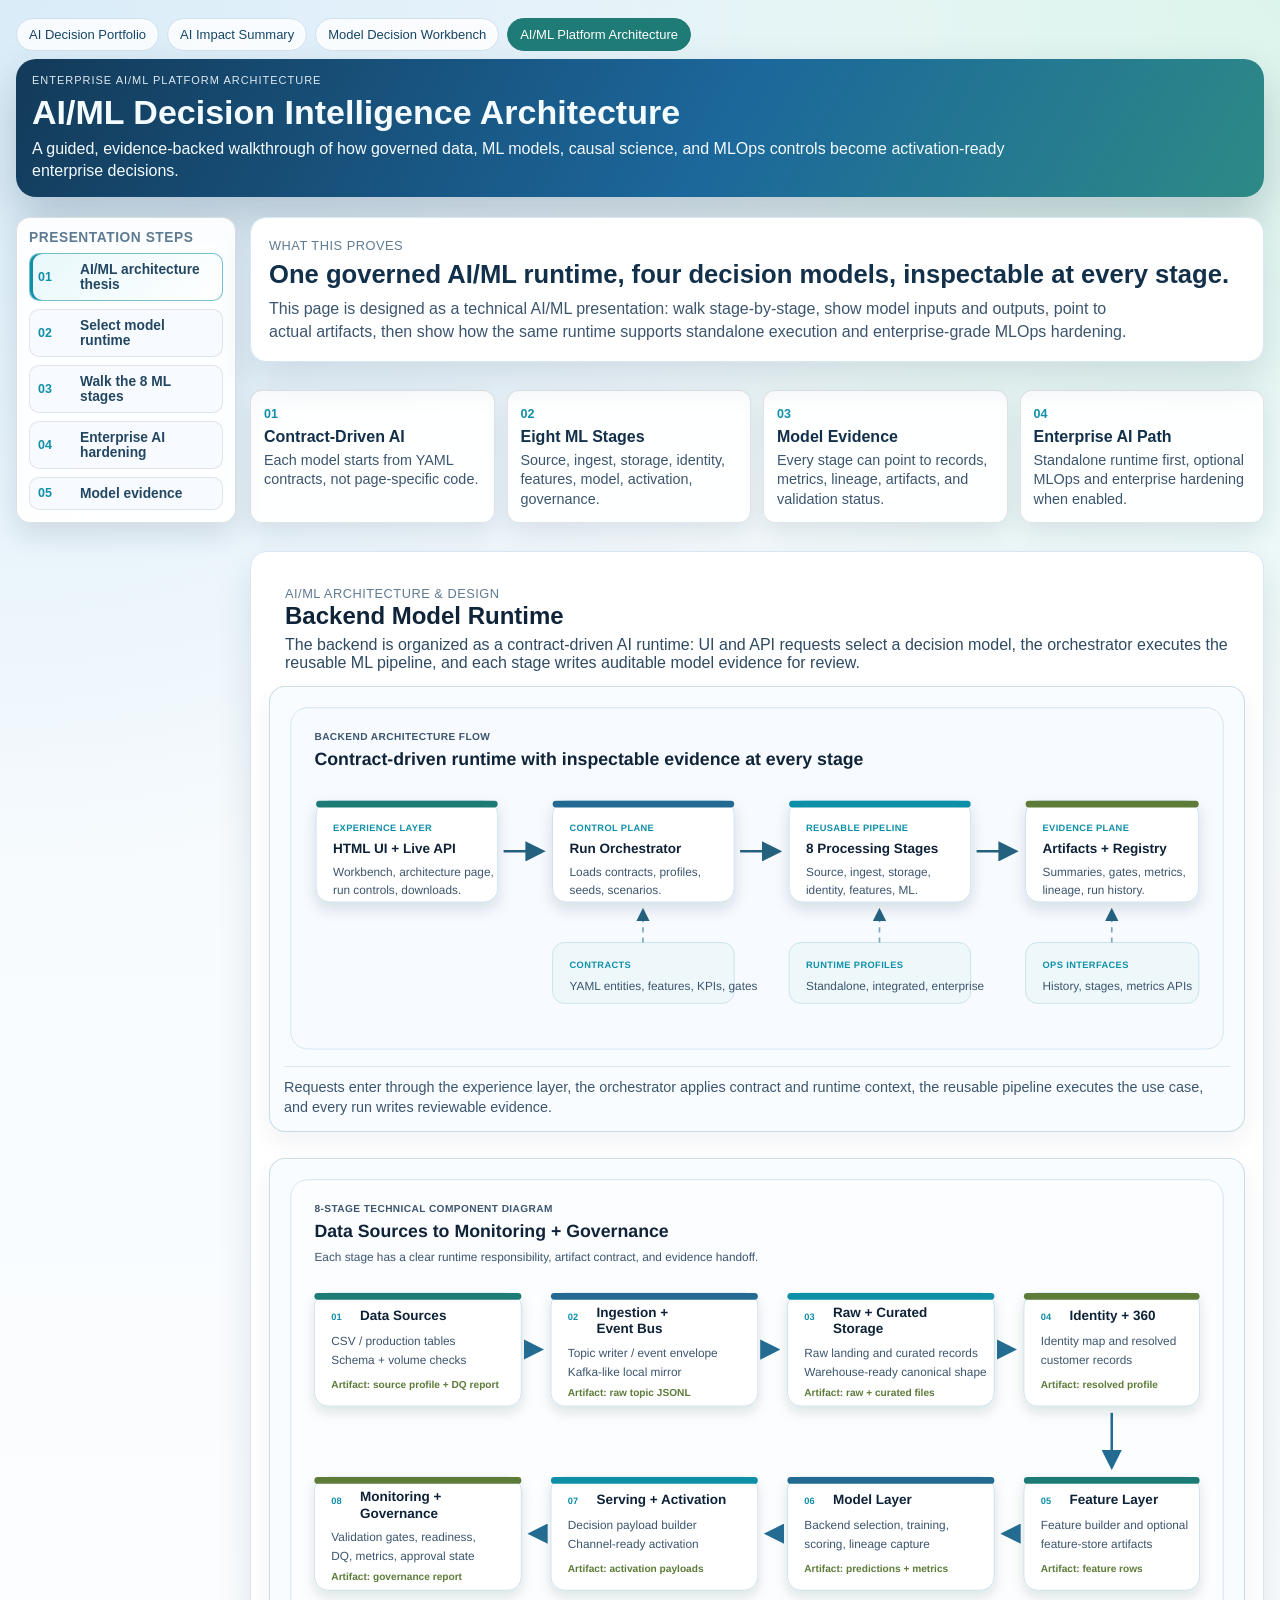
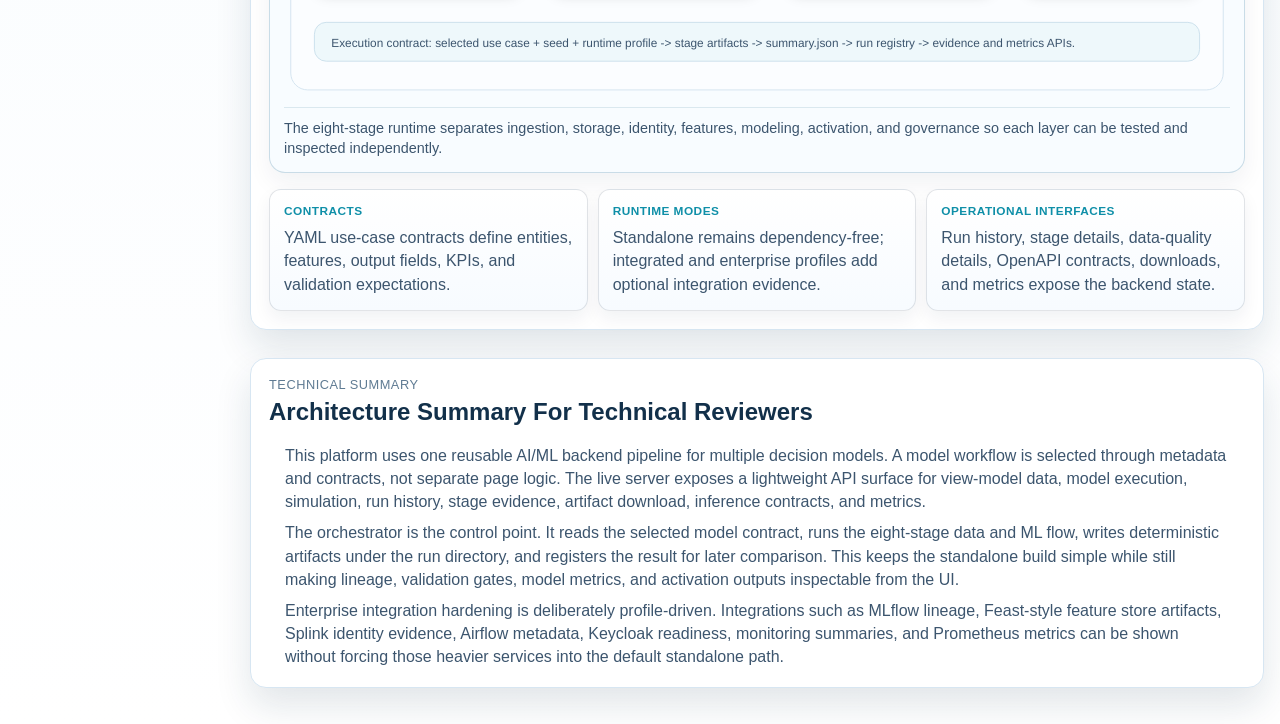
==== ui/experience/index.html @ dad5dd9d "Initial enterprise AI decision intelligence app" ====
<!DOCTYPE html>
<html lang="en">
  <head>
    <meta charset="UTF-8" />
    <meta name="viewport" content="width=device-width, initial-scale=1.0" />
    <title>AI/ML Platform Architecture</title>
    <link rel="stylesheet" href="styles.css" />
    <link rel="stylesheet" href="workbench-theme.css" />
  </head>
  <body>
    <div class="page-bg"></div>
    <main class="app-shell">
      <nav class="wb-theme-top-nav" aria-label="Experience navigation">
        <a href="business-home.html" title="Start with the AI model portfolio and recommended decision sequence.">AI Decision Portfolio</a>
        <a href="business-exec-summary.html" title="Review portfolio-level AI impact, model health, and readiness.">AI Impact Summary</a>
        <a href="workbench.html" title="Inspect model recommendations, impact forecasts, and evidence for each flow.">Model Decision Workbench</a>
        <a href="index.html" class="is-active" title="Open the AI/ML runtime architecture, lineage, and model evidence presentation.">AI/ML Platform Architecture</a>
      </nav>

      <header class="hero">
        <p class="eyebrow">Enterprise AI/ML Platform Architecture</p>
        <h1>AI/ML Decision Intelligence Architecture</h1>
        <p class="subtitle">
          A guided, evidence-backed walkthrough of how governed data, ML models, causal science, and MLOps controls
          become activation-ready enterprise decisions.
        </p>
      </header>

      <div class="presentation-shell">
        <aside class="presentation-steps" aria-label="Technical presentation steps">
          <span class="label">Presentation Steps</span>
          <a href="#overview" data-presentation-step="overview"><strong>01</strong><span>AI/ML architecture thesis</span></a>
          <a href="#configure" data-presentation-step="configure"><strong>02</strong><span>Select model runtime</span></a>
          <a href="#architecture-story" data-presentation-step="architecture"><strong>03</strong><span>Walk the 8 ML stages</span></a>
          <a href="#hardening" data-presentation-step="hardening"><strong>04</strong><span>Enterprise AI hardening</span></a>
          <a href="#evidence" data-presentation-step="evidence"><strong>05</strong><span>Model evidence</span></a>
        </aside>

        <div class="presentation-content">

      <section class="card presentation-lede presentation-panel" data-presentation-panel="overview">
        <div>
          <span class="label">What This Proves</span>
          <h2>One governed AI/ML runtime, four decision models, inspectable at every stage.</h2>
          <p>
            This page is designed as a technical AI/ML presentation: walk stage-by-stage, show model inputs and outputs,
            point to actual artifacts, then show how the same runtime supports standalone execution and enterprise-grade MLOps hardening.
          </p>
        </div>
      </section>

      <section id="overview" class="technical-proof-strip presentation-panel" data-presentation-panel="overview" aria-label="Technical proof points">
        <article>
          <span>01</span>
          <strong>Contract-Driven AI</strong>
          <p>Each model starts from YAML contracts, not page-specific code.</p>
        </article>
        <article>
          <span>02</span>
          <strong>Eight ML Stages</strong>
          <p>Source, ingest, storage, identity, features, model, activation, governance.</p>
        </article>
        <article>
          <span>03</span>
          <strong>Model Evidence</strong>
          <p>Every stage can point to records, metrics, lineage, artifacts, and validation status.</p>
        </article>
        <article>
          <span>04</span>
          <strong>Enterprise AI Path</strong>
          <p>Standalone runtime first, optional MLOps and enterprise hardening when enabled.</p>
        </article>
      </section>

      <section class="card backend-architecture presentation-panel" data-presentation-panel="overview" aria-label="Backend architecture and design">
        <div class="section-head compact">
          <div>
            <span class="label">AI/ML Architecture &amp; Design</span>
            <h2>Backend Model Runtime</h2>
            <p>
              The backend is organized as a contract-driven AI runtime: UI and API requests select a decision model,
              the orchestrator executes the reusable ML pipeline, and each stage writes auditable model evidence for review.
            </p>
          </div>
        </div>

        <figure class="backend-diagram">
          <svg
            class="backend-architecture-svg"
            viewBox="0 0 1120 420"
            role="img"
            aria-labelledby="backend-svg-title backend-svg-desc"
            xmlns="http://www.w3.org/2000/svg"
          >
            <title id="backend-svg-title">Backend architecture diagram</title>
            <desc id="backend-svg-desc">
              Diagram showing experience layer requests flowing into the live API, run orchestrator,
              reusable eight-stage pipeline, and evidence artifacts, with contracts, runtime profiles,
              and operational interfaces supporting the backend.
            </desc>
            <defs>
              <linearGradient id="backendMainGradient" x1="0" y1="0" x2="1" y2="1">
                <stop offset="0%" stop-color="#14486b" />
                <stop offset="100%" stop-color="#1f8a83" />
              </linearGradient>
              <marker id="backendArrow" viewBox="0 0 10 10" refX="8" refY="5" markerWidth="8" markerHeight="8" orient="auto-start-reverse">
                <path d="M 0 0 L 10 5 L 0 10 z" fill="#24617f" />
              </marker>
              <filter id="backendShadow" x="-8%" y="-18%" width="116%" height="140%">
                <feDropShadow dx="0" dy="8" stdDeviation="8" flood-color="#0e263d" flood-opacity="0.14" />
              </filter>
            </defs>

            <rect x="8" y="8" width="1104" height="404" rx="20" fill="#f7fbff" stroke="#cfe1ee" />
            <text x="36" y="46" class="svg-eyebrow">Backend Architecture Flow</text>
            <text x="36" y="76" class="svg-title">Contract-driven runtime with inspectable evidence at every stage</text>

            <g filter="url(#backendShadow)">
              <rect x="38" y="118" width="215" height="120" rx="16" fill="#ffffff" stroke="#c7ddea" />
              <rect x="38" y="118" width="215" height="8" rx="4" fill="#1f7b75" />
              <text x="58" y="154" class="svg-node-kicker">Experience Layer</text>
              <text x="58" y="180" class="svg-node-title">HTML UI + Live API</text>
              <text x="58" y="207" class="svg-node-copy">Workbench, architecture page,</text>
              <text x="58" y="229" class="svg-node-copy">run controls, downloads.</text>

              <rect x="318" y="118" width="215" height="120" rx="16" fill="#ffffff" stroke="#c7ddea" />
              <rect x="318" y="118" width="215" height="8" rx="4" fill="#236b91" />
              <text x="338" y="154" class="svg-node-kicker">Control Plane</text>
              <text x="338" y="180" class="svg-node-title">Run Orchestrator</text>
              <text x="338" y="207" class="svg-node-copy">Loads contracts, profiles,</text>
              <text x="338" y="229" class="svg-node-copy">seeds, scenarios.</text>

              <rect x="598" y="118" width="215" height="120" rx="16" fill="#ffffff" stroke="#c7ddea" />
              <rect x="598" y="118" width="215" height="8" rx="4" fill="#0f8fa8" />
              <text x="618" y="154" class="svg-node-kicker">Reusable Pipeline</text>
              <text x="618" y="180" class="svg-node-title">8 Processing Stages</text>
              <text x="618" y="207" class="svg-node-copy">Source, ingest, storage,</text>
              <text x="618" y="229" class="svg-node-copy">identity, features, ML.</text>

              <rect x="878" y="118" width="205" height="120" rx="16" fill="#ffffff" stroke="#c7ddea" />
              <rect x="878" y="118" width="205" height="8" rx="4" fill="#5d7b39" />
              <text x="898" y="154" class="svg-node-kicker">Evidence Plane</text>
              <text x="898" y="180" class="svg-node-title">Artifacts + Registry</text>
              <text x="898" y="207" class="svg-node-copy">Summaries, gates, metrics,</text>
              <text x="898" y="229" class="svg-node-copy">lineage, run history.</text>
            </g>

            <path d="M 260 178 L 305 178" stroke="#24617f" stroke-width="3" marker-end="url(#backendArrow)" />
            <path d="M 540 178 L 585 178" stroke="#24617f" stroke-width="3" marker-end="url(#backendArrow)" />
            <path d="M 820 178 L 865 178" stroke="#24617f" stroke-width="3" marker-end="url(#backendArrow)" />

            <g>
              <rect x="318" y="286" width="215" height="72" rx="14" fill="#eef8fb" stroke="#c7ddea" />
              <text x="338" y="316" class="svg-support-title">Contracts</text>
              <text x="338" y="342" class="svg-support-copy">YAML entities, features, KPIs, gates</text>

              <rect x="598" y="286" width="215" height="72" rx="14" fill="#eef8fb" stroke="#c7ddea" />
              <text x="618" y="316" class="svg-support-title">Runtime Profiles</text>
              <text x="618" y="342" class="svg-support-copy">Standalone, integrated, enterprise</text>

              <rect x="878" y="286" width="205" height="72" rx="14" fill="#eef8fb" stroke="#c7ddea" />
              <text x="898" y="316" class="svg-support-title">Ops Interfaces</text>
              <text x="898" y="342" class="svg-support-copy">History, stages, metrics APIs</text>
            </g>

            <path d="M 425 286 L 425 248" stroke="#7da7bd" stroke-width="2" stroke-dasharray="6 6" marker-end="url(#backendArrow)" />
            <path d="M 705 286 L 705 248" stroke="#7da7bd" stroke-width="2" stroke-dasharray="6 6" marker-end="url(#backendArrow)" />
            <path d="M 980 286 L 980 248" stroke="#7da7bd" stroke-width="2" stroke-dasharray="6 6" marker-end="url(#backendArrow)" />
          </svg>
          <figcaption>
            Requests enter through the experience layer, the orchestrator applies contract and runtime context,
            the reusable pipeline executes the use case, and every run writes reviewable evidence.
          </figcaption>
        </figure>

        <figure class="stage-component-diagram">
          <svg
            class="stage-architecture-svg"
            viewBox="0 0 1120 620"
            role="img"
            aria-labelledby="stage-svg-title stage-svg-desc"
            xmlns="http://www.w3.org/2000/svg"
          >
            <title id="stage-svg-title">Eight-stage technical component architecture</title>
            <desc id="stage-svg-desc">
              Technical component diagram for the eight backend stages from data sources through monitoring and governance,
              including the main component, artifact output, and runtime handoff for each stage.
            </desc>
            <defs>
              <marker id="stageArrow" viewBox="0 0 10 10" refX="8" refY="5" markerWidth="8" markerHeight="8" orient="auto-start-reverse">
                <path d="M 0 0 L 10 5 L 0 10 z" fill="#236b91" />
              </marker>
              <filter id="stageShadow" x="-8%" y="-14%" width="116%" height="132%">
                <feDropShadow dx="0" dy="7" stdDeviation="7" flood-color="#0e263d" flood-opacity="0.12" />
              </filter>
            </defs>

            <rect x="8" y="8" width="1104" height="604" rx="20" fill="#fbfdff" stroke="#cfe1ee" />
            <text x="36" y="46" class="svg-eyebrow">8-Stage Technical Component Diagram</text>
            <text x="36" y="76" class="svg-title">Data Sources to Monitoring + Governance</text>
            <text x="36" y="104" class="svg-stage-copy">Each stage has a clear runtime responsibility, artifact contract, and evidence handoff.</text>

            <g filter="url(#stageShadow)">
              <rect x="36" y="142" width="245" height="134" rx="16" fill="#ffffff" stroke="#c7ddea" />
              <rect x="36" y="142" width="245" height="8" rx="4" fill="#1f7b75" />
              <text x="56" y="174" class="svg-stage-number">01</text>
              <text x="90" y="174" class="svg-node-title">Data Sources</text>
              <text x="56" y="204" class="svg-node-copy">CSV / production tables</text>
              <text x="56" y="226" class="svg-node-copy">Schema + volume checks</text>
              <text x="56" y="254" class="svg-artifact-copy">Artifact: source profile + DQ report</text>

              <rect x="316" y="142" width="245" height="134" rx="16" fill="#ffffff" stroke="#c7ddea" />
              <rect x="316" y="142" width="245" height="8" rx="4" fill="#236b91" />
              <text x="336" y="174" class="svg-stage-number">02</text>
              <text x="370" y="170" class="svg-node-title">Ingestion +</text>
              <text x="370" y="190" class="svg-node-title">Event Bus</text>
              <text x="336" y="218" class="svg-node-copy">Topic writer / event envelope</text>
              <text x="336" y="240" class="svg-node-copy">Kafka-like local mirror</text>
              <text x="336" y="264" class="svg-artifact-copy">Artifact: raw topic JSONL</text>

              <rect x="596" y="142" width="245" height="134" rx="16" fill="#ffffff" stroke="#c7ddea" />
              <rect x="596" y="142" width="245" height="8" rx="4" fill="#0f8fa8" />
              <text x="616" y="174" class="svg-stage-number">03</text>
              <text x="650" y="170" class="svg-node-title">Raw + Curated</text>
              <text x="650" y="190" class="svg-node-title">Storage</text>
              <text x="616" y="218" class="svg-node-copy">Raw landing and curated records</text>
              <text x="616" y="240" class="svg-node-copy">Warehouse-ready canonical shape</text>
              <text x="616" y="264" class="svg-artifact-copy">Artifact: raw + curated files</text>

              <rect x="876" y="142" width="208" height="134" rx="16" fill="#ffffff" stroke="#c7ddea" />
              <rect x="876" y="142" width="208" height="8" rx="4" fill="#5d7b39" />
              <text x="896" y="174" class="svg-stage-number">04</text>
              <text x="930" y="174" class="svg-node-title">Identity + 360</text>
              <text x="896" y="204" class="svg-node-copy">Identity map and resolved</text>
              <text x="896" y="226" class="svg-node-copy">customer records</text>
              <text x="896" y="254" class="svg-artifact-copy">Artifact: resolved profile</text>

              <rect x="876" y="360" width="208" height="134" rx="16" fill="#ffffff" stroke="#c7ddea" />
              <rect x="876" y="360" width="208" height="8" rx="4" fill="#1f7b75" />
              <text x="896" y="392" class="svg-stage-number">05</text>
              <text x="930" y="392" class="svg-node-title">Feature Layer</text>
              <text x="896" y="422" class="svg-node-copy">Feature builder and optional</text>
              <text x="896" y="444" class="svg-node-copy">feature-store artifacts</text>
              <text x="896" y="472" class="svg-artifact-copy">Artifact: feature rows</text>

              <rect x="596" y="360" width="245" height="134" rx="16" fill="#ffffff" stroke="#c7ddea" />
              <rect x="596" y="360" width="245" height="8" rx="4" fill="#236b91" />
              <text x="616" y="392" class="svg-stage-number">06</text>
              <text x="650" y="392" class="svg-node-title">Model Layer</text>
              <text x="616" y="422" class="svg-node-copy">Backend selection, training,</text>
              <text x="616" y="444" class="svg-node-copy">scoring, lineage capture</text>
              <text x="616" y="472" class="svg-artifact-copy">Artifact: predictions + metrics</text>

              <rect x="316" y="360" width="245" height="134" rx="16" fill="#ffffff" stroke="#c7ddea" />
              <rect x="316" y="360" width="245" height="8" rx="4" fill="#0f8fa8" />
              <text x="336" y="392" class="svg-stage-number">07</text>
              <text x="370" y="392" class="svg-node-title">Serving + Activation</text>
              <text x="336" y="422" class="svg-node-copy">Decision payload builder</text>
              <text x="336" y="444" class="svg-node-copy">Channel-ready activation</text>
              <text x="336" y="472" class="svg-artifact-copy">Artifact: activation payloads</text>

              <rect x="36" y="360" width="245" height="134" rx="16" fill="#ffffff" stroke="#c7ddea" />
              <rect x="36" y="360" width="245" height="8" rx="4" fill="#5d7b39" />
              <text x="56" y="392" class="svg-stage-number">08</text>
              <text x="90" y="388" class="svg-node-title">Monitoring +</text>
              <text x="90" y="408" class="svg-node-title">Governance</text>
              <text x="56" y="436" class="svg-node-copy">Validation gates, readiness,</text>
              <text x="56" y="458" class="svg-node-copy">DQ, metrics, approval state</text>
              <text x="56" y="482" class="svg-artifact-copy">Artifact: governance report</text>
            </g>

            <path d="M 288 209 L 303 209" stroke="#236b91" stroke-width="3" marker-end="url(#stageArrow)" />
            <path d="M 568 209 L 583 209" stroke="#236b91" stroke-width="3" marker-end="url(#stageArrow)" />
            <path d="M 848 209 L 863 209" stroke="#236b91" stroke-width="3" marker-end="url(#stageArrow)" />
            <path d="M 980 284 L 980 347" stroke="#236b91" stroke-width="3" marker-end="url(#stageArrow)" />
            <path d="M 868 427 L 853 427" stroke="#236b91" stroke-width="3" marker-end="url(#stageArrow)" />
            <path d="M 588 427 L 573 427" stroke="#236b91" stroke-width="3" marker-end="url(#stageArrow)" />
            <path d="M 308 427 L 293 427" stroke="#236b91" stroke-width="3" marker-end="url(#stageArrow)" />

            <rect x="36" y="532" width="1048" height="46" rx="14" fill="#eef8fb" stroke="#c7ddea" />
            <text x="56" y="561" class="svg-support-copy">Execution contract: selected use case + seed + runtime profile -&gt; stage artifacts -&gt; summary.json -&gt; run registry -&gt; evidence and metrics APIs.</text>
          </svg>
          <figcaption>
            The eight-stage runtime separates ingestion, storage, identity, features, modeling, activation, and governance so each layer can be tested and inspected independently.
          </figcaption>
        </figure>

        <div class="backend-support-grid">
          <article>
            <span>Contracts</span>
            <p>YAML use-case contracts define entities, features, output fields, KPIs, and validation expectations.</p>
          </article>
          <article>
            <span>Runtime Modes</span>
            <p>Standalone remains dependency-free; integrated and enterprise profiles add optional integration evidence.</p>
          </article>
          <article>
            <span>Operational Interfaces</span>
            <p>Run history, stage details, data-quality details, OpenAPI contracts, downloads, and metrics expose the backend state.</p>
          </article>
        </div>
      </section>

      <section class="card architecture-summary presentation-panel" data-presentation-panel="overview" aria-label="Technical architecture summary">
        <span class="label">Technical Summary</span>
        <h2>Architecture Summary For Technical Reviewers</h2>
        <p>
          This platform uses one reusable AI/ML backend pipeline for multiple decision models. A model workflow is selected
          through metadata and contracts, not separate page logic. The live server exposes a lightweight API surface for
          view-model data, model execution, simulation, run history, stage evidence, artifact download, inference contracts,
          and metrics.
        </p>
        <p>
          The orchestrator is the control point. It reads the selected model contract, runs the eight-stage data and ML flow,
          writes deterministic artifacts under the run directory, and registers the result for later comparison. This keeps
          the standalone build simple while still making lineage, validation gates, model metrics, and activation outputs
          inspectable from the UI.
        </p>
        <p>
          Enterprise integration hardening is deliberately profile-driven. Integrations such as MLflow lineage, Feast-style feature
          store artifacts, Splink identity evidence, Airflow metadata, Keycloak readiness, monitoring summaries, and
          Prometheus metrics can be shown without forcing those heavier services into the default standalone path.
        </p>
      </section>

      <section id="configure" class="controls card presentation-panel" data-presentation-panel="configure">
        <div class="control-block">
          <label class="label" for="use-case-select">AI/ML Use Case</label>
          <select id="use-case-select" aria-label="Select AI/ML use case"></select>
        </div>

        <div class="control-block">
          <label class="label" for="enterprise-profile-select">Architecture Profile</label>
          <select id="enterprise-profile-select" aria-label="Application architecture profile">
            <option value="standalone" selected>Standalone AI Runtime</option>
            <option value="product_like">Enterprise Integration Profile</option>
          </select>
          <p class="small">Enterprise Integration Profile exposes optional lineage, feature-store, identity, orchestration, and access-control readiness while the default runtime stays standalone.</p>
        </div>

        <div class="control-block">
          <span class="label">Model Execution</span>
          <div class="run-inline">
            <label class="small-inline">
              <input id="run-selected-only" type="checkbox" checked />
              Selected AI/ML use case only
            </label>
            <label class="small-inline">
              Seed
              <input id="run-seed" type="number" value="101" min="1" />
            </label>
            <label class="small-inline">
              Data Runtime
              <select id="run-runtime-mode" aria-label="Run runtime mode">
                <option value="default" selected>default</option>
                <option value="synthetic_only">synthetic_only</option>
              </select>
            </label>
            <label class="small-inline">
              Scenario Preset
              <select id="run-scenario-id" aria-label="Scenario preset">
                <option value="">none</option>
              </select>
            </label>
          </div>
          <div class="run-inline">
            <label class="small-inline">
              <input id="failure-dq" type="checkbox" />
              Inject DQ fail
            </label>
            <label class="small-inline">
              <input id="failure-schema" type="checkbox" />
              Inject schema fail
            </label>
            <label class="small-inline">
              <input id="failure-backend" type="checkbox" />
              Inject backend unavailable
            </label>
          </div>
          <div class="run-buttons">
            <button id="run-oss-btn" class="action-btn" type="button">Run Integrated AI Runtime</button>
            <button id="run-local-btn" class="action-btn alt" type="button">Run Standalone AI Runtime</button>
            <button id="sim-next-btn" class="action-btn" type="button">Run Next Stage</button>
            <button id="sim-pause-btn" class="action-btn alt" type="button">Pause Simulation</button>
            <button id="sim-resume-btn" class="action-btn" type="button">Resume Simulation</button>
            <button id="sim-reset-btn" class="action-btn alt" type="button">Reset Simulation</button>
          </div>
          <p id="run-status" class="small">Model execution requires the live UI server (`make ui-live`).</p>
        </div>
      </section>

      <section id="architecture-story" class="card architecture-story-shell presentation-panel" data-presentation-panel="architecture">
        <div class="section-head">
          <h2>AI/ML Architecture Walkthrough</h2>
          <p id="arch-story-subtitle">Follow one model run end-to-end: architecture intent, runtime inputs/outputs, components, and evidence.</p>
        </div>
        <div class="architecture-story-layout">
          <aside class="architecture-story-rail-wrap">
            <div class="architecture-story-rail-head">
              <strong id="arch-story-title">Architecture story</strong>
              <span id="arch-story-progress" class="small">1 / 8</span>
            </div>
            <ol id="arch-story-rail" class="architecture-story-rail"></ol>
            <div class="architecture-story-nav">
              <button id="arch-story-prev" class="action-btn alt" type="button">Previous Stage</button>
              <button id="arch-story-next" class="action-btn" type="button">Next Stage</button>
            </div>
          </aside>
          <div class="architecture-story-main">
            <article class="architecture-stage-intro">
              <div class="architecture-stage-head">
                <h3 id="arch-stage-title">Stage</h3>
                <span id="arch-story-status"></span>
              </div>
              <p id="arch-stage-summary" class="small"></p>
              <p id="arch-stage-what" class="architecture-stage-what"></p>
              <div id="arch-stage-proof" class="architecture-stage-proof"></div>
            </article>
            <div class="architecture-stage-grid">
              <article class="architecture-stage-card">
                <h3>Data In</h3>
                <div id="arch-stage-inputs"></div>
              </article>
              <article class="architecture-stage-card">
                <h3>Data Out</h3>
                <div id="arch-stage-outputs"></div>
              </article>
              <article class="architecture-stage-card">
                <h3>Components</h3>
                <div id="arch-stage-components"></div>
              </article>
              <article class="architecture-stage-card">
                <h3>Evidence</h3>
                <div id="arch-stage-evidence"></div>
              </article>
            </div>
            <div id="arch-stage-source" class="small architecture-stage-source"></div>
          </div>
        </div>
      </section>

      <section id="hardening" class="card presentation-panel" data-presentation-panel="hardening">
        <div class="section-head">
          <h2>Enterprise Integration Path</h2>
          <p>Show how the same standalone AI/ML pipeline can present production-style evidence without forcing external services into the default standalone runtime.</p>
        </div>
        <div class="hardening-story">
          <div class="hardening-story-main">
            <span class="label">Architecture Message</span>
            <h3>The platform keeps one model contract, then layers on lineage, feature-store, identity, orchestration, and access-control integration points.</h3>
            <p>
              The same 8-stage AI/ML pipeline can stay local, mirror into integrated infrastructure, and expose lineage, DQ,
              monitoring, and metrics evidence when the Enterprise Integration Profile is selected.
            </p>
          </div>
          <div class="hardening-path">
            <div><strong>Standalone AI Runtime</strong><span>Local artifacts + synthetic/CSV sources</span></div>
            <div><strong>Integrated Runtime</strong><span>Kafka, Postgres, MinIO mirrors</span></div>
            <div><strong>Enterprise Profile</strong><span>Lineage, DQ, monitoring, metrics, optional services</span></div>
          </div>
        </div>
        <div id="enterprise-hardening" class="hardening-modules"></div>
        <div class="hardening-activation-note">
          <strong>To present the full path:</strong> go to Model Execution, choose Enterprise Integration Profile, then run Integrated AI Runtime.
        </div>
        <div class="hardening-footnote">
          <strong>Operating model:</strong> standalone remains dependency-free; the Enterprise Integration Profile emits adapter artifacts and connects to external tools only when they are enabled.
        </div>
      </section>

      <section id="evidence" class="card evidence-command presentation-panel" data-presentation-panel="evidence">
        <div class="section-head">
          <h2>Model Evidence Center</h2>
          <p>Inspect the signals a technical reviewer usually asks for: model evidence, architecture flow, run history, and portfolio health.</p>
          <div class="evidence-tabs" role="tablist" aria-label="Model evidence views">
            <button type="button" class="evidence-tab" data-evidence-view="artifacts">Model Evidence</button>
            <button type="button" class="evidence-tab" data-evidence-view="flow">AI/ML Architecture Flow</button>
            <button type="button" class="evidence-tab" data-evidence-view="history">Model Run History</button>
            <button type="button" class="evidence-tab" data-evidence-view="portfolio">AI Portfolio Health</button>
          </div>
        </div>
        <div id="runtime-banner" class="runtime-banner"></div>
      </section>

      <section class="card evidence-panel presentation-panel" data-presentation-panel="evidence" data-evidence-panel="history">
        <div class="section-head evidence-section-head">
          <div>
          <h2>Model Run History Comparison</h2>
            <p>Compare recent model runs side-by-side by KPI, overall status, and pipeline health.</p>
          </div>
          <div class="history-filters">
            <label class="small-inline" for="run-history-limit">
              Limit
              <select id="run-history-limit" aria-label="Run history limit">
                <option value="3" selected>3</option>
                <option value="6">6</option>
                <option value="9">9</option>
                <option value="12">12</option>
              </select>
            </label>
            <label class="small-inline" for="run-history-status">
              Status
              <select id="run-history-status" aria-label="Run history status filter">
                <option value="all" selected>All</option>
                <option value="pass">Pass</option>
                <option value="fail">Fail</option>
              </select>
            </label>
            <label class="small-inline" for="run-history-infra">
              Runtime Profile
              <select id="run-history-infra" aria-label="Run history infrastructure filter">
                <option value="all" selected>All</option>
                <option value="local">Standalone AI Runtime</option>
                <option value="oss">Integrated AI Runtime</option>
              </select>
            </label>
            <label class="small-inline" for="run-history-baseline">
              Baseline
              <select id="run-history-baseline" aria-label="Run history baseline selector">
                <option value="latest" selected>Latest Run</option>
                <option value="previous">Previous Run</option>
              </select>
            </label>
          </div>
        </div>
        <div id="run-history" class="run-history-wrap"></div>
      </section>

      <section class="card evidence-panel presentation-panel" data-presentation-panel="evidence" data-evidence-panel="portfolio">
        <div class="section-head">
          <h2>AI Portfolio Health</h2>
          <p>One-screen health snapshot across latest model runs, selected AI/ML use case status, and the live/snapshot data feed.</p>
        </div>
        <div id="portfolio-tiles" class="tiles evidence-tiles"></div>
      </section>

      <section class="card evidence-panel presentation-panel" data-presentation-panel="evidence" data-evidence-panel="flow">
        <div class="section-head">
          <h2>AI/ML Architecture Flow</h2>
          <p>Upstream-to-downstream model platform layers in the canonical execution order.</p>
        </div>
        <div id="architecture-flow" class="architecture-grid"></div>
      </section>

      <section class="detail-layout evidence-panel presentation-panel" data-presentation-panel="evidence" data-evidence-panel="artifacts">
        <article class="card detail-panel">
          <div class="section-head">
            <h2>AI/ML Use Case Story</h2>
            <p id="story-caption"></p>
          </div>
          <div id="story-content"></div>
        </article>

        <article class="card detail-panel">
          <div class="section-head">
            <h2>Model Run Evidence</h2>
            <p id="run-caption"></p>
          </div>
          <div id="run-content"></div>
        </article>
      </section>

      <section class="card footer-note presentation-panel" data-presentation-panel="evidence">
        <p>
          This UI is snapshot-driven (`ui/data/view_model.json`) so presentations can explain AI/ML architecture and outcomes
          without triggering backend model jobs live.
        </p>
      </section>
        </div>
      </div>
    </main>

    <script src="app.js"></script>
  </body>
</html>
---- ui/experience/styles.css ----
:root {
  --font-heading: "Avenir Next", "Trebuchet MS", "Segoe UI", sans-serif;
  --font-body: "Source Sans Pro", "Gill Sans", "Helvetica Neue", sans-serif;

  --bg-deep: #0f1c2f;
  --bg-mid: #163553;
  --bg-soft: #eef3f8;
  --card: rgba(255, 255, 255, 0.9);
  --ink-strong: #102338;
  --ink-muted: #3c556e;
  --accent: #0f8fa8;
  --accent-2: #ef8f42;
  --pass: #1b8b5f;
  --fail: #c13f3f;
  --warn: #b87418;
  --unknown: #66788a;
  --border: rgba(14, 41, 67, 0.16);
  --shadow: 0 14px 36px rgba(14, 38, 61, 0.16);
}

* {
  box-sizing: border-box;
}

body {
  margin: 0;
  font-family: var(--font-body);
  color: var(--ink-strong);
  background: linear-gradient(150deg, var(--bg-deep), var(--bg-mid));
  min-height: 100vh;
}

.page-bg {
  position: fixed;
  inset: 0;
  pointer-events: none;
  background:
    radial-gradient(780px 420px at 9% 8%, rgba(239, 143, 66, 0.22), transparent 72%),
    radial-gradient(820px 430px at 92% 22%, rgba(16, 167, 182, 0.18), transparent 74%),
    radial-gradient(660px 500px at 50% 100%, rgba(255, 255, 255, 0.06), transparent 72%);
}

.app-shell {
  max-width: 1240px;
  margin: 0 auto;
  padding: 28px 20px 40px;
  position: relative;
  z-index: 1;
}

.hero {
  color: #f2f8fc;
  margin-bottom: 20px;
}

.eyebrow {
  margin: 0 0 8px;
  letter-spacing: 0.09em;
  text-transform: uppercase;
  font-size: 0.72rem;
  color: rgba(242, 248, 252, 0.82);
}

h1,
h2,
h3 {
  font-family: var(--font-heading);
  margin: 0;
}

h1 {
  font-size: clamp(1.6rem, 2.5vw, 2.4rem);
  line-height: 1.15;
}

.subtitle {
  margin: 10px 0 0;
  max-width: 760px;
  line-height: 1.4;
  color: rgba(242, 248, 252, 0.88);
}

.card {
  background: var(--card);
  border: 1px solid var(--border);
  border-radius: 16px;
  box-shadow: var(--shadow);
  backdrop-filter: blur(3px);
  animation: rise 520ms ease both;
}

.presentation-lede {
  padding: 18px;
  margin-bottom: 14px;
  display: grid;
  grid-template-columns: minmax(0, 1fr);
  gap: 16px;
  align-items: center;
}

.presentation-lede h2 {
  margin-top: 6px;
  font-size: clamp(1.35rem, 2vw, 1.85rem);
  color: #12304a;
}

.presentation-lede p {
  max-width: 860px;
  margin: 8px 0 0;
  color: var(--ink-muted);
  line-height: 1.45;
}

.presentation-shell {
  display: grid;
  grid-template-columns: 220px minmax(0, 1fr);
  gap: 14px;
  align-items: start;
}

.presentation-steps {
  position: sticky;
  top: 16px;
  border: 1px solid rgba(16, 35, 56, 0.14);
  border-radius: 14px;
  background: rgba(255, 255, 255, 0.92);
  box-shadow: 0 12px 28px rgba(14, 38, 61, 0.12);
  padding: 12px;
  display: grid;
  gap: 8px;
}

.presentation-steps a {
  display: grid;
  grid-template-columns: 34px 1fr;
  gap: 8px;
  align-items: center;
  color: #234762;
  text-decoration: none;
  border: 1px solid rgba(16, 35, 56, 0.1);
  border-radius: 10px;
  background: #f7fbff;
  padding: 8px;
}

.presentation-steps a:hover {
  border-color: rgba(15, 143, 168, 0.38);
  background: #eefaff;
}

.presentation-steps a.is-active {
  border-color: rgba(15, 143, 168, 0.55);
  background: linear-gradient(135deg, #e8f8fb, #ffffff);
  box-shadow: inset 3px 0 0 var(--accent);
}

.presentation-steps strong {
  color: var(--accent);
  font-size: 0.78rem;
}

.presentation-steps span {
  font-weight: 700;
  font-size: 0.86rem;
}

.presentation-content {
  min-width: 0;
  display: grid;
  gap: 14px;
}

.presentation-panel {
  display: none;
}

.presentation-panel.is-active {
  display: grid;
}

.card.presentation-panel.is-active,
.detail-layout.presentation-panel.is-active {
  display: grid;
}

.technical-proof-strip.presentation-panel.is-active,
.tiles.presentation-panel.is-active {
  display: grid;
}

.technical-proof-strip {
  display: grid;
  grid-template-columns: repeat(4, minmax(0, 1fr));
  gap: 12px;
  margin-bottom: 14px;
}

.technical-proof-strip article {
  border: 1px solid rgba(16, 35, 56, 0.12);
  border-radius: 12px;
  background: rgba(255, 255, 255, 0.92);
  padding: 13px;
  box-shadow: 0 10px 24px rgba(14, 38, 61, 0.1);
}

.technical-proof-strip span {
  display: inline-flex;
  color: var(--accent);
  font-weight: 800;
  font-size: 0.78rem;
  margin-bottom: 7px;
}

.technical-proof-strip strong {
  display: block;
  color: #12304a;
}

.technical-proof-strip p {
  margin: 5px 0 0;
  color: var(--ink-muted);
  line-height: 1.35;
  font-size: 0.9rem;
}

.backend-architecture {
  padding: 18px;
  margin-bottom: 14px;
  gap: 14px;
  border-color: rgba(35, 107, 145, 0.2);
  background: linear-gradient(180deg, rgba(255, 255, 255, 0.96), rgba(248, 252, 255, 0.94));
}

.section-head.compact {
  margin-bottom: 0;
}

.backend-diagram {
  margin: 0;
  border: 1px solid rgba(35, 107, 145, 0.22);
  border-radius: 16px;
  background: #f8fcff;
  padding: 14px;
  box-shadow: inset 0 1px 0 rgba(255, 255, 255, 0.85), 0 10px 24px rgba(14, 38, 61, 0.06);
}

.stage-component-diagram {
  margin: 12px 0 0;
  border: 1px solid rgba(35, 107, 145, 0.22);
  border-radius: 16px;
  background: #f8fcff;
  padding: 14px;
  box-shadow: inset 0 1px 0 rgba(255, 255, 255, 0.85), 0 10px 24px rgba(14, 38, 61, 0.06);
}

.backend-architecture-svg,
.stage-architecture-svg {
  display: block;
  width: 100%;
  height: auto;
  border-radius: 12px;
  font-family: "Source Sans Pro", "Gill Sans", "Helvetica Neue", sans-serif;
  text-rendering: geometricPrecision;
}

.backend-support-grid span {
  display: block;
  color: var(--accent);
  font-weight: 800;
  font-size: 0.74rem;
  text-transform: uppercase;
  letter-spacing: 0.04em;
  margin-bottom: 7px;
}

.backend-architecture-svg .svg-eyebrow,
.stage-architecture-svg .svg-eyebrow,
.backend-architecture-svg .svg-node-kicker,
.stage-architecture-svg .svg-node-kicker,
.backend-architecture-svg .svg-support-title,
.stage-architecture-svg .svg-support-title {
  fill: #0f8fa8;
  font-weight: 700;
  text-transform: uppercase;
  letter-spacing: 0.04em;
}

.backend-support-grid span {
  display: block;
}

.backend-architecture-svg .svg-eyebrow,
.stage-architecture-svg .svg-eyebrow {
  fill: var(--ink-muted);
  font-size: 12px;
  font-weight: 700;
}

.backend-architecture-svg .svg-title,
.stage-architecture-svg .svg-title {
  fill: var(--ink-strong);
  font-family: "Avenir Next", "Trebuchet MS", "Segoe UI", sans-serif;
  font-size: 21px;
  font-weight: 700;
}

.backend-architecture-svg .svg-node-kicker,
.backend-architecture-svg .svg-support-title,
.stage-architecture-svg .svg-node-kicker,
.stage-architecture-svg .svg-support-title,
.stage-architecture-svg .svg-stage-number {
  fill: var(--accent);
  font-size: 11px;
  font-weight: 700;
}

.backend-architecture-svg .svg-node-title,
.stage-architecture-svg .svg-node-title {
  fill: var(--ink-strong);
  font-family: "Avenir Next", "Trebuchet MS", "Segoe UI", sans-serif;
  font-size: 16px;
  font-weight: 700;
}

.backend-architecture-svg .svg-node-copy,
.backend-architecture-svg .svg-support-copy,
.stage-architecture-svg .svg-node-copy,
.stage-architecture-svg .svg-support-copy,
.stage-architecture-svg .svg-stage-copy,
.stage-architecture-svg .svg-artifact-copy {
  fill: var(--ink-muted);
  font-size: 14px;
  font-weight: 400;
}

.stage-architecture-svg .svg-stage-number {
  font-weight: 700;
}

.stage-architecture-svg .svg-artifact-copy {
  fill: #5d7b39;
  font-size: 12px;
  font-weight: 600;
}

.backend-diagram figcaption,
.stage-component-diagram figcaption {
  margin-top: 10px;
  color: var(--ink-muted);
  font-size: 0.9rem;
  line-height: 1.4;
  border-top: 1px solid rgba(35, 107, 145, 0.14);
  padding-top: 10px;
}

.backend-support-grid {
  display: grid;
  grid-template-columns: repeat(3, minmax(0, 1fr));
  gap: 10px;
  margin-top: 2px;
}

.backend-support-grid article {
  border: 1px solid rgba(16, 35, 56, 0.12);
  border-radius: 12px;
  background: linear-gradient(180deg, #ffffff, #f7fbff);
  padding: 14px;
  box-shadow: 0 8px 18px rgba(14, 38, 61, 0.06);
}

.backend-support-grid p,
.architecture-summary p {
  margin: 8px 0 0;
  color: var(--ink-muted);
  line-height: 1.45;
}

.architecture-summary {
  padding: 18px;
  margin-bottom: 14px;
}

.architecture-summary h2 {
  margin: 6px 0 10px;
  color: #12304a;
}

.controls {
  display: grid;
  grid-template-columns: 1fr 1.1fr 1.8fr;
  gap: 16px;
  padding: 14px 16px;
  margin-bottom: 14px;
  align-items: start;
}

.control-block {
  display: flex;
  flex-direction: column;
  gap: 8px;
}

.label {
  font-size: 0.8rem;
  letter-spacing: 0.04em;
  text-transform: uppercase;
  color: var(--ink-muted);
}

.mode-toggle {
  display: inline-flex;
  background: #dce8f2;
  padding: 5px;
  border-radius: 11px;
  border: 1px solid rgba(22, 53, 83, 0.2);
}

.mode-btn {
  border: 0;
  background: transparent;
  color: #2f4b64;
  font-weight: 600;
  padding: 8px 14px;
  border-radius: 8px;
  cursor: pointer;
  transition: all 180ms ease;
}

.mode-btn.is-active {
  background: linear-gradient(130deg, #0f8fa8, #2778a1);
  color: #fff;
  transform: translateY(-1px);
}

.run-inline {
  display: flex;
  flex-wrap: wrap;
  gap: 10px;
  align-items: center;
}

.small-inline {
  color: #3d5a73;
  font-size: 0.84rem;
  display: inline-flex;
  align-items: center;
  gap: 6px;
}

#run-seed {
  width: 80px;
  border: 1px solid rgba(15, 47, 73, 0.24);
  border-radius: 8px;
  background: #f6fbff;
  padding: 6px 8px;
  color: var(--ink-strong);
}

.run-buttons {
  margin-top: 2px;
  display: flex;
  gap: 8px;
  flex-wrap: wrap;
}

#configure.controls {
  min-height: 0;
  grid-template-columns: repeat(2, minmax(0, 1fr));
  gap: 12px;
}

#configure .control-block {
  gap: 6px;
  min-height: 0;
}

#configure .control-block:nth-child(3) {
  grid-column: 1 / -1;
  border-left: 0;
  border-top: 1px solid rgba(16, 35, 56, 0.1);
  padding-left: 0;
  padding-top: 10px;
}

#configure .small {
  max-width: 260px;
  margin: 0;
}

#configure .run-inline {
  gap: 7px 10px;
}

#configure .run-buttons {
  gap: 6px;
}

#configure .action-btn {
  padding: 6px 9px;
}

.action-btn {
  border: 1px solid rgba(13, 52, 83, 0.24);
  border-radius: 9px;
  background: #edf6fc;
  color: #164261;
  font-weight: 700;
  padding: 7px 12px;
  cursor: pointer;
}

.action-btn:hover {
  background: #e0f0fb;
}

.action-btn.alt {
  background: #fef2e7;
  color: #6c4a1f;
  border-color: rgba(111, 71, 16, 0.24);
}

.action-btn:disabled {
  opacity: 0.55;
  cursor: not-allowed;
}

#use-case-select,
#enterprise-profile-select,
#run-runtime-mode,
#run-scenario-id,
#run-history-limit,
#run-history-status,
#run-history-infra,
#run-history-baseline {
  appearance: none;
  border: 1px solid rgba(15, 47, 73, 0.24);
  border-radius: 10px;
  background:
    url("data:image/svg+xml,%3Csvg xmlns='http://www.w3.org/2000/svg' width='18' height='18' viewBox='0 0 24 24' fill='none' stroke='%23164261' stroke-width='2.4' stroke-linecap='round' stroke-linejoin='round'%3E%3Cpath d='m6 9 6 6 6-6'/%3E%3C/svg%3E") calc(100% - 12px) 50% / 18px 18px no-repeat,
    #f6fbff;
  padding: 10px 34px 10px 12px;
  color: var(--ink-strong);
  font-family: var(--font-body);
  cursor: pointer;
  box-shadow: inset 0 1px 0 rgba(255, 255, 255, 0.9);
}

#use-case-select:hover,
#enterprise-profile-select:hover,
#run-runtime-mode:hover,
#run-scenario-id:hover,
#run-history-limit:hover,
#run-history-status:hover,
#run-history-infra:hover,
#run-history-baseline:hover {
  border-color: rgba(15, 143, 168, 0.42);
  background-color: #ffffff;
}

#use-case-select:focus,
#enterprise-profile-select:focus,
#run-runtime-mode:focus,
#run-scenario-id:focus,
#run-history-limit:focus,
#run-history-status:focus,
#run-history-infra:focus,
#run-history-baseline:focus {
  outline: 2px solid rgba(15, 143, 168, 0.26);
  outline-offset: 2px;
}

#use-case-select {
  min-height: 38px;
  font-weight: 700;
  border-color: rgba(18, 82, 125, 0.32);
  background-color: #ffffff;
}

.tiles {
  display: grid;
  grid-template-columns: repeat(auto-fit, minmax(160px, 1fr));
  gap: 10px;
  margin-bottom: 14px;
}

.runtime-banner {
  margin-bottom: 12px;
  padding: 10px 16px;
  color: #264560;
}

.runtime-banner strong {
  color: #12324d;
}

.evidence-command {
  padding-bottom: 12px;
}

.evidence-tabs {
  display: flex;
  flex-wrap: wrap;
  gap: 8px;
  margin-top: 12px;
}

.evidence-tab {
  border: 1px solid rgba(16, 35, 56, 0.14);
  border-radius: 10px;
  background: #f6fbff;
  color: #1d4562;
  font-weight: 800;
  padding: 8px 11px;
  cursor: pointer;
}

.evidence-tab:hover {
  border-color: rgba(15, 143, 168, 0.38);
  background: #ffffff;
}

.evidence-tab.is-active {
  border-color: rgba(15, 143, 168, 0.62);
  background: linear-gradient(135deg, #e8f8fb, #ffffff);
  color: #0d6375;
  box-shadow: inset 0 -3px 0 var(--accent);
}

.run-evidence-tabs {
  display: flex;
  flex-wrap: wrap;
  gap: 7px;
  margin: 0 0 10px;
  padding-bottom: 8px;
  border-bottom: 1px solid rgba(16, 35, 56, 0.1);
}

.run-evidence-tab {
  border: 1px solid rgba(16, 35, 56, 0.14);
  border-radius: 9px;
  background: #f6fbff;
  color: #214b68;
  font-weight: 800;
  font-size: 0.82rem;
  padding: 7px 10px;
  cursor: pointer;
}

.run-evidence-tab:hover {
  border-color: rgba(15, 143, 168, 0.38);
  background: #ffffff;
}

.run-evidence-tab.is-active {
  border-color: rgba(15, 143, 168, 0.58);
  background: #eaf8fb;
  color: #0d6375;
}

.run-evidence-subpanel:not(.is-active) {
  display: none;
}

.run-evidence-pane {
  min-height: 220px;
}

.run-evidence-summary-grid {
  display: grid;
  grid-template-columns: repeat(3, minmax(0, 1fr));
  gap: 8px;
}

.run-evidence-summary-grid article {
  border: 1px solid rgba(16, 35, 56, 0.12);
  border-radius: 10px;
  background: #f9fcff;
  padding: 9px;
}

.run-evidence-summary-grid span {
  display: block;
  color: var(--ink-muted);
  font-size: 0.76rem;
  text-transform: uppercase;
}

.run-evidence-summary-grid strong {
  display: block;
  margin-top: 5px;
  color: #12304a;
}

.run-evidence-kv {
  margin-top: 10px;
}

.evidence-panel:not(.is-evidence-active) {
  display: none !important;
}

.detail-layout.evidence-panel.is-evidence-active {
  grid-template-columns: minmax(0, 1fr);
}

.detail-layout.evidence-panel.is-evidence-active .detail-panel:first-child {
  display: none;
}

.evidence-section-head {
  display: flex;
  justify-content: space-between;
  gap: 16px;
  align-items: flex-start;
}

.evidence-section-head .history-filters {
  margin-top: 0;
  justify-content: flex-end;
}

.evidence-tiles {
  padding: 0 16px 16px;
}

.history-filters {
  margin-top: 10px;
  display: flex;
  gap: 8px;
  flex-wrap: wrap;
  align-items: center;
}

.history-filters select {
  padding-top: 6px;
  padding-bottom: 6px;
  border-radius: 8px;
}

.history-filters input[type="text"] {
  border: 1px solid rgba(15, 47, 73, 0.24);
  border-radius: 8px;
  background: #f6fbff;
  padding: 6px 8px;
  color: var(--ink-strong);
  font-family: var(--font-body);
  min-width: 140px;
}

.run-history-wrap {
  padding: 0 16px 16px;
}

.run-history-scroll {
  display: grid;
  grid-auto-flow: column;
  grid-auto-columns: minmax(260px, 1fr);
  gap: 10px;
  overflow-x: auto;
  padding-bottom: 2px;
}

.history-card {
  border: 1px solid rgba(16, 35, 56, 0.13);
  border-radius: 12px;
  background: #f9fcff;
  padding: 10px;
}

.history-head {
  display: flex;
  justify-content: space-between;
  gap: 8px;
  align-items: center;
  margin-bottom: 8px;
}

.history-run {
  font-weight: 700;
  color: #183c59;
  font-size: 0.92rem;
}

.history-meta {
  margin-top: 6px;
  display: grid;
  gap: 4px;
  color: #3b566f;
  font-size: 0.83rem;
}

.history-compare {
  margin-top: 8px;
  border-top: 1px dashed rgba(16, 35, 56, 0.15);
  padding-top: 7px;
  display: grid;
  gap: 5px;
}

.history-compare-row {
  display: flex;
  justify-content: space-between;
  gap: 8px;
  align-items: center;
  font-size: 0.78rem;
  color: #35516a;
}

.history-drilldown {
  margin-top: 6px;
  border: 1px solid rgba(16, 35, 56, 0.14);
  border-radius: 9px;
  background: #f5f9fd;
  padding: 6px 8px 8px;
}

.history-drilldown > summary {
  cursor: pointer;
  list-style: none;
  font-size: 0.78rem;
  font-weight: 700;
  color: #2b4b66;
}

.history-drilldown > summary::-webkit-details-marker {
  display: none;
}

.delta-pill {
  display: inline-flex;
  align-items: center;
  border-radius: 999px;
  padding: 2px 7px;
  font-size: 0.72rem;
  font-weight: 700;
  letter-spacing: 0.01em;
  border: 1px solid transparent;
}

.delta-pill.up {
  color: var(--pass);
  background: rgba(27, 139, 95, 0.12);
  border-color: rgba(27, 139, 95, 0.32);
}

.delta-pill.down {
  color: var(--fail);
  background: rgba(193, 63, 63, 0.12);
  border-color: rgba(193, 63, 63, 0.3);
}

.delta-pill.neutral {
  color: var(--unknown);
  background: rgba(102, 120, 138, 0.14);
  border-color: rgba(102, 120, 138, 0.3);
}

.history-stage-list {
  margin-top: 8px;
  display: grid;
  gap: 5px;
}

.history-stage-row {
  display: flex;
  justify-content: space-between;
  gap: 8px;
  font-size: 0.79rem;
  color: #35516a;
}

.tile {
  padding: 12px;
  border-radius: 12px;
  border: 1px solid rgba(14, 41, 67, 0.14);
  background: linear-gradient(165deg, #f8fcff, #e9f1f8);
}

.tile-label {
  color: #4c637a;
  font-size: 0.74rem;
  text-transform: uppercase;
  letter-spacing: 0.04em;
}

.tile-value {
  margin-top: 6px;
  font-family: var(--font-heading);
  font-size: 1.25rem;
  color: #163553;
}

.section-head {
  margin-bottom: 14px;
}

.section-head p {
  margin: 6px 0 0;
  color: var(--ink-muted);
}

.card > .section-head,
.card > #story-content,
.card > #run-content,
.card > .architecture-grid,
.card > p {
  padding-left: 16px;
  padding-right: 16px;
}

.card > .section-head {
  padding-top: 14px;
}

.architecture-grid {
  display: grid;
  grid-template-columns: repeat(4, minmax(0, 1fr));
  gap: 10px;
  padding-bottom: 16px;
}

.architecture-story-shell {
  margin-bottom: 14px;
  overflow: hidden;
}

.architecture-story-layout {
  padding: 0 16px 18px;
  display: grid;
  grid-template-columns: 280px minmax(0, 1fr);
  gap: 14px;
}

.architecture-story-rail-wrap {
  border: 1px solid rgba(16, 35, 56, 0.12);
  border-radius: 12px;
  background: #f7fbff;
  padding: 10px;
  display: flex;
  flex-direction: column;
  gap: 8px;
}

.architecture-story-rail-head {
  display: flex;
  justify-content: space-between;
  gap: 8px;
  align-items: center;
  color: #1f4567;
}

.architecture-story-rail {
  margin: 0;
  padding: 0;
  list-style: none;
  display: grid;
  gap: 6px;
}

.architecture-story-step {
  width: 100%;
  border: 1px solid rgba(16, 35, 56, 0.12);
  border-radius: 10px;
  background: #fff;
  color: #193a56;
  padding: 7px 8px;
  text-align: left;
  display: grid;
  grid-template-columns: auto 1fr;
  gap: 8px;
  align-items: center;
  cursor: pointer;
}

.architecture-story-step:hover {
  border-color: rgba(15, 143, 168, 0.45);
}

.architecture-story-step.is-active {
  border-color: rgba(15, 143, 168, 0.5);
  background: linear-gradient(155deg, #ebf8fc, #f4fbff);
}

.architecture-story-step-order {
  display: inline-flex;
  align-items: center;
  justify-content: center;
  width: 24px;
  height: 24px;
  border-radius: 999px;
  background: #e3f0f8;
  color: #1f4567;
  font-size: 0.75rem;
  font-weight: 700;
}

.architecture-story-step-text {
  display: grid;
  gap: 1px;
}

.architecture-story-step-label {
  font-size: 0.8rem;
  font-weight: 700;
  line-height: 1.2;
}

.architecture-story-step-meta {
  font-size: 0.7rem;
  letter-spacing: 0.03em;
  color: #4c647b;
}

.architecture-story-nav {
  margin-top: auto;
  display: flex;
  gap: 8px;
  flex-wrap: wrap;
}

.architecture-story-main {
  display: grid;
  gap: 12px;
}

.architecture-stage-intro {
  border: 1px solid rgba(16, 35, 56, 0.12);
  border-radius: 12px;
  background: linear-gradient(135deg, #ffffff, #f4fbff);
  padding: 15px;
}

.architecture-stage-head {
  display: flex;
  justify-content: space-between;
  gap: 10px;
  align-items: center;
}

.architecture-stage-what {
  margin: 10px 0 0;
  color: #12304a;
  line-height: 1.45;
  font-size: 1.06rem;
  font-weight: 700;
}

.architecture-stage-proof {
  display: grid;
  grid-template-columns: repeat(2, minmax(0, 1fr));
  gap: 10px;
  margin-top: 12px;
}

.proof-card {
  border: 1px solid rgba(15, 143, 168, 0.2);
  border-radius: 10px;
  background: #f7fcfe;
  padding: 11px;
}

.proof-card p {
  margin: 5px 0 0;
  color: #234762;
  line-height: 1.38;
}

.architecture-stage-grid {
  display: grid;
  grid-template-columns: repeat(2, minmax(0, 1fr));
  gap: 10px;
}

.architecture-stage-card {
  border: 1px solid rgba(16, 35, 56, 0.12);
  border-radius: 12px;
  background: #f9fcff;
  padding: 10px;
}

.compact-list {
  display: grid;
  gap: 7px;
}

.compact-list > div {
  border: 1px solid rgba(16, 35, 56, 0.1);
  border-radius: 9px;
  background: #ffffff;
  padding: 8px;
  display: grid;
  gap: 3px;
}

.compact-list strong {
  color: #12304a;
  text-transform: capitalize;
}

.compact-list span {
  color: var(--ink-muted);
  font-size: 0.84rem;
  overflow-wrap: anywhere;
}

.metric-chip-row {
  display: flex;
  flex-wrap: wrap;
  gap: 6px;
  margin-top: 8px;
}

.metric-chip-row span {
  border: 1px solid rgba(15, 143, 168, 0.18);
  border-radius: 999px;
  background: #f2fbfd;
  color: #234762;
  padding: 5px 8px;
  font-size: 0.78rem;
  font-weight: 700;
}

.model-output-brief {
  display: grid;
  grid-template-columns: repeat(2, minmax(0, 1fr));
  gap: 8px;
  margin-bottom: 8px;
}

.model-output-brief > div {
  border: 1px solid rgba(15, 143, 168, 0.18);
  border-radius: 10px;
  background: #f7fcfe;
  padding: 9px;
}

.model-output-brief strong {
  display: block;
  margin-top: 4px;
  color: #12304a;
  font-size: 0.92rem;
}

.model-output-brief p {
  margin: 4px 0 0;
  color: var(--ink-muted);
  line-height: 1.25;
  font-size: 0.78rem;
}

.model-artifact-list {
  grid-template-columns: repeat(2, minmax(0, 1fr));
}

.evidence-chip-list {
  display: grid;
  gap: 6px;
  margin-top: 8px;
}

.evidence-chip-list > div {
  border: 1px solid rgba(16, 35, 56, 0.1);
  border-radius: 9px;
  background: #ffffff;
  padding: 7px 8px;
  display: flex;
  justify-content: space-between;
  gap: 8px;
  align-items: center;
}

.evidence-chip-list strong {
  color: #12304a;
  font-size: 0.82rem;
}

.hardening-story {
  padding: 0 16px 8px;
  display: grid;
  grid-template-columns: minmax(0, 1fr);
  gap: 10px;
  align-items: stretch;
}

.hardening-story-main {
  border: 1px solid rgba(16, 35, 56, 0.12);
  border-radius: 12px;
  background: linear-gradient(135deg, #ffffff, #f4fbff);
  padding: 8px 10px;
}

.hardening-story-main h3 {
  margin: 4px 0 0;
  color: #12304a;
  font-size: 0.96rem;
}

.hardening-story-main p {
  display: none;
  margin: 0;
  color: var(--ink-muted);
  line-height: 1.3;
  font-size: 0.84rem;
}

.hardening-path {
  display: none;
  grid-template-columns: repeat(3, minmax(0, 1fr));
  gap: 8px;
}

.hardening-path div {
  border: 1px solid rgba(15, 143, 168, 0.2);
  border-radius: 12px;
  background: #f4fbff;
  padding: 7px 9px;
  display: grid;
  gap: 2px;
}

.hardening-path strong {
  color: #12304a;
}

.hardening-path span {
  color: var(--ink-muted);
  font-size: 0.78rem;
}

.hardening-modules,
.oss-inventory-summary {
  padding: 0 16px 10px;
}

.hardening-kpis {
  display: grid;
  grid-template-columns: repeat(4, minmax(0, 1fr));
  gap: 10px;
  margin-bottom: 8px;
}

.hardening-kpis article {
  border: 1px solid rgba(16, 35, 56, 0.12);
  border-radius: 12px;
  background: #ffffff;
  padding: 7px 9px;
}

.hardening-kpis span {
  display: block;
  color: var(--ink-muted);
  font-size: 0.78rem;
  text-transform: uppercase;
}

.hardening-kpis strong {
  display: block;
  margin-top: 5px;
  color: #12304a;
  font-size: 1.02rem;
}

.module-showcase {
  display: grid;
  grid-template-columns: minmax(0, 1fr);
  gap: 8px;
}

.module-showcase h3,
.oss-summary-head strong {
  margin: 0 0 6px;
  color: #1f4567;
  font-size: 1rem;
}

.module-card-grid {
  display: grid;
  gap: 6px;
}

.module-section.implemented .module-card-grid {
  grid-template-columns: repeat(3, minmax(0, 1fr));
}

.module-section.planned .module-card-grid {
  grid-template-columns: repeat(5, minmax(0, 1fr));
}

.module-card {
  border: 1px solid rgba(16, 35, 56, 0.12);
  border-radius: 12px;
  background: #f9fcff;
  padding: 6px 8px;
}

.module-card > div {
  display: flex;
  justify-content: space-between;
  gap: 6px;
  align-items: center;
}

.module-card strong {
  min-width: 0;
  font-size: 0.9rem;
  line-height: 1.15;
}

.module-card p {
  margin: 2px 0 0;
  color: var(--ink-muted);
  line-height: 1.12;
  font-size: 0.76rem;
}

.module-card .status {
  text-transform: none;
  letter-spacing: 0;
}

.oss-summary-head {
  display: block;
  margin-bottom: 10px;
}

.oss-summary-head p {
  margin: 4px 0 0;
  color: var(--ink-muted);
}

.oss-feature-grid {
  display: grid;
  grid-template-columns: repeat(6, minmax(0, 1fr));
  gap: 7px;
}

.oss-feature-grid article {
  border: 1px solid rgba(16, 35, 56, 0.12);
  border-radius: 12px;
  background: #ffffff;
  padding: 8px;
  display: grid;
  gap: 2px;
}

.oss-feature-grid strong {
  color: #12304a;
}

.oss-feature-grid span,
.oss-feature-grid small {
  color: var(--ink-muted);
}

.hardening-activation-note,
.hardening-footnote {
  margin: 0 16px 10px;
  border: 1px solid rgba(15, 143, 168, 0.2);
  border-radius: 12px;
  background: #f1fbfd;
  padding: 7px 9px;
  color: #234762;
  font-size: 0.8rem;
}

.hardening-activation-note {
  background: #f7fcfe;
  border-style: dashed;
  margin-bottom: 7px;
}

.architecture-stage-card h3 {
  margin-bottom: 8px;
  color: #1f4567;
  font-size: 0.92rem;
}

.architecture-stage-source {
  margin-top: 2px;
}

.layer-card {
  border: 1px solid rgba(16, 35, 56, 0.12);
  border-radius: 12px;
  background: #fdfefe;
  padding: 11px;
  animation: rise 520ms ease both;
  animation-delay: calc(var(--delay, 0) * 55ms);
}

.layer-head {
  display: flex;
  justify-content: space-between;
  gap: 10px;
  margin-bottom: 8px;
}

.layer-order {
  background: #e6f1f8;
  color: #1f4567;
  border-radius: 7px;
  padding: 2px 7px;
  font-size: 0.75rem;
  font-weight: 700;
}

.layer-title {
  font-weight: 700;
  line-height: 1.2;
}

.layer-copy {
  color: #35516a;
  margin: 8px 0;
  line-height: 1.35;
}

.pill-row {
  display: flex;
  flex-wrap: wrap;
  gap: 6px;
  margin-top: 8px;
}

.pill {
  background: #edf4fa;
  border: 1px solid rgba(22, 53, 83, 0.16);
  border-radius: 999px;
  padding: 3px 8px;
  font-size: 0.74rem;
  color: #2f4b64;
}

.status {
  display: inline-flex;
  align-items: center;
  border-radius: 999px;
  padding: 2px 8px;
  font-size: 0.72rem;
  font-weight: 700;
  text-transform: uppercase;
  letter-spacing: 0.04em;
  border: 1px solid transparent;
}

.status.pass {
  background: rgba(27, 139, 95, 0.12);
  color: var(--pass);
  border-color: rgba(27, 139, 95, 0.35);
}

.status.fail {
  background: rgba(193, 63, 63, 0.12);
  color: var(--fail);
  border-color: rgba(193, 63, 63, 0.3);
}

.status.warn {
  background: rgba(184, 116, 24, 0.14);
  color: var(--warn);
  border-color: rgba(184, 116, 24, 0.32);
}

.status.unknown {
  background: rgba(102, 120, 138, 0.16);
  color: var(--unknown);
  border-color: rgba(102, 120, 138, 0.32);
}

.detail-layout {
  margin-top: 14px;
  display: grid;
  grid-template-columns: 1fr 1fr;
  gap: 14px;
}

.detail-panel {
  min-height: 260px;
}

#story-content,
#run-content {
  padding-bottom: 16px;
}

.kv {
  display: grid;
  grid-template-columns: 150px 1fr;
  gap: 6px 10px;
  margin: 0;
  line-height: 1.35;
}

.kv dt {
  color: var(--ink-muted);
  font-weight: 600;
}

.kv dd {
  margin: 0;
}

.row-list {
  margin: 10px 0 0;
  padding: 0;
  list-style: none;
  display: grid;
  gap: 8px;
}

.row-item {
  border: 1px solid rgba(16, 35, 56, 0.12);
  border-radius: 10px;
  padding: 8px 10px;
  background: #f9fcff;
}

.guided-step {
  border: 1px solid rgba(16, 35, 56, 0.14);
  border-radius: 10px;
  background: #f9fcff;
  margin-top: 8px;
}

.guided-step > summary {
  cursor: pointer;
  list-style: none;
  padding: 8px 10px;
  display: flex;
  justify-content: space-between;
  gap: 10px;
  align-items: center;
  font-weight: 700;
}

.guided-step > summary::-webkit-details-marker {
  display: none;
}

.guided-step-body {
  border-top: 1px solid rgba(16, 35, 56, 0.12);
  padding: 8px 10px 10px;
}

.small {
  font-size: 0.84rem;
  color: var(--ink-muted);
}

.table-wrap {
  overflow-x: auto;
  border: 1px solid rgba(16, 35, 56, 0.12);
  border-radius: 10px;
}

.table {
  width: 100%;
  border-collapse: collapse;
  font-size: 0.86rem;
}

.table th,
.table td {
  text-align: left;
  padding: 7px 8px;
  border-bottom: 1px solid rgba(16, 35, 56, 0.1);
}

.table th {
  background: #ecf3f9;
  color: #2f4b64;
  font-weight: 700;
}

.note-empty {
  border: 1px dashed rgba(16, 35, 56, 0.24);
  border-radius: 10px;
  padding: 10px;
  color: var(--ink-muted);
  background: #f6fafd;
}

.footer-note {
  margin-top: 14px;
  color: #405b72;
  padding: 8px 0;
}

.footer-note p {
  margin: 0;
  line-height: 1.4;
  padding-top: 8px;
  padding-bottom: 8px;
}

@keyframes rise {
  from {
    opacity: 0;
    transform: translateY(8px);
  }
  to {
    opacity: 1;
    transform: translateY(0);
  }
}

@media (max-width: 1080px) {
  .presentation-shell {
    grid-template-columns: 1fr;
  }

  .presentation-steps {
    position: static;
    grid-template-columns: repeat(5, minmax(0, 1fr));
  }

  .presentation-steps .label {
    grid-column: 1 / -1;
  }

  .presentation-steps a {
    grid-template-columns: 1fr;
  }

  .controls {
    grid-template-columns: repeat(2, minmax(0, 1fr));
  }

  #configure.controls {
    grid-template-columns: repeat(2, minmax(0, 1fr));
  }

  #configure .control-block:nth-child(3) {
    grid-column: 1 / -1;
    border-left: 0;
    border-top: 1px solid rgba(16, 35, 56, 0.1);
    padding-left: 0;
    padding-top: 10px;
  }

  .presentation-lede,
  .hardening-story,
  .module-showcase,
  .technical-proof-strip,
  .backend-support-grid,
  .hardening-kpis,
  .oss-feature-grid {
    grid-template-columns: repeat(2, minmax(0, 1fr));
  }

  .architecture-grid {
    grid-template-columns: repeat(2, minmax(0, 1fr));
  }

  .tiles {
    grid-template-columns: repeat(3, minmax(0, 1fr));
  }

  .architecture-story-layout {
    grid-template-columns: 1fr;
  }

  .evidence-section-head {
    display: grid;
  }

  .evidence-section-head .history-filters {
    justify-content: flex-start;
  }
}

@media (max-width: 780px) {
  .controls,
  #configure.controls,
  .detail-layout,
  .tiles,
  .architecture-grid,
  .technical-proof-strip,
  .architecture-stage-proof,
  .backend-support-grid,
  .hardening-kpis,
  .oss-feature-grid {
    grid-template-columns: 1fr;
  }

  .app-shell {
    padding: 20px 14px 28px;
  }

  .presentation-steps {
    grid-template-columns: 1fr;
  }

  .evidence-tabs {
    display: grid;
    grid-template-columns: repeat(2, minmax(0, 1fr));
  }

  .run-evidence-summary-grid {
    grid-template-columns: 1fr;
  }

  #configure .control-block:nth-child(3) {
    grid-column: auto;
  }

  .model-output-brief,
  .model-artifact-list {
    grid-template-columns: 1fr;
  }

  .kv {
    grid-template-columns: 1fr;
  }

  .architecture-stage-grid {
    grid-template-columns: 1fr;
  }
}

.presentation-panel:not(.is-active) {
  display: none !important;
}
---- ui/experience/workbench-theme.css ----
:root {
  --wb-bg-1: #f2f8fc;
  --wb-bg-2: #ffffff;
  --wb-ink-900: #0f2438;
  --wb-ink-700: #2e4a62;
  --wb-ink-500: #5f7b93;
  --wb-border: #d7e6f2;
  --wb-surface: #ffffff;
  --wb-brand: #1c6fa6;
  --wb-brand-2: #1f7b75;
  --wb-brand-soft: #e8f4fb;
  --wb-good: #22764a;
  --wb-warn: #9b6718;
  --wb-bad: #9f3d38;
  --wb-radius-lg: 16px;
  --wb-radius-md: 12px;
  --wb-radius-sm: 10px;
  --wb-shadow: 0 18px 36px rgba(20, 49, 73, 0.12);
  --wb-font: "Avenir Next", "Trebuchet MS", "Gill Sans", sans-serif;
}

body {
  font-family: var(--wb-font);
  color: var(--wb-ink-900);
  background:
    radial-gradient(circle at 0% 0%, #d9ecf8 0%, transparent 34%),
    radial-gradient(circle at 100% 0%, #dcf5ec 0%, transparent 30%),
    linear-gradient(180deg, #eef6fb 0%, #f7fbfe 34%, #ffffff 100%);
}

.page-bg {
  display: none;
}

.shell,
.app-shell {
  max-width: 1420px;
  margin: 0 auto;
  padding: 18px 16px 22px;
}

.top-nav,
.wb-theme-top-nav {
  display: flex;
  flex-wrap: wrap;
  gap: 8px;
  margin-bottom: 8px;
}

.top-nav a,
.wb-theme-top-nav a {
  text-decoration: none;
  font-size: 13px;
  color: #174566;
  border: 1px solid #cfe0ed;
  border-radius: 999px;
  background: rgba(255, 255, 255, 0.82);
  padding: 8px 12px;
}

.top-nav a.is-active,
.wb-theme-top-nav a.is-active {
  background: var(--wb-brand-2);
  border-color: var(--wb-brand-2);
  color: #ffffff;
}

.story-nav a {
  display: inline-flex;
  align-items: center;
  gap: 6px;
}

.story-nav a span {
  display: inline-flex;
  align-items: center;
  justify-content: center;
  min-width: 24px;
  height: 22px;
  border-radius: 999px;
  background: #e7f1f9;
  color: #1a628f;
  font-weight: 800;
  font-size: 11px;
}

.story-nav a.is-active span {
  background: rgba(255, 255, 255, 0.2);
  color: #ffffff;
}

.hero {
  border-radius: 20px;
  background: linear-gradient(120deg, #133a59 0%, #1c679b 56%, #2d8a86 100%);
  color: #f3fbff;
  padding: 14px 16px;
  box-shadow: 0 22px 45px rgba(17, 48, 75, 0.23);
}

.hero::after {
  display: none;
}

.eyebrow {
  margin: 0;
  font-size: 11px;
  text-transform: uppercase;
  letter-spacing: 0.09em;
  opacity: 0.9;
}

.hero h1 {
  margin: 6px 0;
  font-size: clamp(25px, 3vw, 34px);
  line-height: 1.1;
}

.hero p,
.subtitle {
  margin: 0;
  max-width: 980px;
  line-height: 1.4;
  color: inherit;
}

.hero-live-status {
  margin-top: 10px;
}

.card,
.flow-card,
.exec-portfolio-card,
.exec-card,
.support-panel,
.presentation-path {
  border: 1px solid var(--wb-border);
  border-radius: var(--wb-radius-lg);
  background: var(--wb-surface);
  box-shadow: var(--wb-shadow);
}

.section-head p,
.small,
.small-inline,
.flow-card p,
.support-panel p,
.presentation-path ol,
.exec-decision,
.exec-context,
.exec-health,
.exec-meta {
  color: var(--wb-ink-700);
}

.label,
.metric-label,
.flow-card-mode,
.history-run {
  color: var(--wb-ink-500);
}

.flow-strip {
  margin-top: 12px;
}

.flow-pill {
  border: 1px solid rgba(255, 255, 255, 0.33);
  background: rgba(255, 255, 255, 0.15);
  color: #e7f5ff;
}

.mode-toggle {
  background: #e7f1f9;
  border: 1px solid #d2e4f1;
}

.mode-btn {
  color: #1f4e72;
}

.mode-btn.is-active {
  background: var(--wb-brand-2);
  color: #ffffff;
}

#use-case-select,
#run-seed,
#run-runtime-mode,
#run-scenario-id,
#run-history-limit,
#run-history-status,
#run-history-infra,
#run-history-baseline,
.history-filters select,
.history-filters input[type="text"] {
  border: 1px solid #cfdfec;
  border-radius: 10px;
  background: #ffffff;
  color: #1f4e72;
}

.action-btn {
  border: 1px solid #d2e4f1;
  border-radius: 10px;
  background: #e7f1f9;
  color: #1f4e72;
}

.action-btn.alt {
  background: #e8f4fb;
  border-color: #d2e4f1;
  color: #1f4e72;
}

.run-history-wrap,
#story-content,
#run-content {
  padding-bottom: 12px;
}

.history-card,
.layer-card,
.row-item,
.guided-step,
.tile {
  border: 1px solid #dbe8f2;
  background: #ffffff;
}

.table-wrap {
  border: 1px solid #dce9f3;
  border-radius: var(--wb-radius-sm);
}

.table th {
  background: #eef5fb;
  color: var(--wb-ink-700);
}

.status.pass {
  background: #def4e7;
  color: var(--wb-good);
  border-color: rgba(34, 118, 74, 0.22);
}

.status.fail {
  background: #fde6e4;
  color: var(--wb-bad);
  border-color: rgba(159, 61, 56, 0.25);
}

.status.warn {
  background: #fff3df;
  color: var(--wb-warn);
  border-color: rgba(155, 103, 24, 0.26);
}

.status.unknown {
  background: #e9eef3;
  color: #4b6073;
  border-color: rgba(75, 96, 115, 0.24);
}

.btn,
.flow-card a,
.support-link,
.presentation-path a,
.exec-link {
  border-radius: 10px;
  padding: 8px 12px;
  border: 1px solid transparent;
}

.btn-primary,
.flow-card a,
.support-link,
.presentation-path a,
.exec-link {
  background: var(--wb-brand-2);
  border-color: var(--wb-brand-2);
  color: #ffffff;
}

.btn-secondary {
  background: #e7f1f9;
  border-color: #d2e4f1;
  color: #1f4e72;
}

.footer-note {
  margin-top: 12px;
  border: 1px solid var(--wb-border);
  border-radius: var(--wb-radius-md);
  background: #f8fcff;
  box-shadow: var(--wb-shadow);
  padding: 0 16px;
}

@media (max-width: 980px) {
  .shell,
  .app-shell {
    padding: 14px 12px 18px;
  }

  .flow-strip,
  .flow-card-grid,
  .exec-portfolio-grid,
  .exec-grid,
  .controls,
  .tiles,
  .architecture-grid,
  .detail-layout {
    grid-template-columns: 1fr;
  }
}
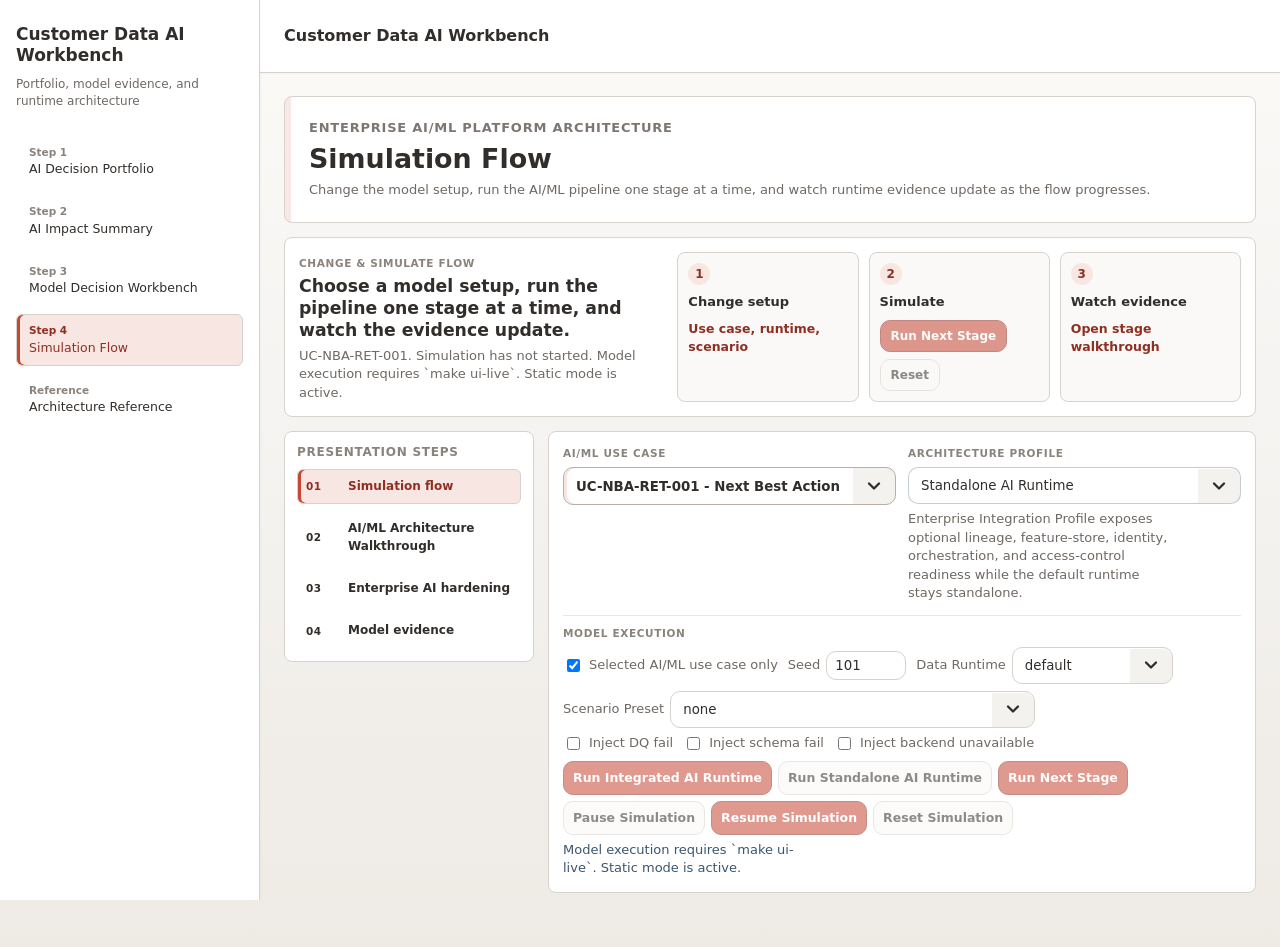
==== commit 3ef46949: "Refine Redwood UI and simulation flow" ====
--- a/ui/experience/index.html
+++ b/ui/experience/index.html
@@ -3,7 +3,7 @@
   <head>
     <meta charset="UTF-8" />
     <meta name="viewport" content="width=device-width, initial-scale=1.0" />
-    <title>AI/ML Platform Architecture</title>
+    <title>Simulation Flow & Architecture Reference</title>
     <link rel="stylesheet" href="styles.css" />
     <link rel="stylesheet" href="workbench-theme.css" />
   </head>
@@ -14,26 +14,54 @@
         <a href="business-home.html" title="Start with the AI model portfolio and recommended decision sequence.">AI Decision Portfolio</a>
         <a href="business-exec-summary.html" title="Review portfolio-level AI impact, model health, and readiness.">AI Impact Summary</a>
         <a href="workbench.html" title="Inspect model recommendations, impact forecasts, and evidence for each flow.">Model Decision Workbench</a>
-        <a href="index.html" class="is-active" title="Open the AI/ML runtime architecture, lineage, and model evidence presentation.">AI/ML Platform Architecture</a>
+        <a href="#simulate" class="is-active" data-presentation-step="simulate" data-nav-group="simulate" title="Change model setup, run stage-by-stage simulation, and inspect live evidence.">Simulation Flow</a>
+        <a href="#overview" data-presentation-step="overview" data-nav-group="reference" title="AI/ML Platform Architecture reference: runtime architecture, lineage, and evidence.">Architecture Reference</a>
       </nav>
 
       <header class="hero">
         <p class="eyebrow">Enterprise AI/ML Platform Architecture</p>
-        <h1>AI/ML Decision Intelligence Architecture</h1>
-        <p class="subtitle">
-          A guided, evidence-backed walkthrough of how governed data, ML models, causal science, and MLOps controls
-          become activation-ready enterprise decisions.
+        <h1 id="architecture-page-title">Simulation Flow</h1>
+        <span class="sr-only">AI/ML Decision Intelligence Architecture</span>
+        <p id="architecture-page-subtitle" class="subtitle">
+          Change the model setup, run the AI/ML pipeline one stage at a time, and watch runtime evidence update as the flow progresses.
         </p>
       </header>
 
+      <section id="simulate" class="simulation-quickstart presentation-panel is-active" data-presentation-panel="simulate" aria-label="Change and simulate flow">
+        <div class="simulation-quickstart-copy">
+          <span class="label">Change &amp; Simulate Flow</span>
+          <h2>Choose a model setup, run the pipeline one stage at a time, and watch the evidence update.</h2>
+          <p id="sim-quick-status">Use the setup step to change use case, seed, runtime, scenario, or failure injection.</p>
+        </div>
+        <ol class="simulation-quick-steps">
+          <li>
+            <strong>1</strong>
+            <span>Change setup</span>
+            <a href="#configure" data-presentation-step="simulate">Use case, runtime, scenario</a>
+          </li>
+          <li>
+            <strong>2</strong>
+            <span>Simulate</span>
+            <div class="simulation-quick-actions">
+              <button id="quick-sim-next" class="action-btn" type="button">Run Next Stage</button>
+              <button id="quick-sim-reset" class="action-btn alt" type="button">Reset</button>
+            </div>
+          </li>
+          <li>
+            <strong>3</strong>
+            <span>Watch evidence</span>
+            <a href="#architecture-story" data-presentation-step="architecture-story">Open stage walkthrough</a>
+          </li>
+        </ol>
+      </section>
+
       <div class="presentation-shell">
-        <aside class="presentation-steps" aria-label="Technical presentation steps">
+        <aside class="presentation-steps" aria-label="Simulation and reference sections">
           <span class="label">Presentation Steps</span>
-          <a href="#overview" data-presentation-step="overview"><strong>01</strong><span>AI/ML architecture thesis</span></a>
-          <a href="#configure" data-presentation-step="configure"><strong>02</strong><span>Select model runtime</span></a>
-          <a href="#architecture-story" data-presentation-step="architecture"><strong>03</strong><span>Walk the 8 ML stages</span></a>
-          <a href="#hardening" data-presentation-step="hardening"><strong>04</strong><span>Enterprise AI hardening</span></a>
-          <a href="#evidence" data-presentation-step="evidence"><strong>05</strong><span>Model evidence</span></a>
+          <a href="#simulate" data-presentation-step="simulate"><strong>01</strong><span>Simulation flow</span></a>
+          <a href="#architecture-story" data-presentation-step="architecture-story"><strong>02</strong><span>AI/ML Architecture Walkthrough</span></a>
+          <a href="#hardening" data-presentation-step="hardening"><strong>03</strong><span>Enterprise AI hardening</span></a>
+          <a href="#evidence" data-presentation-step="evidence"><strong>04</strong><span>Model evidence</span></a>
         </aside>
 
         <div class="presentation-content">
@@ -323,7 +351,7 @@
         </p>
       </section>
 
-      <section id="configure" class="controls card presentation-panel" data-presentation-panel="configure">
+      <section id="configure" class="controls card presentation-panel is-active" data-presentation-panel="simulate">
         <div class="control-block">
           <label class="label" for="use-case-select">AI/ML Use Case</label>
           <select id="use-case-select" aria-label="Select AI/ML use case"></select>
@@ -389,7 +417,7 @@
         </div>
       </section>
 
-      <section id="architecture-story" class="card architecture-story-shell presentation-panel" data-presentation-panel="architecture">
+      <section id="architecture-story" class="card architecture-story-shell presentation-panel" data-presentation-panel="architecture-story">
         <div class="section-head">
           <h2>AI/ML Architecture Walkthrough</h2>
           <p id="arch-story-subtitle">Follow one model run end-to-end: architecture intent, runtime inputs/outputs, components, and evidence.</p>
--- a/ui/experience/workbench-theme.css
+++ b/ui/experience/workbench-theme.css
@@ -313,3 +313,2286 @@
     grid-template-columns: 1fr;
   }
 }
+
+/* Redwood presentation layer inspired by the renewal copilot: warm enterprise neutrals,
+   redwood red actions, and denser evidence surfaces. */
+:root {
+  --redwood-bg: #f7f5f1;
+  --redwood-bg-raised: #fbfaf7;
+  --redwood-surface: #fffefa;
+  --redwood-surface-subtle: #f1eee8;
+  --redwood-border: #ddd7cd;
+  --redwood-border-strong: #cfc5b8;
+  --redwood-ink: #211f1d;
+  --redwood-muted: #625c55;
+  --redwood-muted-2: #82786d;
+  --redwood-red: #c74634;
+  --redwood-red-dark: #9f3327;
+  --redwood-red-soft: #f8e9e5;
+  --redwood-blue: #315f72;
+  --redwood-blue-soft: #e7eff2;
+  --redwood-green: #2f6f4e;
+  --redwood-green-soft: #e8f2eb;
+  --redwood-amber: #8b6220;
+  --redwood-amber-soft: #fbf0dc;
+  --redwood-danger: #9e2f25;
+  --redwood-danger-soft: #fae8e5;
+
+  --ink-900: var(--redwood-ink);
+  --ink-700: var(--redwood-muted);
+  --ink-500: var(--redwood-muted-2);
+  --mist-120: #e8e2d8;
+  --mist-80: #f3f0ea;
+  --mist-40: var(--redwood-bg-raised);
+  --surface: var(--redwood-surface);
+  --border-soft: var(--redwood-border);
+  --sky-600: var(--redwood-blue);
+  --sea-600: var(--redwood-green);
+  --amber-600: var(--redwood-amber);
+  --rose-600: var(--redwood-red);
+
+  --bg-deep: #2a2520;
+  --bg-mid: #4d332b;
+  --bg-soft: var(--redwood-bg);
+  --card: var(--redwood-surface);
+  --ink-strong: var(--redwood-ink);
+  --ink-muted: var(--redwood-muted);
+  --accent: var(--redwood-red);
+  --accent-2: #b8753d;
+  --pass: var(--redwood-green);
+  --fail: var(--redwood-danger);
+  --warn: var(--redwood-amber);
+  --unknown: var(--redwood-muted-2);
+  --border: var(--redwood-border);
+  --shadow: 0 1px 2px rgba(33, 31, 29, 0.05);
+
+  --wb-bg-1: var(--redwood-bg);
+  --wb-bg-2: var(--redwood-surface);
+  --wb-ink-900: var(--redwood-ink);
+  --wb-ink-700: var(--redwood-muted);
+  --wb-ink-500: var(--redwood-muted-2);
+  --wb-border: var(--redwood-border);
+  --wb-surface: var(--redwood-surface);
+  --wb-brand: var(--redwood-red);
+  --wb-brand-2: var(--redwood-red);
+  --wb-brand-soft: var(--redwood-red-soft);
+  --wb-good: var(--redwood-green);
+  --wb-warn: var(--redwood-amber);
+  --wb-bad: var(--redwood-danger);
+  --wb-shadow: 0 1px 2px rgba(33, 31, 29, 0.05);
+}
+
+body {
+  background: linear-gradient(180deg, #fbfaf7 0%, var(--redwood-bg) 42%, #f2eee7 100%);
+  color: var(--redwood-ink);
+}
+
+.shell,
+.app-shell {
+  max-width: 1360px;
+}
+
+.top-nav,
+.wb-theme-top-nav {
+  margin-bottom: 12px;
+}
+
+.top-nav a,
+.wb-theme-top-nav a {
+  border-color: var(--redwood-border);
+  background: rgba(255, 254, 250, 0.92);
+  color: var(--redwood-muted);
+  box-shadow: 0 1px 1px rgba(33, 31, 29, 0.025);
+}
+
+.top-nav a:hover,
+.wb-theme-top-nav a:hover {
+  border-color: var(--redwood-border-strong);
+  background: var(--redwood-surface-subtle);
+  color: var(--redwood-ink);
+}
+
+.top-nav a.is-active,
+.wb-theme-top-nav a.is-active {
+  background: var(--redwood-red);
+  border-color: var(--redwood-red-dark);
+  color: #fffefa;
+}
+
+.hero {
+  border: 1px solid var(--redwood-border);
+  background:
+    linear-gradient(90deg, rgba(199, 70, 52, 0.12) 0 8px, transparent 8px),
+    linear-gradient(180deg, #fffefa 0%, #f6f2ec 100%);
+  color: var(--redwood-ink);
+  box-shadow: 0 10px 26px rgba(33, 31, 29, 0.08);
+  padding: 18px 20px;
+}
+
+.hero h1 {
+  color: var(--redwood-ink);
+  font-size: clamp(26px, 3.2vw, 38px);
+  letter-spacing: 0;
+}
+
+.hero p,
+.subtitle {
+  color: var(--redwood-muted);
+}
+
+.eyebrow,
+.label,
+.metric-label,
+.flow-card-mode,
+.history-run,
+.svg-eyebrow {
+  color: var(--redwood-red-dark);
+}
+
+.flow-strip {
+  grid-template-columns: repeat(3, minmax(180px, 1fr));
+}
+
+.flow-pill {
+  border-color: var(--redwood-border);
+  background: var(--redwood-bg-raised);
+  color: var(--redwood-ink);
+}
+
+.card,
+.flow-card,
+.exec-portfolio-card,
+.exec-card,
+.support-panel,
+.presentation-path,
+.technical-proof-strip article,
+.presentation-steps,
+.backend-support-card,
+.architecture-stage-card,
+.architecture-stage-intro,
+.guided-step,
+.tile,
+.layer-card,
+.row-item,
+.history-card,
+.decision-panel,
+.stage,
+.stage-metric,
+.signal-list li,
+.impact-row {
+  border-color: var(--redwood-border);
+  background: var(--redwood-surface);
+  box-shadow: 0 1px 2px rgba(33, 31, 29, 0.045);
+}
+
+.support-panel,
+.presentation-path,
+.presentation-lede,
+.decision-panel,
+.stage-metric,
+.signal-list li,
+.impact-row {
+  background: var(--redwood-bg-raised);
+}
+
+.presentation-steps {
+  top: 14px;
+  gap: 7px;
+  background: rgba(255, 254, 250, 0.96);
+}
+
+.presentation-steps a {
+  border-color: var(--redwood-border);
+  background: var(--redwood-bg-raised);
+  color: var(--redwood-muted);
+}
+
+.presentation-steps a:hover,
+.presentation-steps a.is-active {
+  border-color: #d9a79d;
+  background: var(--redwood-red-soft);
+  color: var(--redwood-red-dark);
+}
+
+.presentation-steps a.is-active {
+  box-shadow: inset 3px 0 0 var(--redwood-red);
+}
+
+.presentation-steps strong,
+.technical-proof-strip span,
+.flow-card h2,
+.stage h2,
+.story-title,
+.presentation-path h3,
+.exec-portfolio-card h2,
+.exec-card h2,
+.section-head h2,
+.presentation-lede h2,
+.metric-value,
+.svg-title,
+.svg-node-title,
+.svg-support-title,
+.svg-stage-number {
+  color: var(--redwood-ink);
+}
+
+.section-head p,
+.small,
+.small-inline,
+.flow-card p,
+.flow-card ul,
+.support-panel p,
+.presentation-path ol,
+.exec-decision,
+.exec-context,
+.exec-health,
+.exec-meta,
+.metric-sub,
+.decision-panel p,
+.signal-list li,
+.svg-node-copy,
+.svg-support-copy,
+.svg-stage-copy,
+figcaption {
+  color: var(--redwood-muted);
+}
+
+.btn-primary,
+.flow-card a,
+.support-link,
+.presentation-path a,
+.exec-link,
+.action-btn:not(.alt),
+.journey-next {
+  background: linear-gradient(180deg, #cf5a49 0%, var(--redwood-red) 100%);
+  border-color: var(--redwood-red-dark);
+  color: #fffefa;
+  box-shadow: 0 8px 18px rgba(159, 51, 39, 0.14);
+}
+
+.btn-primary:hover,
+.flow-card a:hover,
+.support-link:hover,
+.presentation-path a:hover,
+.exec-link:hover,
+.action-btn:not(.alt):hover,
+.journey-next:hover {
+  background: linear-gradient(180deg, var(--redwood-red) 0%, var(--redwood-red-dark) 100%);
+}
+
+.btn-secondary,
+.action-btn.alt,
+.journey-back,
+.mode-btn,
+.support-link:nth-child(2) {
+  border-color: var(--redwood-border);
+  background: var(--redwood-surface-subtle);
+  color: var(--redwood-ink);
+}
+
+.mode-toggle {
+  border-color: var(--redwood-border);
+  background: var(--redwood-surface-subtle);
+}
+
+.mode-btn.is-active {
+  background: var(--redwood-red-soft);
+  color: var(--redwood-red-dark);
+}
+
+.flow-card-mode,
+.status.pass,
+.tag-good {
+  border-color: #bcd8c6;
+  background: var(--redwood-green-soft);
+  color: var(--redwood-green);
+}
+
+.flow-card-mode.is-pending,
+.status.warn,
+.tag-watch {
+  border-color: #e2c58d;
+  background: var(--redwood-amber-soft);
+  color: var(--redwood-amber);
+}
+
+.status.fail,
+.tag-risk {
+  border-color: #e0aaa2;
+  background: var(--redwood-danger-soft);
+  color: var(--redwood-danger);
+}
+
+.status.unknown {
+  border-color: var(--redwood-border);
+  background: var(--redwood-surface-subtle);
+  color: var(--redwood-muted);
+}
+
+.rank-1,
+.fill-revenue,
+.fill-retention,
+.fill-margin,
+.fill-risk {
+  background: linear-gradient(90deg, var(--redwood-red) 0%, #d18b5b 100%);
+}
+
+.rank-2 {
+  background: var(--redwood-blue);
+}
+
+.rank-3 {
+  background: var(--redwood-amber);
+}
+
+.recommendation-table th,
+.table th,
+.data-table th {
+  background: #ede8df;
+  color: var(--redwood-muted);
+  border-color: var(--redwood-border);
+}
+
+.recommendation-table td,
+.table td,
+.data-table td {
+  border-color: #ebe6dc;
+  color: var(--redwood-ink);
+}
+
+#use-case-select,
+#run-seed,
+#run-runtime-mode,
+#run-scenario-id,
+#run-history-limit,
+#run-history-status,
+#run-history-infra,
+#run-history-baseline,
+.history-filters select,
+.history-filters input[type="text"] {
+  border-color: var(--redwood-border);
+  background: var(--redwood-surface);
+  color: var(--redwood-ink);
+}
+
+a:focus-visible,
+button:focus-visible,
+input:focus-visible,
+select:focus-visible,
+textarea:focus-visible {
+  outline: 2px solid var(--redwood-red);
+  outline-offset: 2px;
+}
+
+@media (max-width: 720px) {
+  .flow-strip {
+    grid-template-columns: 1fr;
+  }
+
+  .flow-pill {
+    min-width: 0;
+    white-space: normal;
+  }
+}
+
+/* Renewal-copilot shell treatment: fixed left rail plus top context bar. */
+@media (min-width: 981px) {
+  body {
+    min-height: 100vh;
+  }
+
+  .shell,
+  .app-shell {
+    max-width: none;
+    margin: 0 0 0 260px;
+    padding: 88px 24px 34px;
+  }
+
+  .shell::before,
+  .app-shell::before {
+    content: "Customer Data AI Workbench";
+    position: fixed;
+    z-index: 9;
+    top: 0;
+    right: 0;
+    left: 260px;
+    height: 64px;
+    display: flex;
+    align-items: center;
+    border-bottom: 1px solid var(--redwood-border);
+    background: rgba(255, 254, 250, 0.96);
+    color: var(--redwood-ink);
+    font-size: 15px;
+    font-weight: 800;
+    padding: 0 24px;
+    box-shadow: 0 1px 0 rgba(33, 31, 29, 0.03);
+  }
+
+  .top-nav,
+  .wb-theme-top-nav {
+    position: fixed;
+    z-index: 10;
+    inset: 0 auto 0 0;
+    width: 260px;
+    display: flex;
+    flex-direction: column;
+    flex-wrap: nowrap;
+    align-items: stretch;
+    gap: 10px;
+    margin: 0;
+    padding: 24px 16px;
+    border-right: 1px solid var(--redwood-border);
+    background: rgba(255, 254, 250, 0.98);
+    box-shadow: 1px 0 0 rgba(33, 31, 29, 0.02);
+  }
+
+  .top-nav::before,
+  .wb-theme-top-nav::before {
+    content: "Customer Data AI Workbench";
+    order: 0;
+    display: block;
+    margin-bottom: 2px;
+    color: var(--redwood-ink);
+    font-size: 18px;
+    font-weight: 800;
+    line-height: 1.18;
+  }
+
+  .top-nav::after,
+  .wb-theme-top-nav::after {
+    content: "Portfolio, model evidence, and runtime architecture";
+    order: 1;
+    display: block;
+    margin: 0 0 14px;
+    color: var(--redwood-muted);
+    font-size: 12px;
+    line-height: 1.4;
+  }
+
+  .top-nav a,
+  .wb-theme-top-nav a {
+    order: 2;
+    display: grid;
+    gap: 4px;
+    min-height: 52px;
+    align-content: center;
+    border-radius: 10px;
+    padding: 10px 12px;
+    white-space: normal;
+  }
+
+  .top-nav a::before,
+  .wb-theme-top-nav a::before {
+    display: inline-flex;
+    width: fit-content;
+    border: 1px solid var(--redwood-border);
+    border-radius: 999px;
+    background: var(--redwood-bg-raised);
+    color: var(--redwood-muted);
+    font-size: 11px;
+    font-weight: 800;
+    line-height: 1;
+    padding: 4px 7px;
+  }
+
+  .top-nav a:nth-of-type(1)::before,
+  .wb-theme-top-nav a:nth-of-type(1)::before {
+    content: "Step 1";
+  }
+
+  .top-nav a:nth-of-type(2)::before,
+  .wb-theme-top-nav a:nth-of-type(2)::before {
+    content: "Step 2";
+  }
+
+  .top-nav a:nth-of-type(3)::before,
+  .wb-theme-top-nav a:nth-of-type(3)::before {
+    content: "Step 3";
+  }
+
+  .top-nav a:nth-of-type(4)::before,
+  .wb-theme-top-nav a:nth-of-type(4)::before {
+    content: "Step 4";
+  }
+
+  .top-nav a:nth-of-type(5)::before,
+  .wb-theme-top-nav a:nth-of-type(5)::before {
+    content: "Reference";
+  }
+
+  .top-nav a.is-active::before,
+  .wb-theme-top-nav a.is-active::before {
+    border-color: rgba(255, 254, 250, 0.32);
+    background: rgba(255, 254, 250, 0.16);
+    color: #fffefa;
+  }
+
+  .hero {
+    margin-bottom: 14px;
+  }
+
+  .presentation-shell {
+    grid-template-columns: 250px minmax(0, 1fr);
+  }
+}
+
+@media (max-width: 980px) {
+  .top-nav,
+  .wb-theme-top-nav {
+    padding-top: 2px;
+  }
+}
+
+/* Strict Redwood correction pass: flatter Oracle-style enterprise UI. */
+:root {
+  --redwood-font: "Oracle Sans", "Helvetica Neue", Arial, sans-serif;
+  --redwood-bg: #f5f4f2;
+  --redwood-bg-raised: #faf9f7;
+  --redwood-surface: #ffffff;
+  --redwood-surface-subtle: #f3f2ef;
+  --redwood-border: #d7d2cb;
+  --redwood-border-strong: #bfb8ae;
+  --redwood-ink: #312d2a;
+  --redwood-muted: #6f6863;
+  --redwood-muted-2: #8a837c;
+  --redwood-red: #c74634;
+  --redwood-red-dark: #8f2f23;
+  --redwood-red-soft: #f7e6e2;
+  --redwood-blue: #315f72;
+  --redwood-blue-soft: #e8f0f2;
+  --redwood-green: #2f6f4e;
+  --redwood-green-soft: #e8f1eb;
+  --redwood-amber: #8b6220;
+  --redwood-amber-soft: #f8eedc;
+  --redwood-danger: #9e2f25;
+  --redwood-danger-soft: #f9e5e1;
+}
+
+html,
+body {
+  font-family: var(--redwood-font);
+  font-size: 14px;
+  line-height: 1.45;
+  background: var(--redwood-bg);
+  color: var(--redwood-ink);
+}
+
+body,
+button,
+input,
+select,
+textarea {
+  font-family: var(--redwood-font);
+}
+
+h1,
+h2,
+h3,
+.hero h1,
+.flow-card h2,
+.stage h2,
+.presentation-lede h2,
+.exec-portfolio-card h2,
+.exec-card h2,
+.section-head h2,
+.story-title,
+.presentation-path h3 {
+  font-family: var(--redwood-font);
+  letter-spacing: 0;
+  color: var(--redwood-ink);
+}
+
+.hero h1 {
+  max-width: 980px;
+  font-size: clamp(27px, 2.35vw, 36px);
+  font-weight: 650;
+  line-height: 1.14;
+}
+
+.flow-card h2,
+.stage h2,
+.presentation-lede h2,
+.exec-portfolio-card h2,
+.exec-card h2,
+.section-head h2 {
+  font-size: 18px;
+  font-weight: 650;
+  line-height: 1.25;
+}
+
+.hero,
+.card,
+.flow-card,
+.exec-portfolio-card,
+.exec-card,
+.support-panel,
+.presentation-path,
+.technical-proof-strip article,
+.presentation-steps,
+.backend-support-card,
+.architecture-stage-card,
+.architecture-stage-intro,
+.guided-step,
+.tile,
+.layer-card,
+.row-item,
+.history-card,
+.decision-panel,
+.stage,
+.stage-metric,
+.signal-list li,
+.impact-row,
+.table-wrap,
+.backend-diagram,
+.stage-component-diagram {
+  border-color: var(--redwood-border);
+  border-radius: 8px;
+  background: var(--redwood-surface);
+  box-shadow: none;
+}
+
+.hero {
+  padding: 18px 20px;
+  background:
+    linear-gradient(90deg, rgba(199, 70, 52, 0.11) 0 5px, transparent 5px),
+    var(--redwood-surface);
+}
+
+.hero p,
+.subtitle,
+.section-head p,
+.small,
+.small-inline,
+.flow-card p,
+.flow-card ul,
+.support-panel p,
+.presentation-path ol,
+.metric-sub,
+figcaption {
+  color: var(--redwood-muted);
+}
+
+.eyebrow,
+.label,
+.metric-label,
+.flow-card-mode,
+.history-run {
+  color: var(--redwood-muted-2);
+  font-size: 11px;
+  font-weight: 600;
+  letter-spacing: 0.08em;
+}
+
+.flow-pill,
+.story-nav a span,
+.presentation-steps a,
+.nav-step-label,
+.status,
+.flow-card-mode,
+.signal-tag,
+.wb-status-pill {
+  border-radius: 999px;
+}
+
+.btn,
+.btn-primary,
+.btn-secondary,
+.action-btn,
+.flow-card a,
+.support-link,
+.presentation-path a,
+.exec-link,
+.journey-nav a,
+.top-nav a,
+.wb-theme-top-nav a {
+  border-radius: 6px;
+  box-shadow: none;
+  font-weight: 600;
+}
+
+.top-nav a,
+.wb-theme-top-nav a {
+  border-color: var(--redwood-border);
+  background: var(--redwood-surface);
+  color: var(--redwood-ink);
+}
+
+.top-nav a.is-active,
+.wb-theme-top-nav a.is-active {
+  border-color: var(--redwood-border);
+  background: var(--redwood-red-soft);
+  color: var(--redwood-red-dark);
+  box-shadow: inset 3px 0 0 var(--redwood-red);
+}
+
+.top-nav a.is-active span,
+.wb-theme-top-nav a.is-active span {
+  color: var(--redwood-red-dark);
+}
+
+.btn-primary,
+.flow-card a,
+.support-link:first-child,
+.presentation-path a,
+.exec-link,
+.action-btn:not(.alt),
+.journey-next {
+  border-color: var(--redwood-red-dark);
+  background: var(--redwood-red);
+  color: #ffffff;
+}
+
+.btn-primary:hover,
+.flow-card a:hover,
+.support-link:first-child:hover,
+.presentation-path a:hover,
+.exec-link:hover,
+.action-btn:not(.alt):hover,
+.journey-next:hover {
+  border-color: #74261c;
+  background: var(--redwood-red-dark);
+}
+
+.btn-secondary,
+.support-link:nth-child(2),
+.action-btn.alt,
+.journey-back {
+  border: 1px solid var(--redwood-border);
+  background: var(--redwood-bg-raised);
+  color: var(--redwood-ink);
+}
+
+.btn-secondary:hover,
+.support-link:nth-child(2):hover,
+.action-btn.alt:hover,
+.journey-back:hover {
+  border-color: var(--redwood-border-strong);
+  background: var(--redwood-surface-subtle);
+}
+
+.flow-card-grid,
+.pipeline,
+.exec-grid {
+  gap: 12px;
+}
+
+.flow-card {
+  padding: 16px;
+}
+
+.support-panel {
+  background: var(--redwood-surface);
+}
+
+.presentation-steps {
+  background: var(--redwood-surface);
+}
+
+.presentation-steps a {
+  border-radius: 6px;
+  background: var(--redwood-surface);
+}
+
+.presentation-steps a.is-active {
+  border-color: var(--redwood-border);
+  background: var(--redwood-red-soft);
+  color: var(--redwood-red-dark);
+  box-shadow: inset 3px 0 0 var(--redwood-red);
+}
+
+.recommendation-table th,
+.table th,
+.data-table th {
+  background: #f0eeeb;
+  color: var(--redwood-muted);
+}
+
+.recommendation-table td,
+.table td,
+.data-table td {
+  color: var(--redwood-ink);
+}
+
+.backend-architecture-svg text,
+.stage-architecture-svg text {
+  font-family: var(--redwood-font);
+}
+
+@media (min-width: 981px) {
+  .shell,
+  .app-shell {
+    margin-left: 256px;
+    padding: 84px 24px 32px;
+  }
+
+  .shell::before,
+  .app-shell::before {
+    left: 256px;
+    height: 62px;
+    background: var(--redwood-surface);
+    color: var(--redwood-ink);
+    font-size: 15px;
+    font-weight: 650;
+  }
+
+  .top-nav,
+  .wb-theme-top-nav {
+    width: 256px;
+    gap: 8px;
+    padding: 22px 16px;
+    background: var(--redwood-surface);
+  }
+
+  .top-nav::before,
+  .wb-theme-top-nav::before {
+    font-size: 18px;
+    font-weight: 650;
+    line-height: 1.24;
+  }
+
+  .top-nav::after,
+  .wb-theme-top-nav::after {
+    color: var(--redwood-muted);
+    font-size: 12px;
+  }
+
+  .top-nav a,
+  .wb-theme-top-nav a {
+    min-height: 50px;
+    border-radius: 6px;
+    border-color: transparent;
+    background: transparent;
+    color: var(--redwood-ink);
+    font-size: 13px;
+    padding: 9px 10px;
+  }
+
+  .top-nav a:hover,
+  .wb-theme-top-nav a:hover {
+    border-color: var(--redwood-border);
+    background: var(--redwood-surface-subtle);
+  }
+
+  .top-nav a.is-active,
+  .wb-theme-top-nav a.is-active {
+    border-color: var(--redwood-border);
+    background: var(--redwood-red-soft);
+    color: var(--redwood-red-dark);
+    box-shadow: inset 3px 0 0 var(--redwood-red);
+  }
+
+  .top-nav a::before,
+  .wb-theme-top-nav a::before {
+    border: 0;
+    background: transparent;
+    color: var(--redwood-muted-2);
+    font-size: 11px;
+    font-weight: 650;
+    padding: 0;
+  }
+
+  .top-nav a.is-active::before,
+  .wb-theme-top-nav a.is-active::before {
+    background: transparent;
+    color: var(--redwood-red-dark);
+  }
+}
+
+/* Product-grade polish: lighter system typography, tighter density, and
+   constrained work surfaces so the app reads like enterprise software. */
+:root {
+  --redwood-font: "Segoe UI", -apple-system, BlinkMacSystemFont, "Roboto", "Helvetica Neue", Arial, sans-serif;
+}
+
+* {
+  font-family: var(--redwood-font) !important;
+  letter-spacing: 0;
+}
+
+html,
+body {
+  font-size: 13px;
+  font-weight: 400;
+  background: #f6f5f3;
+}
+
+strong,
+b {
+  font-weight: 600;
+}
+
+h1,
+h2,
+h3,
+.hero h1,
+.flow-card h2,
+.stage h2,
+.presentation-lede h2,
+.exec-portfolio-card h2,
+.exec-card h2,
+.section-head h2,
+.story-title,
+.presentation-path h3,
+.metric-value {
+  font-weight: 600;
+  color: #2f2b28;
+}
+
+.hero h1 {
+  font-size: clamp(24px, 2vw, 31px);
+  line-height: 1.18;
+}
+
+.flow-card h2,
+.stage h2,
+.presentation-lede h2,
+.exec-portfolio-card h2,
+.exec-card h2,
+.section-head h2,
+.story-title,
+.presentation-path h3 {
+  font-size: 16px;
+  line-height: 1.28;
+}
+
+.hero p,
+.subtitle,
+.flow-card p,
+.flow-card li,
+.support-panel p,
+.presentation-path li,
+.metric-sub,
+.small,
+.small-inline,
+figcaption {
+  font-size: 13px;
+  line-height: 1.42;
+}
+
+.eyebrow,
+.label,
+.metric-label,
+.flow-card-mode,
+.history-run,
+.presentation-steps strong {
+  font-size: 10.5px;
+  font-weight: 600;
+  text-transform: uppercase;
+  letter-spacing: 0.04em;
+}
+
+.hero,
+.card,
+.flow-card,
+.exec-portfolio-card,
+.exec-card,
+.support-panel,
+.presentation-path,
+.technical-proof-strip article,
+.presentation-steps,
+.backend-support-card,
+.architecture-stage-card,
+.architecture-stage-intro,
+.guided-step,
+.tile,
+.layer-card,
+.row-item,
+.history-card,
+.decision-panel,
+.stage,
+.stage-metric,
+.signal-list li,
+.impact-row {
+  border-radius: 6px;
+}
+
+.hero {
+  padding: 18px 20px 17px;
+}
+
+.flow-card,
+.exec-card,
+.exec-portfolio-card,
+.presentation-path,
+.support-panel,
+.card {
+  padding: 14px;
+}
+
+.flow-card-grid,
+.pipeline,
+.exec-grid,
+.presentation-content {
+  gap: 10px;
+}
+
+.support-panel {
+  grid-template-columns: minmax(0, 1fr) auto;
+  align-items: center;
+}
+
+.btn,
+.btn-primary,
+.btn-secondary,
+.action-btn,
+.flow-card a,
+.support-link,
+.presentation-path a,
+.exec-link,
+.journey-nav a {
+  min-height: 34px;
+  padding: 8px 12px;
+  font-size: 12.5px;
+  font-weight: 600;
+}
+
+.flow-card-mode,
+.status,
+.signal-tag {
+  padding: 3px 8px;
+}
+
+.flow-strip {
+  gap: 10px;
+}
+
+.flow-pill {
+  padding: 8px 10px;
+  min-height: 34px;
+  border-radius: 999px;
+  background: #fbfaf8;
+}
+
+.technical-proof-strip {
+  gap: 10px;
+}
+
+.technical-proof-strip article {
+  padding: 12px;
+}
+
+.recommendation-table,
+.table,
+.data-table {
+  font-size: 12.5px;
+}
+
+@media (min-width: 981px) {
+  .shell,
+  .app-shell {
+    max-width: 1320px;
+    margin-left: 256px;
+    margin-right: auto;
+    padding: 78px 24px 30px;
+  }
+
+  .shell::before,
+  .app-shell::before {
+    height: 56px;
+    font-size: 14px;
+    font-weight: 600;
+  }
+
+  .top-nav,
+  .wb-theme-top-nav {
+    padding: 20px 14px;
+  }
+
+  .top-nav::before,
+  .wb-theme-top-nav::before {
+    font-size: 17px;
+    font-weight: 600;
+  }
+
+  .top-nav::after,
+  .wb-theme-top-nav::after {
+    font-size: 12px;
+    margin-bottom: 18px;
+  }
+
+  .top-nav a,
+  .wb-theme-top-nav a {
+    min-height: 44px;
+    padding: 8px 10px;
+    font-size: 12.5px;
+    font-weight: 500;
+  }
+
+  .top-nav a::before,
+  .wb-theme-top-nav a::before {
+    font-size: 10.5px;
+    font-weight: 600;
+  }
+}
+
+@media (max-width: 980px) {
+  .shell,
+  .app-shell {
+    padding: 14px 12px 24px;
+  }
+
+  .top-nav a,
+  .wb-theme-top-nav a {
+    min-height: 34px;
+    padding: 7px 10px;
+    font-size: 12.5px;
+    font-weight: 600;
+  }
+}
+
+@media (max-width: 720px) {
+  .support-panel {
+    grid-template-columns: 1fr !important;
+  }
+
+  .support-actions {
+    justify-content: flex-start;
+  }
+}
+
+/* Final QA alignment layer: full-width desktop canvas and consistent controls. */
+.btn,
+.btn-primary,
+.btn-secondary,
+.action-btn,
+.flow-card a,
+.support-link,
+.presentation-path a,
+.exec-link,
+.journey-nav a,
+.top-nav a,
+.wb-theme-top-nav a {
+  align-items: center;
+  justify-content: center;
+  text-align: center;
+  line-height: 1.2;
+}
+
+.btn,
+.btn-primary,
+.btn-secondary,
+.action-btn,
+.flow-card a,
+.support-link,
+.presentation-path a,
+.exec-link,
+.journey-nav a {
+  display: inline-flex;
+  width: fit-content;
+  max-width: 100%;
+  white-space: nowrap;
+}
+
+.support-actions,
+.actions,
+.run-buttons,
+.exec-toolbar,
+.journey-nav {
+  align-items: center;
+}
+
+.support-actions {
+  gap: 8px;
+}
+
+.top-nav a,
+.wb-theme-top-nav a {
+  text-align: left;
+}
+
+@media (min-width: 981px) {
+  .shell,
+  .app-shell {
+    width: auto;
+    max-width: none;
+    margin-left: 256px;
+    margin-right: 0;
+    padding-right: 24px;
+  }
+
+  .top-nav a,
+  .wb-theme-top-nav a {
+    justify-content: start;
+  }
+
+  .top-nav a::before,
+  .wb-theme-top-nav a::before {
+    text-align: left;
+  }
+
+  .hero,
+  .support-panel,
+  .flow-card-grid,
+  .presentation-path,
+  .presentation-shell,
+  .exec-portfolio,
+  .exec-grid,
+  .technical-proof-strip {
+    width: 100%;
+  }
+}
+
+@media (max-width: 980px) {
+  .top-nav a,
+  .wb-theme-top-nav a {
+    display: inline-flex;
+    justify-content: center;
+    text-align: center;
+    white-space: nowrap;
+  }
+}
+
+@media (max-width: 520px) {
+  .top-nav a,
+  .wb-theme-top-nav a {
+    white-space: normal;
+  }
+
+  .support-link,
+  .flow-card a,
+  .presentation-path a,
+  .exec-link,
+  .btn,
+  .btn-primary,
+  .btn-secondary,
+  .action-btn {
+    white-space: normal;
+  }
+}
+
+/* Renewal quote copilot alignment: mirror the referenced app/globals.css
+   palette, typography, and shell behavior for the shared experience pages. */
+:root {
+  --copilot-bg: #f8fafc;
+  --copilot-surface: #ffffff;
+  --copilot-surface-muted: #f1f5f9;
+  --copilot-border: #e2e8f0;
+  --copilot-text: #0f172a;
+  --copilot-text-muted: #475569;
+  --copilot-accent: #0f172a;
+  --copilot-success-bg: #ecfdf5;
+  --copilot-success-text: #166534;
+  --copilot-warn-bg: #fffbeb;
+  --copilot-warn-text: #92400e;
+  --copilot-danger-bg: #fef2f2;
+  --copilot-danger-text: #991b1b;
+  --copilot-info-bg: #eff6ff;
+  --copilot-info-text: #1d4ed8;
+  --copilot-font: Inter, ui-sans-serif, system-ui, -apple-system, BlinkMacSystemFont, "Segoe UI", sans-serif;
+
+  --redwood-font: var(--copilot-font);
+  --redwood-bg: var(--copilot-bg);
+  --redwood-bg-raised: var(--copilot-surface-muted);
+  --redwood-surface: var(--copilot-surface);
+  --redwood-surface-subtle: var(--copilot-surface-muted);
+  --redwood-border: var(--copilot-border);
+  --redwood-border-strong: #cbd5e1;
+  --redwood-ink: var(--copilot-text);
+  --redwood-muted: var(--copilot-text-muted);
+  --redwood-muted-2: #64748b;
+  --redwood-red: var(--copilot-accent);
+  --redwood-red-dark: var(--copilot-accent);
+  --redwood-red-soft: var(--copilot-surface-muted);
+  --redwood-blue: #1d4ed8;
+  --redwood-blue-soft: var(--copilot-info-bg);
+  --redwood-green: var(--copilot-success-text);
+  --redwood-green-soft: var(--copilot-success-bg);
+  --redwood-amber: var(--copilot-warn-text);
+  --redwood-amber-soft: var(--copilot-warn-bg);
+  --redwood-danger: var(--copilot-danger-text);
+  --redwood-danger-soft: var(--copilot-danger-bg);
+
+  --ink-900: var(--copilot-text);
+  --ink-700: var(--copilot-text-muted);
+  --ink-500: #64748b;
+  --mist-120: var(--copilot-border);
+  --mist-80: var(--copilot-surface-muted);
+  --mist-40: #f8fafc;
+  --surface: var(--copilot-surface);
+  --border-soft: var(--copilot-border);
+  --sky-600: #1d4ed8;
+  --sea-600: var(--copilot-accent);
+  --amber-600: var(--copilot-warn-text);
+  --rose-600: var(--copilot-danger-text);
+  --bg-deep: var(--copilot-bg);
+  --bg-mid: var(--copilot-bg);
+  --bg-soft: var(--copilot-bg);
+  --card: var(--copilot-surface);
+  --ink-strong: var(--copilot-text);
+  --ink-muted: var(--copilot-text-muted);
+  --accent: var(--copilot-accent);
+  --accent-2: #1d4ed8;
+  --pass: var(--copilot-success-text);
+  --fail: var(--copilot-danger-text);
+  --warn: var(--copilot-warn-text);
+  --unknown: #64748b;
+  --border: var(--copilot-border);
+  --shadow: none;
+  --shadow-soft: none;
+  --shadow-hero: none;
+}
+
+html,
+body {
+  background: var(--copilot-bg);
+  color: var(--copilot-text);
+  font-family: var(--copilot-font);
+  font-size: 14px;
+}
+
+body,
+button,
+input,
+select,
+textarea {
+  font-family: var(--copilot-font);
+}
+
+.shell,
+.app-shell {
+  background: var(--copilot-bg);
+}
+
+.top-nav,
+.wb-theme-top-nav {
+  background: var(--copilot-surface);
+  border-color: var(--copilot-border);
+}
+
+.top-nav::before,
+.wb-theme-top-nav::before {
+  color: var(--copilot-text);
+}
+
+.top-nav::after,
+.wb-theme-top-nav::after,
+.hero p,
+.subtitle,
+.section-head p,
+.small,
+.small-inline,
+.flow-card p,
+.flow-card li,
+.support-panel p,
+.presentation-path li,
+.metric-sub,
+.exec-decision,
+.exec-context,
+.exec-health,
+.exec-meta,
+figcaption {
+  color: var(--copilot-text-muted);
+}
+
+.top-nav a,
+.wb-theme-top-nav a,
+.presentation-steps a {
+  background: var(--copilot-surface);
+  border-color: var(--copilot-border);
+  color: var(--copilot-text-muted);
+  border-radius: 12px;
+}
+
+.top-nav a:hover,
+.wb-theme-top-nav a:hover,
+.presentation-steps a:hover {
+  background: var(--copilot-surface-muted);
+  color: var(--copilot-text);
+}
+
+.top-nav a.is-active,
+.wb-theme-top-nav a.is-active,
+.presentation-steps a.is-active {
+  background: var(--copilot-accent);
+  border-color: var(--copilot-accent);
+  color: #ffffff;
+  box-shadow: none;
+}
+
+.top-nav a.is-active::before,
+.wb-theme-top-nav a.is-active::before,
+.top-nav a.is-active span,
+.wb-theme-top-nav a.is-active span,
+.presentation-steps a.is-active strong {
+  color: #ffffff;
+}
+
+.top-nav a.is-active span,
+.wb-theme-top-nav a.is-active span {
+  background: rgba(255, 255, 255, 0.16);
+  border-color: rgba(255, 255, 255, 0.24);
+}
+
+.hero {
+  background: var(--copilot-surface);
+  border: 1px solid var(--copilot-border);
+  border-radius: 16px;
+  box-shadow: none;
+  color: var(--copilot-text);
+  padding: 22px 24px;
+}
+
+.hero h1 {
+  color: var(--copilot-text);
+  font-size: clamp(28px, 3vw, 42px);
+  font-weight: 750;
+  line-height: 1.15;
+}
+
+.eyebrow,
+.label,
+.metric-label,
+.flow-card-mode,
+.history-run,
+.svg-eyebrow {
+  color: #64748b;
+  letter-spacing: 0.06em;
+}
+
+.flow-pill,
+.story-nav a span,
+.nav-step-label,
+.status,
+.flow-card-mode,
+.signal-tag,
+.wb-status-pill {
+  background: var(--copilot-surface-muted);
+  border: 1px solid var(--copilot-border);
+  color: var(--copilot-text-muted);
+}
+
+.card,
+.flow-card,
+.exec-portfolio-card,
+.exec-card,
+.support-panel,
+.presentation-path,
+.technical-proof-strip article,
+.presentation-steps,
+.backend-support-card,
+.architecture-stage-card,
+.architecture-stage-intro,
+.guided-step,
+.tile,
+.layer-card,
+.row-item,
+.history-card,
+.decision-panel,
+.stage,
+.stage-metric,
+.signal-list li,
+.impact-row,
+.table-wrap,
+.backend-diagram,
+.stage-component-diagram,
+.exec-kpi-list {
+  background: var(--copilot-surface);
+  border-color: var(--copilot-border);
+  border-radius: 16px;
+  box-shadow: none;
+}
+
+.stage-metric,
+.signal-list li,
+.impact-row,
+.support-panel,
+.presentation-path,
+.exec-kpi-list {
+  background: var(--copilot-surface-muted);
+}
+
+.flow-card h2,
+.stage h2,
+.presentation-lede h2,
+.exec-portfolio-card h2,
+.exec-card h2,
+.exec-card h3,
+.section-head h2,
+.story-title,
+.presentation-path h3,
+.metric-value,
+.svg-title,
+.svg-node-title,
+.svg-support-title,
+.svg-stage-number {
+  color: var(--copilot-text);
+}
+
+.btn-primary,
+.flow-card a,
+.support-link:first-child,
+.presentation-path a,
+.exec-link,
+.action-btn:not(.alt),
+.journey-next {
+  background: var(--copilot-accent);
+  border-color: var(--copilot-accent);
+  border-radius: 10px;
+  color: #ffffff;
+  box-shadow: none;
+}
+
+.btn-primary:hover,
+.flow-card a:hover,
+.support-link:first-child:hover,
+.presentation-path a:hover,
+.exec-link:hover,
+.action-btn:not(.alt):hover,
+.journey-next:hover {
+  background: #1e293b;
+  border-color: #1e293b;
+}
+
+.btn-secondary,
+.support-link:nth-child(2),
+.action-btn.alt,
+.journey-back,
+.mode-btn {
+  background: var(--copilot-surface-muted);
+  border-color: var(--copilot-border);
+  border-radius: 10px;
+  color: var(--copilot-text);
+}
+
+.status.pass,
+.tag-good,
+.flow-card-mode {
+  background: var(--copilot-success-bg);
+  border-color: #bbf7d0;
+  color: var(--copilot-success-text);
+}
+
+.status.warn,
+.tag-watch,
+.flow-card-mode.is-pending {
+  background: var(--copilot-warn-bg);
+  border-color: #fde68a;
+  color: var(--copilot-warn-text);
+}
+
+.status.fail,
+.tag-risk,
+.exec-card-error {
+  background: var(--copilot-danger-bg);
+  border-color: #fecaca;
+  color: var(--copilot-danger-text);
+}
+
+.rank-1,
+.fill-revenue,
+.fill-retention,
+.fill-margin,
+.fill-risk {
+  background: var(--copilot-accent);
+}
+
+.rank-2 {
+  background: #1d4ed8;
+}
+
+.rank-3 {
+  background: var(--copilot-warn-text);
+}
+
+.recommendation-table th,
+.table th,
+.data-table th {
+  background: var(--copilot-surface-muted);
+  color: var(--copilot-text-muted);
+}
+
+.recommendation-table td,
+.table td,
+.data-table td {
+  border-color: var(--copilot-border);
+  color: var(--copilot-text);
+}
+
+@media (min-width: 981px) {
+  .shell,
+  .app-shell {
+    margin-left: 260px;
+    padding: 96px 24px 40px;
+  }
+
+  .shell::before,
+  .app-shell::before {
+    content: "Customer Data AI Workbench";
+    left: 260px;
+    height: 72px;
+    background: var(--copilot-surface);
+    border-bottom: 1px solid var(--copilot-border);
+    color: var(--copilot-text);
+    font-size: 16px;
+    font-weight: 700;
+    padding: 0 24px;
+  }
+
+  .top-nav,
+  .wb-theme-top-nav {
+    width: 260px;
+    padding: 24px 16px;
+  }
+
+  .top-nav a,
+  .wb-theme-top-nav a {
+    min-height: 48px;
+    padding: 10px 12px;
+  }
+}
+
+/* Final Redwood theme layer: make the Oracle Redwood treatment visible over the
+   copilot baseline while keeping the same app shell and responsive layout. */
+:root {
+  --rw-bg: #f5f4f2;
+  --rw-surface: #ffffff;
+  --rw-panel: #faf9f7;
+  --rw-panel-2: #f3f2ef;
+  --rw-border: #d7d2cb;
+  --rw-border-strong: #b8afa5;
+  --rw-text: #312d2a;
+  --rw-muted: #6f6863;
+  --rw-muted-2: #8a837c;
+  --rw-red: #c74634;
+  --rw-red-dark: #8f2f23;
+  --rw-red-soft: #f7e6e2;
+  --rw-blue: #315f72;
+  --rw-blue-soft: #e8f0f2;
+  --rw-green: #2f6f4e;
+  --rw-green-soft: #e8f1eb;
+  --rw-amber: #8b6220;
+  --rw-amber-soft: #f8eedc;
+  --rw-danger: #9e2f25;
+  --rw-danger-soft: #f9e5e1;
+
+  --copilot-bg: var(--rw-bg);
+  --copilot-surface: var(--rw-surface);
+  --copilot-surface-muted: var(--rw-panel-2);
+  --copilot-border: var(--rw-border);
+  --copilot-text: var(--rw-text);
+  --copilot-text-muted: var(--rw-muted);
+  --copilot-accent: var(--rw-red);
+  --copilot-success-bg: var(--rw-green-soft);
+  --copilot-success-text: var(--rw-green);
+  --copilot-warn-bg: var(--rw-amber-soft);
+  --copilot-warn-text: var(--rw-amber);
+  --copilot-danger-bg: var(--rw-danger-soft);
+  --copilot-danger-text: var(--rw-danger);
+
+  --redwood-bg: var(--rw-bg);
+  --redwood-bg-raised: var(--rw-panel);
+  --redwood-surface: var(--rw-surface);
+  --redwood-surface-subtle: var(--rw-panel-2);
+  --redwood-border: var(--rw-border);
+  --redwood-border-strong: var(--rw-border-strong);
+  --redwood-ink: var(--rw-text);
+  --redwood-muted: var(--rw-muted);
+  --redwood-muted-2: var(--rw-muted-2);
+  --redwood-red: var(--rw-red);
+  --redwood-red-dark: var(--rw-red-dark);
+  --redwood-red-soft: var(--rw-red-soft);
+
+  --ink-900: var(--rw-text);
+  --ink-700: var(--rw-muted);
+  --ink-500: var(--rw-muted-2);
+  --mist-120: var(--rw-border);
+  --mist-80: var(--rw-panel-2);
+  --mist-40: var(--rw-panel);
+  --surface: var(--rw-surface);
+  --border-soft: var(--rw-border);
+  --sky-600: var(--rw-blue);
+  --sea-600: var(--rw-red);
+  --amber-600: var(--rw-amber);
+  --rose-600: var(--rw-danger);
+  --bg-soft: var(--rw-bg);
+  --card: var(--rw-surface);
+  --ink-strong: var(--rw-text);
+  --ink-muted: var(--rw-muted);
+  --accent: var(--rw-red);
+  --accent-2: var(--rw-blue);
+  --pass: var(--rw-green);
+  --fail: var(--rw-danger);
+  --warn: var(--rw-amber);
+  --border: var(--rw-border);
+}
+
+html,
+body {
+  background:
+    linear-gradient(180deg, #fbfaf7 0%, var(--rw-bg) 42%, #eeeae4 100%);
+  color: var(--rw-text);
+}
+
+.shell,
+.app-shell {
+  background: transparent;
+}
+
+.top-nav,
+.wb-theme-top-nav,
+.shell::before,
+.app-shell::before {
+  background: var(--rw-surface);
+  border-color: var(--rw-border);
+  color: var(--rw-text);
+}
+
+.top-nav::before,
+.wb-theme-top-nav::before {
+  color: var(--rw-text);
+}
+
+.top-nav::after,
+.wb-theme-top-nav::after,
+.hero p,
+.subtitle,
+.section-head p,
+.small,
+.small-inline,
+.flow-card p,
+.flow-card li,
+.support-panel p,
+.presentation-path li,
+.metric-sub,
+.exec-decision,
+.exec-context,
+.exec-health,
+.exec-meta,
+figcaption {
+  color: var(--rw-muted);
+}
+
+.top-nav a,
+.wb-theme-top-nav a,
+.presentation-steps a {
+  background: transparent;
+  border-color: transparent;
+  border-radius: 6px;
+  color: var(--rw-text);
+}
+
+.top-nav a:hover,
+.wb-theme-top-nav a:hover,
+.presentation-steps a:hover {
+  background: var(--rw-panel-2);
+  border-color: var(--rw-border);
+  color: var(--rw-text);
+}
+
+.top-nav a.is-active,
+.wb-theme-top-nav a.is-active,
+.presentation-steps a.is-active {
+  background: var(--rw-red-soft);
+  border-color: var(--rw-border);
+  box-shadow: inset 3px 0 0 var(--rw-red);
+  color: var(--rw-red-dark);
+}
+
+.top-nav a.is-active::before,
+.wb-theme-top-nav a.is-active::before,
+.top-nav a.is-active span,
+.wb-theme-top-nav a.is-active span,
+.presentation-steps a.is-active strong {
+  color: var(--rw-red-dark);
+}
+
+.top-nav a.is-active span,
+.wb-theme-top-nav a.is-active span {
+  background: rgba(199, 70, 52, 0.1);
+  border-color: rgba(199, 70, 52, 0.22);
+}
+
+.hero {
+  background:
+    linear-gradient(90deg, rgba(199, 70, 52, 0.12) 0 6px, transparent 6px),
+    var(--rw-surface);
+  border-color: var(--rw-border);
+  border-radius: 8px;
+  color: var(--rw-text);
+}
+
+.hero h1,
+.flow-card h2,
+.stage h2,
+.presentation-lede h2,
+.exec-portfolio-card h2,
+.exec-card h2,
+.exec-card h3,
+.section-head h2,
+.story-title,
+.presentation-path h3,
+.metric-value,
+.svg-title,
+.svg-node-title,
+.svg-support-title,
+.svg-stage-number {
+  color: var(--rw-text);
+}
+
+.hero h1 {
+  font-size: clamp(24px, 2.1vw, 32px);
+  font-weight: 650;
+  line-height: 1.18;
+}
+
+.flow-card h2,
+.stage h2,
+.presentation-lede h2,
+.exec-portfolio-card h2,
+.exec-card h2,
+.exec-card h3,
+.section-head h2,
+.story-title,
+.presentation-path h3 {
+  font-size: clamp(16px, 1.35vw, 20px);
+  font-weight: 650;
+  line-height: 1.25;
+}
+
+.metric-value {
+  font-size: clamp(20px, 1.8vw, 26px);
+}
+
+.presentation-arrow-panel {
+  display: grid;
+  grid-template-columns: minmax(220px, 0.85fr) minmax(420px, 1.35fr) auto;
+  gap: 14px;
+  align-items: center;
+}
+
+.presentation-arrow-copy h3 {
+  margin-bottom: 6px;
+}
+
+.presentation-arrow-flow {
+  display: grid;
+  grid-template-columns: repeat(5, minmax(0, 1fr));
+  gap: 0;
+  margin: 0;
+  padding: 0;
+  list-style: none;
+  min-width: 0;
+}
+
+.presentation-arrow-flow li {
+  position: relative;
+  display: flex;
+  align-items: center;
+  gap: 7px;
+  min-height: 38px;
+  padding: 8px 22px 8px 12px;
+  background: var(--rw-panel);
+  border: 1px solid var(--rw-border);
+  color: var(--rw-text);
+  font-size: 12px;
+  font-weight: 650;
+  line-height: 1.2;
+  white-space: normal;
+}
+
+.presentation-arrow-flow li:first-child {
+  border-radius: 8px 0 0 8px;
+}
+
+.presentation-arrow-flow li:last-child {
+  border-radius: 0 8px 8px 0;
+  padding-right: 12px;
+}
+
+.presentation-arrow-flow li + li {
+  margin-left: -1px;
+  padding-left: 24px;
+}
+
+.presentation-arrow-flow li::after,
+.presentation-arrow-flow li::before {
+  content: "";
+  position: absolute;
+  top: 50%;
+  left: 100%;
+  width: 0;
+  height: 0;
+  border-top: 19px solid transparent;
+  border-bottom: 19px solid transparent;
+  transform: translateY(-50%);
+  z-index: 2;
+}
+
+.presentation-arrow-flow li::before {
+  border-left: 15px solid var(--rw-border);
+}
+
+.presentation-arrow-flow li::after {
+  border-left: 14px solid var(--rw-panel);
+  margin-left: -1px;
+}
+
+.presentation-arrow-flow li:last-child::before,
+.presentation-arrow-flow li:last-child::after {
+  display: none;
+}
+
+.presentation-arrow-flow li:first-child {
+  background: var(--rw-red-soft);
+  color: var(--rw-red-dark);
+}
+
+.presentation-arrow-flow li:first-child::after {
+  border-left-color: var(--rw-red-soft);
+}
+
+.presentation-arrow-flow span {
+  display: inline-flex;
+  align-items: center;
+  justify-content: center;
+  width: 20px;
+  height: 20px;
+  border-radius: 999px;
+  background: var(--rw-surface);
+  border: 1px solid var(--rw-border);
+  color: var(--rw-muted);
+  font-size: 11px;
+  font-weight: 700;
+  flex: 0 0 auto;
+}
+
+.presentation-arrow-flow li:first-child span {
+  border-color: rgba(199, 70, 52, 0.24);
+  color: var(--rw-red-dark);
+}
+
+@media (max-width: 1180px) {
+  .presentation-arrow-panel {
+    grid-template-columns: minmax(0, 1fr);
+  }
+
+  .presentation-arrow-panel .support-actions {
+    justify-content: flex-start;
+  }
+}
+
+@media (max-width: 720px) {
+  .presentation-arrow-flow {
+    grid-template-columns: 1fr;
+    gap: 8px;
+  }
+
+  .presentation-arrow-flow li,
+  .presentation-arrow-flow li + li,
+  .presentation-arrow-flow li:first-child,
+  .presentation-arrow-flow li:last-child {
+    border-radius: 8px;
+    margin-left: 0;
+    padding: 9px 12px;
+    white-space: normal;
+  }
+
+  .presentation-arrow-flow li::before,
+  .presentation-arrow-flow li::after {
+    display: none;
+  }
+}
+
+.eyebrow,
+.label,
+.metric-label,
+.flow-card-mode,
+.history-run,
+.svg-eyebrow {
+  color: var(--rw-muted-2);
+}
+
+.card,
+.flow-card,
+.exec-portfolio-card,
+.exec-card,
+.support-panel,
+.presentation-path,
+.technical-proof-strip article,
+.presentation-steps,
+.backend-support-card,
+.architecture-stage-card,
+.architecture-stage-intro,
+.guided-step,
+.tile,
+.layer-card,
+.row-item,
+.history-card,
+.decision-panel,
+.stage,
+.stage-metric,
+.signal-list li,
+.impact-row,
+.table-wrap,
+.backend-diagram,
+.stage-component-diagram,
+.exec-kpi-list {
+  background: var(--rw-surface);
+  border-color: var(--rw-border);
+  border-radius: 8px;
+}
+
+.stage-metric,
+.signal-list li,
+.impact-row,
+.support-panel,
+.presentation-path,
+.exec-kpi-list,
+.flow-pill {
+  background: var(--rw-panel);
+  border-color: var(--rw-border);
+}
+
+.btn-primary,
+.flow-card a,
+.support-link:first-child,
+.presentation-path a,
+.exec-link,
+.action-btn:not(.alt),
+.journey-next {
+  background: var(--rw-red);
+  border-color: var(--rw-red-dark);
+  color: #ffffff;
+}
+
+.btn-primary:hover,
+.flow-card a:hover,
+.support-link:first-child:hover,
+.presentation-path a:hover,
+.exec-link:hover,
+.action-btn:not(.alt):hover,
+.journey-next:hover {
+  background: var(--rw-red-dark);
+  border-color: var(--rw-red-dark);
+}
+
+.btn-secondary,
+.support-link:nth-child(2),
+.action-btn.alt,
+.journey-back,
+.mode-btn {
+  background: var(--rw-panel);
+  border-color: var(--rw-border);
+  color: var(--rw-text);
+}
+
+.status.pass,
+.tag-good,
+.flow-card-mode {
+  background: var(--rw-green-soft);
+  border-color: #c7dccf;
+  color: var(--rw-green);
+}
+
+.status.warn,
+.tag-watch,
+.flow-card-mode.is-pending {
+  background: var(--rw-amber-soft);
+  border-color: #e4cc9e;
+  color: var(--rw-amber);
+}
+
+.status.fail,
+.tag-risk,
+.exec-card-error {
+  background: var(--rw-danger-soft);
+  border-color: #e2aaa2;
+  color: var(--rw-danger);
+}
+
+.rank-1,
+.fill-revenue,
+.fill-retention,
+.fill-margin,
+.fill-risk {
+  background: var(--rw-red);
+}
+
+.rank-2 {
+  background: var(--rw-blue);
+}
+
+.rank-3 {
+  background: var(--rw-amber);
+}
+
+.recommendation-table th,
+.table th,
+.data-table th {
+  background: var(--rw-panel-2);
+  color: var(--rw-muted);
+}
+
+.recommendation-table td,
+.table td,
+.data-table td {
+  border-color: var(--rw-border);
+  color: var(--rw-text);
+}
+
+.simulation-quickstart {
+  display: grid;
+  grid-template-columns: minmax(280px, 0.9fr) minmax(520px, 1.4fr);
+  gap: 16px;
+  align-items: center;
+  margin: 14px 0;
+  padding: 14px;
+  border: 1px solid var(--rw-border);
+  border-radius: 8px;
+  background: var(--rw-surface);
+}
+
+.simulation-quickstart.presentation-panel {
+  display: none;
+}
+
+.simulation-quickstart.presentation-panel.is-active {
+  display: grid;
+}
+
+.simulation-quickstart-copy h2 {
+  margin: 4px 0 6px;
+  color: var(--rw-text);
+  font-size: clamp(17px, 1.35vw, 21px);
+  font-weight: 650;
+  line-height: 1.25;
+}
+
+.simulation-quickstart-copy p {
+  margin: 0;
+  color: var(--rw-muted);
+  font-size: 13px;
+  line-height: 1.4;
+}
+
+.simulation-quick-steps {
+  display: grid;
+  grid-template-columns: repeat(3, minmax(0, 1fr));
+  gap: 10px;
+  margin: 0;
+  padding: 0;
+  list-style: none;
+}
+
+.simulation-quick-steps li {
+  min-width: 0;
+  border: 1px solid var(--rw-border);
+  border-radius: 8px;
+  background: var(--rw-panel);
+  padding: 10px;
+}
+
+.simulation-quick-steps strong {
+  display: inline-flex;
+  align-items: center;
+  justify-content: center;
+  width: 22px;
+  height: 22px;
+  margin-bottom: 8px;
+  border-radius: 999px;
+  background: var(--rw-red-soft);
+  color: var(--rw-red-dark);
+  font-size: 12px;
+}
+
+.simulation-quick-steps span {
+  display: block;
+  color: var(--rw-text);
+  font-size: 13px;
+  font-weight: 650;
+}
+
+.simulation-quick-steps a {
+  display: inline-flex;
+  margin-top: 8px;
+  color: var(--rw-red-dark);
+  font-size: 12.5px;
+  font-weight: 650;
+  text-decoration: none;
+}
+
+.simulation-quick-steps a:hover {
+  text-decoration: underline;
+}
+
+.simulation-quick-actions {
+  display: flex;
+  flex-wrap: wrap;
+  gap: 7px;
+  margin-top: 8px;
+}
+
+.simulation-quick-actions .action-btn {
+  min-height: 32px;
+  padding: 7px 10px;
+  font-size: 12px;
+}
+
+.sr-only {
+  position: absolute;
+  width: 1px;
+  height: 1px;
+  padding: 0;
+  margin: -1px;
+  overflow: hidden;
+  clip: rect(0, 0, 0, 0);
+  white-space: nowrap;
+  border: 0;
+}
+
+@media (max-width: 1180px) {
+  .simulation-quickstart {
+    grid-template-columns: 1fr;
+  }
+}
+
+@media (max-width: 760px) {
+  .simulation-quick-steps {
+    grid-template-columns: 1fr;
+  }
+}
+
+/* Keep setup selects visibly interactive after Redwood background overrides. */
+#use-case-select,
+#enterprise-profile-select,
+#run-runtime-mode,
+#run-scenario-id,
+#run-history-limit,
+#run-history-status,
+#run-history-infra,
+#run-history-baseline,
+.history-filters select {
+  appearance: none;
+  -webkit-appearance: none;
+  background-color: var(--rw-surface);
+  background-image:
+    url("data:image/svg+xml,%3Csvg xmlns='http://www.w3.org/2000/svg' width='20' height='20' viewBox='0 0 24 24' fill='none' stroke='%23312d2a' stroke-width='2.8' stroke-linecap='round' stroke-linejoin='round'%3E%3Cpath d='m6 9 6 6 6-6'/%3E%3C/svg%3E"),
+    linear-gradient(90deg, transparent calc(100% - 42px), var(--rw-panel-2) calc(100% - 42px));
+  background-position:
+    calc(100% - 11px) 50%,
+    0 0;
+  background-size:
+    20px 20px,
+    100% 100%;
+  background-repeat: no-repeat;
+  padding-right: 50px;
+}
+
+#use-case-select {
+  border-color: var(--rw-border-strong);
+  box-shadow: inset 3px 0 0 var(--rw-red-soft);
+  font-weight: 650;
+}
+
+#use-case-select:hover,
+#enterprise-profile-select:hover,
+#run-runtime-mode:hover,
+#run-scenario-id:hover,
+#run-history-limit:hover,
+#run-history-status:hover,
+#run-history-infra:hover,
+#run-history-baseline:hover,
+.history-filters select:hover {
+  border-color: var(--rw-red);
+  background-color: #fffefa;
+}
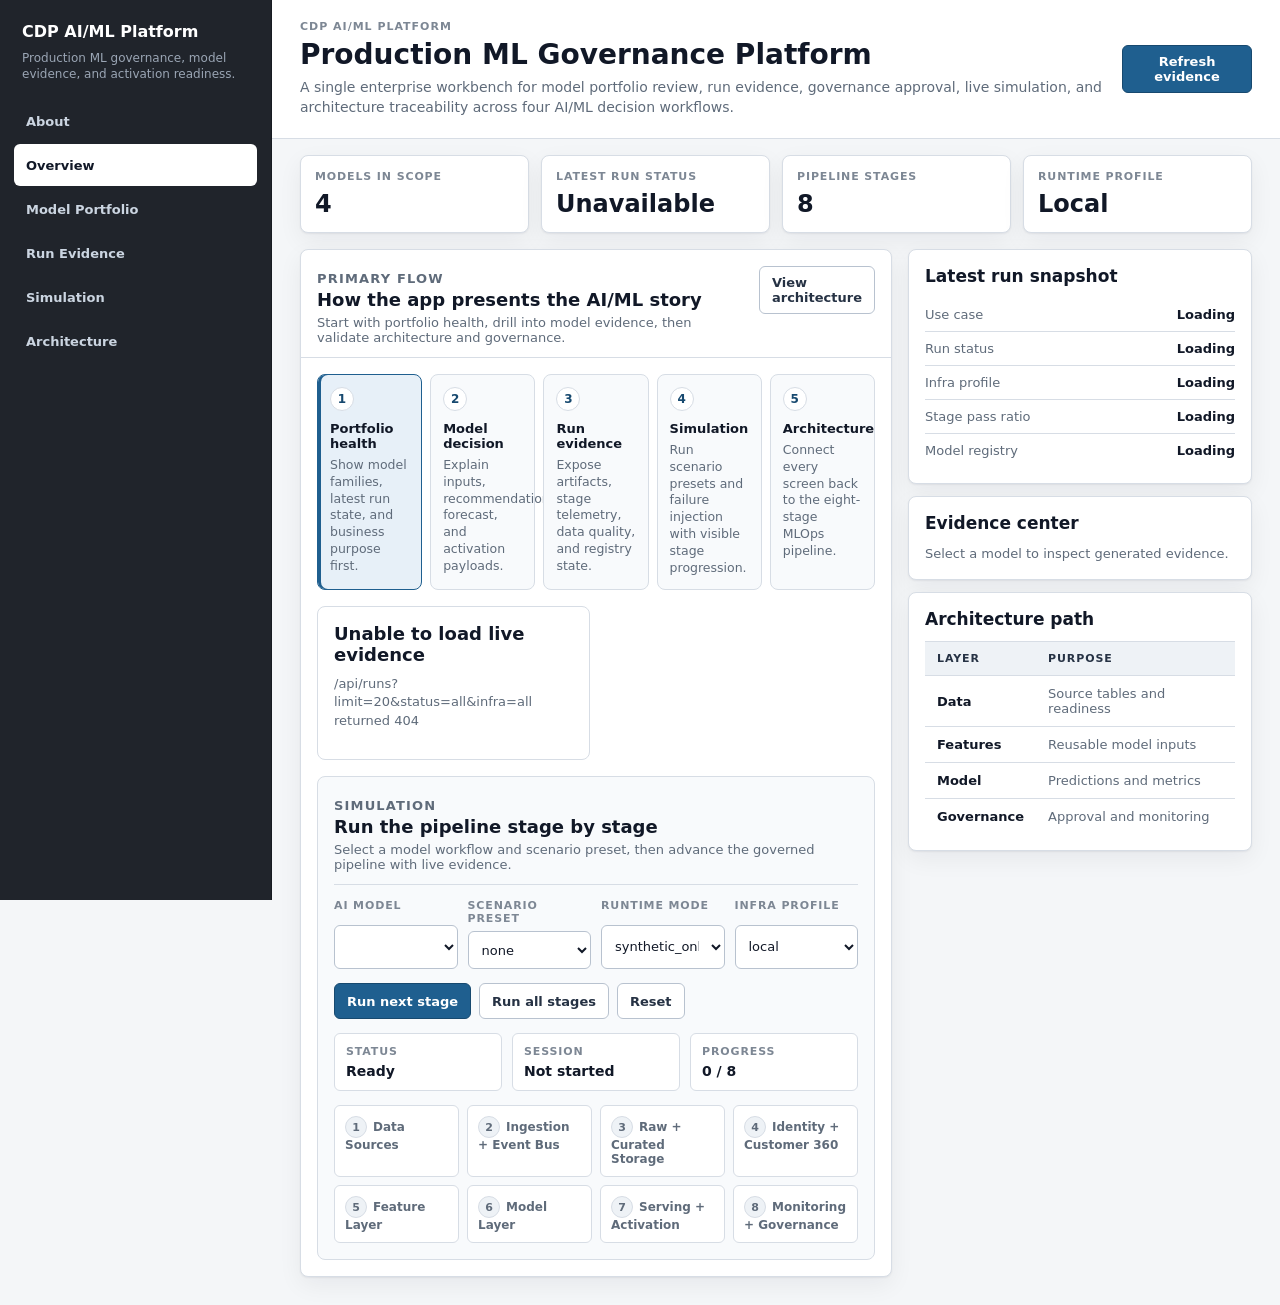
==== commit bf9e63e9: "Add enterprise CDP app experience" ====
--- a/ui/experience/index.html
+++ b/ui/experience/index.html
@@ -1,603 +1,203 @@
-<!DOCTYPE html>
+<!doctype html>
 <html lang="en">
   <head>
     <meta charset="UTF-8" />
     <meta name="viewport" content="width=device-width, initial-scale=1.0" />
-    <title>Simulation Flow & Architecture Reference</title>
-    <link rel="stylesheet" href="styles.css" />
-    <link rel="stylesheet" href="workbench-theme.css" />
+    <title>CDP AI/ML Platform</title>
+    <link rel="stylesheet" href="clean-flow.css" />
   </head>
   <body>
-    <div class="page-bg"></div>
-    <main class="app-shell">
-      <nav class="wb-theme-top-nav" aria-label="Experience navigation">
-        <a href="business-home.html" title="Start with the AI model portfolio and recommended decision sequence.">AI Decision Portfolio</a>
-        <a href="business-exec-summary.html" title="Review portfolio-level AI impact, model health, and readiness.">AI Impact Summary</a>
-        <a href="workbench.html" title="Inspect model recommendations, impact forecasts, and evidence for each flow.">Model Decision Workbench</a>
-        <a href="#simulate" class="is-active" data-presentation-step="simulate" data-nav-group="simulate" title="Change model setup, run stage-by-stage simulation, and inspect live evidence.">Simulation Flow</a>
-        <a href="#overview" data-presentation-step="overview" data-nav-group="reference" title="AI/ML Platform Architecture reference: runtime architecture, lineage, and evidence.">Architecture Reference</a>
-      </nav>
-
-      <header class="hero">
-        <p class="eyebrow">Enterprise AI/ML Platform Architecture</p>
-        <h1 id="architecture-page-title">Simulation Flow</h1>
-        <span class="sr-only">AI/ML Decision Intelligence Architecture</span>
-        <p id="architecture-page-subtitle" class="subtitle">
-          Change the model setup, run the AI/ML pipeline one stage at a time, and watch runtime evidence update as the flow progresses.
-        </p>
-      </header>
-
-      <section id="simulate" class="simulation-quickstart presentation-panel is-active" data-presentation-panel="simulate" aria-label="Change and simulate flow">
-        <div class="simulation-quickstart-copy">
-          <span class="label">Change &amp; Simulate Flow</span>
-          <h2>Choose a model setup, run the pipeline one stage at a time, and watch the evidence update.</h2>
-          <p id="sim-quick-status">Use the setup step to change use case, seed, runtime, scenario, or failure injection.</p>
+    <div class="clean-app">
+      <aside class="clean-rail">
+        <div class="clean-brand">
+          <strong>CDP AI/ML Platform</strong>
+          <span>Production ML governance, model evidence, and activation readiness.</span>
         </div>
-        <ol class="simulation-quick-steps">
-          <li>
-            <strong>1</strong>
-            <span>Change setup</span>
-            <a href="#configure" data-presentation-step="simulate">Use case, runtime, scenario</a>
-          </li>
-          <li>
-            <strong>2</strong>
-            <span>Simulate</span>
-            <div class="simulation-quick-actions">
-              <button id="quick-sim-next" class="action-btn" type="button">Run Next Stage</button>
-              <button id="quick-sim-reset" class="action-btn alt" type="button">Reset</button>
-            </div>
-          </li>
-          <li>
-            <strong>3</strong>
-            <span>Watch evidence</span>
-            <a href="#architecture-story" data-presentation-step="architecture-story">Open stage walkthrough</a>
-          </li>
-        </ol>
-      </section>
-
-      <div class="presentation-shell">
-        <aside class="presentation-steps" aria-label="Simulation and reference sections">
-          <span class="label">Presentation Steps</span>
-          <a href="#simulate" data-presentation-step="simulate"><strong>01</strong><span>Simulation flow</span></a>
-          <a href="#architecture-story" data-presentation-step="architecture-story"><strong>02</strong><span>AI/ML Architecture Walkthrough</span></a>
-          <a href="#hardening" data-presentation-step="hardening"><strong>03</strong><span>Enterprise AI hardening</span></a>
-          <a href="#evidence" data-presentation-step="evidence"><strong>04</strong><span>Model evidence</span></a>
-        </aside>
-
-        <div class="presentation-content">
-
-      <section class="card presentation-lede presentation-panel" data-presentation-panel="overview">
-        <div>
-          <span class="label">What This Proves</span>
-          <h2>One governed AI/ML runtime, four decision models, inspectable at every stage.</h2>
-          <p>
-            This page is designed as a technical AI/ML presentation: walk stage-by-stage, show model inputs and outputs,
-            point to actual artifacts, then show how the same runtime supports standalone execution and enterprise-grade MLOps hardening.
-          </p>
-        </div>
-      </section>
-
-      <section id="overview" class="technical-proof-strip presentation-panel" data-presentation-panel="overview" aria-label="Technical proof points">
-        <article>
-          <span>01</span>
-          <strong>Contract-Driven AI</strong>
-          <p>Each model starts from YAML contracts, not page-specific code.</p>
-        </article>
-        <article>
-          <span>02</span>
-          <strong>Eight ML Stages</strong>
-          <p>Source, ingest, storage, identity, features, model, activation, governance.</p>
-        </article>
-        <article>
-          <span>03</span>
-          <strong>Model Evidence</strong>
-          <p>Every stage can point to records, metrics, lineage, artifacts, and validation status.</p>
-        </article>
-        <article>
-          <span>04</span>
-          <strong>Enterprise AI Path</strong>
-          <p>Standalone runtime first, optional MLOps and enterprise hardening when enabled.</p>
-        </article>
-      </section>
-
-      <section class="card backend-architecture presentation-panel" data-presentation-panel="overview" aria-label="Backend architecture and design">
-        <div class="section-head compact">
+        <nav class="clean-nav" aria-label="Application sections">
+          <a href="about.html">About</a>
+          <a class="active" href="#overview">Overview</a>
+          <a href="#models">Model Portfolio</a>
+          <a href="#evidence">Run Evidence</a>
+          <a href="#simulation">Simulation</a>
+          <a href="#architecture">Architecture</a>
+        </nav>
+      </aside>
+
+      <main class="clean-content">
+        <header class="clean-topbar" id="overview">
           <div>
-            <span class="label">AI/ML Architecture &amp; Design</span>
-            <h2>Backend Model Runtime</h2>
-            <p>
-              The backend is organized as a contract-driven AI runtime: UI and API requests select a decision model,
-              the orchestrator executes the reusable ML pipeline, and each stage writes auditable model evidence for review.
+            <p class="clean-eyebrow">CDP AI/ML Platform</p>
+            <h1>Production ML Governance Platform</h1>
+            <p class="clean-summary">
+              A single enterprise workbench for model portfolio review, run evidence, governance approval,
+              live simulation, and architecture traceability across four AI/ML decision workflows.
             </p>
           </div>
+          <button id="refresh-evidence" class="clean-button" type="button">Refresh evidence</button>
+        </header>
+
+        <section class="clean-status-strip" aria-label="Portfolio status">
+          <article class="clean-metric">
+            <span>Models in scope</span>
+            <strong id="metric-model-count">4</strong>
+          </article>
+          <article class="clean-metric">
+            <span>Latest run status</span>
+            <strong id="metric-run-status">Loading</strong>
+          </article>
+          <article class="clean-metric">
+            <span>Pipeline stages</span>
+            <strong id="metric-stage-count">8</strong>
+          </article>
+          <article class="clean-metric">
+            <span>Runtime profile</span>
+            <strong id="metric-runtime">Local</strong>
+          </article>
+        </section>
+
+        <div class="clean-workspace">
+          <section class="clean-panel" id="models">
+            <div class="clean-panel-head">
+              <div>
+                <p class="clean-eyebrow">Primary flow</p>
+                <h2>How the app presents the AI/ML story</h2>
+                <p>Start with portfolio health, drill into model evidence, then validate architecture and governance.</p>
+              </div>
+              <a class="clean-button secondary" href="#architecture">View architecture</a>
+            </div>
+
+            <div class="clean-flow" id="presentation-flow" aria-label="Presentation flow">
+              <article class="clean-flow-step active">
+                <span>1</span>
+                <strong>Portfolio health</strong>
+                <p>Show model families, latest run state, and business purpose first.</p>
+              </article>
+              <article class="clean-flow-step">
+                <span>2</span>
+                <strong>Model decision</strong>
+                <p>Explain inputs, recommendations, forecast, and activation payloads.</p>
+              </article>
+              <article class="clean-flow-step">
+                <span>3</span>
+                <strong>Run evidence</strong>
+                <p>Expose artifacts, stage telemetry, data quality, and registry state.</p>
+              </article>
+              <article class="clean-flow-step">
+                <span>4</span>
+                <strong>Simulation</strong>
+                <p>Run scenario presets and failure injection with visible stage progression.</p>
+              </article>
+              <article class="clean-flow-step">
+                <span>5</span>
+                <strong>Architecture</strong>
+                <p>Connect every screen back to the eight-stage MLOps pipeline.</p>
+              </article>
+            </div>
+
+            <div id="model-grid" class="clean-model-grid" aria-live="polite">
+              <article class="clean-model-card skeleton"></article>
+              <article class="clean-model-card skeleton"></article>
+              <article class="clean-model-card skeleton"></article>
+              <article class="clean-model-card skeleton"></article>
+            </div>
+
+            <section class="clean-simulation" id="simulation" aria-label="Simulation controls">
+              <div class="clean-panel-head compact">
+                <div>
+                  <p class="clean-eyebrow">Simulation</p>
+                  <h2>Run the pipeline stage by stage</h2>
+                  <p>Select a model workflow and scenario preset, then advance the governed pipeline with live evidence.</p>
+                </div>
+              </div>
+
+              <div class="clean-sim-grid">
+                <label>
+                  <span>AI model</span>
+                  <select id="sim-use-case" aria-label="Simulation use case"></select>
+                </label>
+                <label>
+                  <span>Scenario preset</span>
+                  <select id="sim-scenario" aria-label="Simulation scenario preset">
+                    <option value="">none</option>
+                  </select>
+                </label>
+                <label>
+                  <span>Runtime mode</span>
+                  <select id="sim-runtime" aria-label="Simulation runtime mode">
+                    <option value="synthetic_only" selected>synthetic_only</option>
+                    <option value="default">default</option>
+                  </select>
+                </label>
+                <label>
+                  <span>Infra profile</span>
+                  <select id="sim-infra" aria-label="Simulation infrastructure profile">
+                    <option value="local" selected>local</option>
+                    <option value="oss">oss</option>
+                  </select>
+                </label>
+              </div>
+
+              <div class="clean-sim-actions" role="group" aria-label="Simulation actions">
+                <button id="sim-run-next" class="clean-button" type="button">Run next stage</button>
+                <button id="sim-run-all" class="clean-button secondary" type="button">Run all stages</button>
+                <button id="sim-reset" class="clean-button secondary" type="button">Reset</button>
+              </div>
+
+              <div class="clean-sim-status" aria-live="polite">
+                <div><span>Status</span><strong id="sim-status">Ready</strong></div>
+                <div><span>Session</span><strong id="sim-session">Not started</strong></div>
+                <div><span>Progress</span><strong id="sim-progress">0 / 8</strong></div>
+              </div>
+
+              <ol id="sim-stage-list" class="clean-stage-list" aria-label="Simulation stage progress">
+                <li>Data Sources</li>
+                <li>Ingestion + Event Bus</li>
+                <li>Raw + Curated Storage</li>
+                <li>Identity + Customer 360</li>
+                <li>Feature Layer</li>
+                <li>Model Layer</li>
+                <li>Serving + Activation</li>
+                <li>Monitoring + Governance</li>
+              </ol>
+            </section>
+          </section>
+
+          <aside class="clean-side">
+            <section class="clean-panel clean-side-card" id="evidence">
+              <h3>Latest run snapshot</h3>
+              <div class="clean-run-row"><span>Use case</span><strong id="run-use-case">Loading</strong></div>
+              <div class="clean-run-row"><span>Run status</span><strong id="run-status">Loading</strong></div>
+              <div class="clean-run-row"><span>Infra profile</span><strong id="run-infra">Loading</strong></div>
+              <div class="clean-run-row"><span>Stage pass ratio</span><strong id="run-stage-pass">Loading</strong></div>
+              <div class="clean-run-row"><span>Model registry</span><strong id="run-registry">Loading</strong></div>
+            </section>
+
+            <section class="clean-panel clean-side-card">
+              <h3>Evidence center</h3>
+              <div id="evidence-list" class="clean-evidence-list">
+                <span class="clean-muted">Select a model to inspect generated evidence.</span>
+              </div>
+            </section>
+
+            <section class="clean-panel clean-side-card" id="architecture">
+              <h3>Architecture path</h3>
+              <table class="clean-table">
+                <thead>
+                  <tr><th>Layer</th><th>Purpose</th></tr>
+                </thead>
+                <tbody>
+                  <tr><td><strong>Data</strong></td><td>Source tables and readiness</td></tr>
+                  <tr><td><strong>Features</strong></td><td>Reusable model inputs</td></tr>
+                  <tr><td><strong>Model</strong></td><td>Predictions and metrics</td></tr>
+                  <tr><td><strong>Governance</strong></td><td>Approval and monitoring</td></tr>
+                </tbody>
+              </table>
+            </section>
+          </aside>
         </div>
-
-        <figure class="backend-diagram">
-          <svg
-            class="backend-architecture-svg"
-            viewBox="0 0 1120 420"
-            role="img"
-            aria-labelledby="backend-svg-title backend-svg-desc"
-            xmlns="http://www.w3.org/2000/svg"
-          >
-            <title id="backend-svg-title">Backend architecture diagram</title>
-            <desc id="backend-svg-desc">
-              Diagram showing experience layer requests flowing into the live API, run orchestrator,
-              reusable eight-stage pipeline, and evidence artifacts, with contracts, runtime profiles,
-              and operational interfaces supporting the backend.
-            </desc>
-            <defs>
-              <linearGradient id="backendMainGradient" x1="0" y1="0" x2="1" y2="1">
-                <stop offset="0%" stop-color="#14486b" />
-                <stop offset="100%" stop-color="#1f8a83" />
-              </linearGradient>
-              <marker id="backendArrow" viewBox="0 0 10 10" refX="8" refY="5" markerWidth="8" markerHeight="8" orient="auto-start-reverse">
-                <path d="M 0 0 L 10 5 L 0 10 z" fill="#24617f" />
-              </marker>
-              <filter id="backendShadow" x="-8%" y="-18%" width="116%" height="140%">
-                <feDropShadow dx="0" dy="8" stdDeviation="8" flood-color="#0e263d" flood-opacity="0.14" />
-              </filter>
-            </defs>
-
-            <rect x="8" y="8" width="1104" height="404" rx="20" fill="#f7fbff" stroke="#cfe1ee" />
-            <text x="36" y="46" class="svg-eyebrow">Backend Architecture Flow</text>
-            <text x="36" y="76" class="svg-title">Contract-driven runtime with inspectable evidence at every stage</text>
-
-            <g filter="url(#backendShadow)">
-              <rect x="38" y="118" width="215" height="120" rx="16" fill="#ffffff" stroke="#c7ddea" />
-              <rect x="38" y="118" width="215" height="8" rx="4" fill="#1f7b75" />
-              <text x="58" y="154" class="svg-node-kicker">Experience Layer</text>
-              <text x="58" y="180" class="svg-node-title">HTML UI + Live API</text>
-              <text x="58" y="207" class="svg-node-copy">Workbench, architecture page,</text>
-              <text x="58" y="229" class="svg-node-copy">run controls, downloads.</text>
-
-              <rect x="318" y="118" width="215" height="120" rx="16" fill="#ffffff" stroke="#c7ddea" />
-              <rect x="318" y="118" width="215" height="8" rx="4" fill="#236b91" />
-              <text x="338" y="154" class="svg-node-kicker">Control Plane</text>
-              <text x="338" y="180" class="svg-node-title">Run Orchestrator</text>
-              <text x="338" y="207" class="svg-node-copy">Loads contracts, profiles,</text>
-              <text x="338" y="229" class="svg-node-copy">seeds, scenarios.</text>
-
-              <rect x="598" y="118" width="215" height="120" rx="16" fill="#ffffff" stroke="#c7ddea" />
-              <rect x="598" y="118" width="215" height="8" rx="4" fill="#0f8fa8" />
-              <text x="618" y="154" class="svg-node-kicker">Reusable Pipeline</text>
-              <text x="618" y="180" class="svg-node-title">8 Processing Stages</text>
-              <text x="618" y="207" class="svg-node-copy">Source, ingest, storage,</text>
-              <text x="618" y="229" class="svg-node-copy">identity, features, ML.</text>
-
-              <rect x="878" y="118" width="205" height="120" rx="16" fill="#ffffff" stroke="#c7ddea" />
-              <rect x="878" y="118" width="205" height="8" rx="4" fill="#5d7b39" />
-              <text x="898" y="154" class="svg-node-kicker">Evidence Plane</text>
-              <text x="898" y="180" class="svg-node-title">Artifacts + Registry</text>
-              <text x="898" y="207" class="svg-node-copy">Summaries, gates, metrics,</text>
-              <text x="898" y="229" class="svg-node-copy">lineage, run history.</text>
-            </g>
-
-            <path d="M 260 178 L 305 178" stroke="#24617f" stroke-width="3" marker-end="url(#backendArrow)" />
-            <path d="M 540 178 L 585 178" stroke="#24617f" stroke-width="3" marker-end="url(#backendArrow)" />
-            <path d="M 820 178 L 865 178" stroke="#24617f" stroke-width="3" marker-end="url(#backendArrow)" />
-
-            <g>
-              <rect x="318" y="286" width="215" height="72" rx="14" fill="#eef8fb" stroke="#c7ddea" />
-              <text x="338" y="316" class="svg-support-title">Contracts</text>
-              <text x="338" y="342" class="svg-support-copy">YAML entities, features, KPIs, gates</text>
-
-              <rect x="598" y="286" width="215" height="72" rx="14" fill="#eef8fb" stroke="#c7ddea" />
-              <text x="618" y="316" class="svg-support-title">Runtime Profiles</text>
-              <text x="618" y="342" class="svg-support-copy">Standalone, integrated, enterprise</text>
-
-              <rect x="878" y="286" width="205" height="72" rx="14" fill="#eef8fb" stroke="#c7ddea" />
-              <text x="898" y="316" class="svg-support-title">Ops Interfaces</text>
-              <text x="898" y="342" class="svg-support-copy">History, stages, metrics APIs</text>
-            </g>
-
-            <path d="M 425 286 L 425 248" stroke="#7da7bd" stroke-width="2" stroke-dasharray="6 6" marker-end="url(#backendArrow)" />
-            <path d="M 705 286 L 705 248" stroke="#7da7bd" stroke-width="2" stroke-dasharray="6 6" marker-end="url(#backendArrow)" />
-            <path d="M 980 286 L 980 248" stroke="#7da7bd" stroke-width="2" stroke-dasharray="6 6" marker-end="url(#backendArrow)" />
-          </svg>
-          <figcaption>
-            Requests enter through the experience layer, the orchestrator applies contract and runtime context,
-            the reusable pipeline executes the use case, and every run writes reviewable evidence.
-          </figcaption>
-        </figure>
-
-        <figure class="stage-component-diagram">
-          <svg
-            class="stage-architecture-svg"
-            viewBox="0 0 1120 620"
-            role="img"
-            aria-labelledby="stage-svg-title stage-svg-desc"
-            xmlns="http://www.w3.org/2000/svg"
-          >
-            <title id="stage-svg-title">Eight-stage technical component architecture</title>
-            <desc id="stage-svg-desc">
-              Technical component diagram for the eight backend stages from data sources through monitoring and governance,
-              including the main component, artifact output, and runtime handoff for each stage.
-            </desc>
-            <defs>
-              <marker id="stageArrow" viewBox="0 0 10 10" refX="8" refY="5" markerWidth="8" markerHeight="8" orient="auto-start-reverse">
-                <path d="M 0 0 L 10 5 L 0 10 z" fill="#236b91" />
-              </marker>
-              <filter id="stageShadow" x="-8%" y="-14%" width="116%" height="132%">
-                <feDropShadow dx="0" dy="7" stdDeviation="7" flood-color="#0e263d" flood-opacity="0.12" />
-              </filter>
-            </defs>
-
-            <rect x="8" y="8" width="1104" height="604" rx="20" fill="#fbfdff" stroke="#cfe1ee" />
-            <text x="36" y="46" class="svg-eyebrow">8-Stage Technical Component Diagram</text>
-            <text x="36" y="76" class="svg-title">Data Sources to Monitoring + Governance</text>
-            <text x="36" y="104" class="svg-stage-copy">Each stage has a clear runtime responsibility, artifact contract, and evidence handoff.</text>
-
-            <g filter="url(#stageShadow)">
-              <rect x="36" y="142" width="245" height="134" rx="16" fill="#ffffff" stroke="#c7ddea" />
-              <rect x="36" y="142" width="245" height="8" rx="4" fill="#1f7b75" />
-              <text x="56" y="174" class="svg-stage-number">01</text>
-              <text x="90" y="174" class="svg-node-title">Data Sources</text>
-              <text x="56" y="204" class="svg-node-copy">CSV / production tables</text>
-              <text x="56" y="226" class="svg-node-copy">Schema + volume checks</text>
-              <text x="56" y="254" class="svg-artifact-copy">Artifact: source profile + DQ report</text>
-
-              <rect x="316" y="142" width="245" height="134" rx="16" fill="#ffffff" stroke="#c7ddea" />
-              <rect x="316" y="142" width="245" height="8" rx="4" fill="#236b91" />
-              <text x="336" y="174" class="svg-stage-number">02</text>
-              <text x="370" y="170" class="svg-node-title">Ingestion +</text>
-              <text x="370" y="190" class="svg-node-title">Event Bus</text>
-              <text x="336" y="218" class="svg-node-copy">Topic writer / event envelope</text>
-              <text x="336" y="240" class="svg-node-copy">Kafka-like local mirror</text>
-              <text x="336" y="264" class="svg-artifact-copy">Artifact: raw topic JSONL</text>
-
-              <rect x="596" y="142" width="245" height="134" rx="16" fill="#ffffff" stroke="#c7ddea" />
-              <rect x="596" y="142" width="245" height="8" rx="4" fill="#0f8fa8" />
-              <text x="616" y="174" class="svg-stage-number">03</text>
-              <text x="650" y="170" class="svg-node-title">Raw + Curated</text>
-              <text x="650" y="190" class="svg-node-title">Storage</text>
-              <text x="616" y="218" class="svg-node-copy">Raw landing and curated records</text>
-              <text x="616" y="240" class="svg-node-copy">Warehouse-ready canonical shape</text>
-              <text x="616" y="264" class="svg-artifact-copy">Artifact: raw + curated files</text>
-
-              <rect x="876" y="142" width="208" height="134" rx="16" fill="#ffffff" stroke="#c7ddea" />
-              <rect x="876" y="142" width="208" height="8" rx="4" fill="#5d7b39" />
-              <text x="896" y="174" class="svg-stage-number">04</text>
-              <text x="930" y="174" class="svg-node-title">Identity + 360</text>
-              <text x="896" y="204" class="svg-node-copy">Identity map and resolved</text>
-              <text x="896" y="226" class="svg-node-copy">customer records</text>
-              <text x="896" y="254" class="svg-artifact-copy">Artifact: resolved profile</text>
-
-              <rect x="876" y="360" width="208" height="134" rx="16" fill="#ffffff" stroke="#c7ddea" />
-              <rect x="876" y="360" width="208" height="8" rx="4" fill="#1f7b75" />
-              <text x="896" y="392" class="svg-stage-number">05</text>
-              <text x="930" y="392" class="svg-node-title">Feature Layer</text>
-              <text x="896" y="422" class="svg-node-copy">Feature builder and optional</text>
-              <text x="896" y="444" class="svg-node-copy">feature-store artifacts</text>
-              <text x="896" y="472" class="svg-artifact-copy">Artifact: feature rows</text>
-
-              <rect x="596" y="360" width="245" height="134" rx="16" fill="#ffffff" stroke="#c7ddea" />
-              <rect x="596" y="360" width="245" height="8" rx="4" fill="#236b91" />
-              <text x="616" y="392" class="svg-stage-number">06</text>
-              <text x="650" y="392" class="svg-node-title">Model Layer</text>
-              <text x="616" y="422" class="svg-node-copy">Backend selection, training,</text>
-              <text x="616" y="444" class="svg-node-copy">scoring, lineage capture</text>
-              <text x="616" y="472" class="svg-artifact-copy">Artifact: predictions + metrics</text>
-
-              <rect x="316" y="360" width="245" height="134" rx="16" fill="#ffffff" stroke="#c7ddea" />
-              <rect x="316" y="360" width="245" height="8" rx="4" fill="#0f8fa8" />
-              <text x="336" y="392" class="svg-stage-number">07</text>
-              <text x="370" y="392" class="svg-node-title">Serving + Activation</text>
-              <text x="336" y="422" class="svg-node-copy">Decision payload builder</text>
-              <text x="336" y="444" class="svg-node-copy">Channel-ready activation</text>
-              <text x="336" y="472" class="svg-artifact-copy">Artifact: activation payloads</text>
-
-              <rect x="36" y="360" width="245" height="134" rx="16" fill="#ffffff" stroke="#c7ddea" />
-              <rect x="36" y="360" width="245" height="8" rx="4" fill="#5d7b39" />
-              <text x="56" y="392" class="svg-stage-number">08</text>
-              <text x="90" y="388" class="svg-node-title">Monitoring +</text>
-              <text x="90" y="408" class="svg-node-title">Governance</text>
-              <text x="56" y="436" class="svg-node-copy">Validation gates, readiness,</text>
-              <text x="56" y="458" class="svg-node-copy">DQ, metrics, approval state</text>
-              <text x="56" y="482" class="svg-artifact-copy">Artifact: governance report</text>
-            </g>
-
-            <path d="M 288 209 L 303 209" stroke="#236b91" stroke-width="3" marker-end="url(#stageArrow)" />
-            <path d="M 568 209 L 583 209" stroke="#236b91" stroke-width="3" marker-end="url(#stageArrow)" />
-            <path d="M 848 209 L 863 209" stroke="#236b91" stroke-width="3" marker-end="url(#stageArrow)" />
-            <path d="M 980 284 L 980 347" stroke="#236b91" stroke-width="3" marker-end="url(#stageArrow)" />
-            <path d="M 868 427 L 853 427" stroke="#236b91" stroke-width="3" marker-end="url(#stageArrow)" />
-            <path d="M 588 427 L 573 427" stroke="#236b91" stroke-width="3" marker-end="url(#stageArrow)" />
-            <path d="M 308 427 L 293 427" stroke="#236b91" stroke-width="3" marker-end="url(#stageArrow)" />
-
-            <rect x="36" y="532" width="1048" height="46" rx="14" fill="#eef8fb" stroke="#c7ddea" />
-            <text x="56" y="561" class="svg-support-copy">Execution contract: selected use case + seed + runtime profile -&gt; stage artifacts -&gt; summary.json -&gt; run registry -&gt; evidence and metrics APIs.</text>
-          </svg>
-          <figcaption>
-            The eight-stage runtime separates ingestion, storage, identity, features, modeling, activation, and governance so each layer can be tested and inspected independently.
-          </figcaption>
-        </figure>
-
-        <div class="backend-support-grid">
-          <article>
-            <span>Contracts</span>
-            <p>YAML use-case contracts define entities, features, output fields, KPIs, and validation expectations.</p>
-          </article>
-          <article>
-            <span>Runtime Modes</span>
-            <p>Standalone remains dependency-free; integrated and enterprise profiles add optional integration evidence.</p>
-          </article>
-          <article>
-            <span>Operational Interfaces</span>
-            <p>Run history, stage details, data-quality details, OpenAPI contracts, downloads, and metrics expose the backend state.</p>
-          </article>
-        </div>
-      </section>
-
-      <section class="card architecture-summary presentation-panel" data-presentation-panel="overview" aria-label="Technical architecture summary">
-        <span class="label">Technical Summary</span>
-        <h2>Architecture Summary For Technical Reviewers</h2>
-        <p>
-          This platform uses one reusable AI/ML backend pipeline for multiple decision models. A model workflow is selected
-          through metadata and contracts, not separate page logic. The live server exposes a lightweight API surface for
-          view-model data, model execution, simulation, run history, stage evidence, artifact download, inference contracts,
-          and metrics.
-        </p>
-        <p>
-          The orchestrator is the control point. It reads the selected model contract, runs the eight-stage data and ML flow,
-          writes deterministic artifacts under the run directory, and registers the result for later comparison. This keeps
-          the standalone build simple while still making lineage, validation gates, model metrics, and activation outputs
-          inspectable from the UI.
-        </p>
-        <p>
-          Enterprise integration hardening is deliberately profile-driven. Integrations such as MLflow lineage, Feast-style feature
-          store artifacts, Splink identity evidence, Airflow metadata, Keycloak readiness, monitoring summaries, and
-          Prometheus metrics can be shown without forcing those heavier services into the default standalone path.
-        </p>
-      </section>
-
-      <section id="configure" class="controls card presentation-panel is-active" data-presentation-panel="simulate">
-        <div class="control-block">
-          <label class="label" for="use-case-select">AI/ML Use Case</label>
-          <select id="use-case-select" aria-label="Select AI/ML use case"></select>
-        </div>
-
-        <div class="control-block">
-          <label class="label" for="enterprise-profile-select">Architecture Profile</label>
-          <select id="enterprise-profile-select" aria-label="Application architecture profile">
-            <option value="standalone" selected>Standalone AI Runtime</option>
-            <option value="product_like">Enterprise Integration Profile</option>
-          </select>
-          <p class="small">Enterprise Integration Profile exposes optional lineage, feature-store, identity, orchestration, and access-control readiness while the default runtime stays standalone.</p>
-        </div>
-
-        <div class="control-block">
-          <span class="label">Model Execution</span>
-          <div class="run-inline">
-            <label class="small-inline">
-              <input id="run-selected-only" type="checkbox" checked />
-              Selected AI/ML use case only
-            </label>
-            <label class="small-inline">
-              Seed
-              <input id="run-seed" type="number" value="101" min="1" />
-            </label>
-            <label class="small-inline">
-              Data Runtime
-              <select id="run-runtime-mode" aria-label="Run runtime mode">
-                <option value="default" selected>default</option>
-                <option value="synthetic_only">synthetic_only</option>
-              </select>
-            </label>
-            <label class="small-inline">
-              Scenario Preset
-              <select id="run-scenario-id" aria-label="Scenario preset">
-                <option value="">none</option>
-              </select>
-            </label>
-          </div>
-          <div class="run-inline">
-            <label class="small-inline">
-              <input id="failure-dq" type="checkbox" />
-              Inject DQ fail
-            </label>
-            <label class="small-inline">
-              <input id="failure-schema" type="checkbox" />
-              Inject schema fail
-            </label>
-            <label class="small-inline">
-              <input id="failure-backend" type="checkbox" />
-              Inject backend unavailable
-            </label>
-          </div>
-          <div class="run-buttons">
-            <button id="run-oss-btn" class="action-btn" type="button">Run Integrated AI Runtime</button>
-            <button id="run-local-btn" class="action-btn alt" type="button">Run Standalone AI Runtime</button>
-            <button id="sim-next-btn" class="action-btn" type="button">Run Next Stage</button>
-            <button id="sim-pause-btn" class="action-btn alt" type="button">Pause Simulation</button>
-            <button id="sim-resume-btn" class="action-btn" type="button">Resume Simulation</button>
-            <button id="sim-reset-btn" class="action-btn alt" type="button">Reset Simulation</button>
-          </div>
-          <p id="run-status" class="small">Model execution requires the live UI server (`make ui-live`).</p>
-        </div>
-      </section>
-
-      <section id="architecture-story" class="card architecture-story-shell presentation-panel" data-presentation-panel="architecture-story">
-        <div class="section-head">
-          <h2>AI/ML Architecture Walkthrough</h2>
-          <p id="arch-story-subtitle">Follow one model run end-to-end: architecture intent, runtime inputs/outputs, components, and evidence.</p>
-        </div>
-        <div class="architecture-story-layout">
-          <aside class="architecture-story-rail-wrap">
-            <div class="architecture-story-rail-head">
-              <strong id="arch-story-title">Architecture story</strong>
-              <span id="arch-story-progress" class="small">1 / 8</span>
-            </div>
-            <ol id="arch-story-rail" class="architecture-story-rail"></ol>
-            <div class="architecture-story-nav">
-              <button id="arch-story-prev" class="action-btn alt" type="button">Previous Stage</button>
-              <button id="arch-story-next" class="action-btn" type="button">Next Stage</button>
-            </div>
-          </aside>
-          <div class="architecture-story-main">
-            <article class="architecture-stage-intro">
-              <div class="architecture-stage-head">
-                <h3 id="arch-stage-title">Stage</h3>
-                <span id="arch-story-status"></span>
-              </div>
-              <p id="arch-stage-summary" class="small"></p>
-              <p id="arch-stage-what" class="architecture-stage-what"></p>
-              <div id="arch-stage-proof" class="architecture-stage-proof"></div>
-            </article>
-            <div class="architecture-stage-grid">
-              <article class="architecture-stage-card">
-                <h3>Data In</h3>
-                <div id="arch-stage-inputs"></div>
-              </article>
-              <article class="architecture-stage-card">
-                <h3>Data Out</h3>
-                <div id="arch-stage-outputs"></div>
-              </article>
-              <article class="architecture-stage-card">
-                <h3>Components</h3>
-                <div id="arch-stage-components"></div>
-              </article>
-              <article class="architecture-stage-card">
-                <h3>Evidence</h3>
-                <div id="arch-stage-evidence"></div>
-              </article>
-            </div>
-            <div id="arch-stage-source" class="small architecture-stage-source"></div>
-          </div>
-        </div>
-      </section>
-
-      <section id="hardening" class="card presentation-panel" data-presentation-panel="hardening">
-        <div class="section-head">
-          <h2>Enterprise Integration Path</h2>
-          <p>Show how the same standalone AI/ML pipeline can present production-style evidence without forcing external services into the default standalone runtime.</p>
-        </div>
-        <div class="hardening-story">
-          <div class="hardening-story-main">
-            <span class="label">Architecture Message</span>
-            <h3>The platform keeps one model contract, then layers on lineage, feature-store, identity, orchestration, and access-control integration points.</h3>
-            <p>
-              The same 8-stage AI/ML pipeline can stay local, mirror into integrated infrastructure, and expose lineage, DQ,
-              monitoring, and metrics evidence when the Enterprise Integration Profile is selected.
-            </p>
-          </div>
-          <div class="hardening-path">
-            <div><strong>Standalone AI Runtime</strong><span>Local artifacts + synthetic/CSV sources</span></div>
-            <div><strong>Integrated Runtime</strong><span>Kafka, Postgres, MinIO mirrors</span></div>
-            <div><strong>Enterprise Profile</strong><span>Lineage, DQ, monitoring, metrics, optional services</span></div>
-          </div>
-        </div>
-        <div id="enterprise-hardening" class="hardening-modules"></div>
-        <div class="hardening-activation-note">
-          <strong>To present the full path:</strong> go to Model Execution, choose Enterprise Integration Profile, then run Integrated AI Runtime.
-        </div>
-        <div class="hardening-footnote">
-          <strong>Operating model:</strong> standalone remains dependency-free; the Enterprise Integration Profile emits adapter artifacts and connects to external tools only when they are enabled.
-        </div>
-      </section>
-
-      <section id="evidence" class="card evidence-command presentation-panel" data-presentation-panel="evidence">
-        <div class="section-head">
-          <h2>Model Evidence Center</h2>
-          <p>Inspect the signals a technical reviewer usually asks for: model evidence, architecture flow, run history, and portfolio health.</p>
-          <div class="evidence-tabs" role="tablist" aria-label="Model evidence views">
-            <button type="button" class="evidence-tab" data-evidence-view="artifacts">Model Evidence</button>
-            <button type="button" class="evidence-tab" data-evidence-view="flow">AI/ML Architecture Flow</button>
-            <button type="button" class="evidence-tab" data-evidence-view="history">Model Run History</button>
-            <button type="button" class="evidence-tab" data-evidence-view="portfolio">AI Portfolio Health</button>
-          </div>
-        </div>
-        <div id="runtime-banner" class="runtime-banner"></div>
-      </section>
-
-      <section class="card evidence-panel presentation-panel" data-presentation-panel="evidence" data-evidence-panel="history">
-        <div class="section-head evidence-section-head">
-          <div>
-          <h2>Model Run History Comparison</h2>
-            <p>Compare recent model runs side-by-side by KPI, overall status, and pipeline health.</p>
-          </div>
-          <div class="history-filters">
-            <label class="small-inline" for="run-history-limit">
-              Limit
-              <select id="run-history-limit" aria-label="Run history limit">
-                <option value="3" selected>3</option>
-                <option value="6">6</option>
-                <option value="9">9</option>
-                <option value="12">12</option>
-              </select>
-            </label>
-            <label class="small-inline" for="run-history-status">
-              Status
-              <select id="run-history-status" aria-label="Run history status filter">
-                <option value="all" selected>All</option>
-                <option value="pass">Pass</option>
-                <option value="fail">Fail</option>
-              </select>
-            </label>
-            <label class="small-inline" for="run-history-infra">
-              Runtime Profile
-              <select id="run-history-infra" aria-label="Run history infrastructure filter">
-                <option value="all" selected>All</option>
-                <option value="local">Standalone AI Runtime</option>
-                <option value="oss">Integrated AI Runtime</option>
-              </select>
-            </label>
-            <label class="small-inline" for="run-history-baseline">
-              Baseline
-              <select id="run-history-baseline" aria-label="Run history baseline selector">
-                <option value="latest" selected>Latest Run</option>
-                <option value="previous">Previous Run</option>
-              </select>
-            </label>
-          </div>
-        </div>
-        <div id="run-history" class="run-history-wrap"></div>
-      </section>
-
-      <section class="card evidence-panel presentation-panel" data-presentation-panel="evidence" data-evidence-panel="portfolio">
-        <div class="section-head">
-          <h2>AI Portfolio Health</h2>
-          <p>One-screen health snapshot across latest model runs, selected AI/ML use case status, and the live/snapshot data feed.</p>
-        </div>
-        <div id="portfolio-tiles" class="tiles evidence-tiles"></div>
-      </section>
-
-      <section class="card evidence-panel presentation-panel" data-presentation-panel="evidence" data-evidence-panel="flow">
-        <div class="section-head">
-          <h2>AI/ML Architecture Flow</h2>
-          <p>Upstream-to-downstream model platform layers in the canonical execution order.</p>
-        </div>
-        <div id="architecture-flow" class="architecture-grid"></div>
-      </section>
-
-      <section class="detail-layout evidence-panel presentation-panel" data-presentation-panel="evidence" data-evidence-panel="artifacts">
-        <article class="card detail-panel">
-          <div class="section-head">
-            <h2>AI/ML Use Case Story</h2>
-            <p id="story-caption"></p>
-          </div>
-          <div id="story-content"></div>
-        </article>
-
-        <article class="card detail-panel">
-          <div class="section-head">
-            <h2>Model Run Evidence</h2>
-            <p id="run-caption"></p>
-          </div>
-          <div id="run-content"></div>
-        </article>
-      </section>
-
-      <section class="card footer-note presentation-panel" data-presentation-panel="evidence">
-        <p>
-          This UI is snapshot-driven (`ui/data/view_model.json`) so presentations can explain AI/ML architecture and outcomes
-          without triggering backend model jobs live.
-        </p>
-      </section>
-        </div>
-      </div>
-    </main>
-
-    <script src="app.js"></script>
+      </main>
+    </div>
+
+    <script src="clean-flow.js"></script>
   </body>
 </html>
--- a/ui/experience/clean-flow.css
+++ b/ui/experience/clean-flow.css
@@ -0,0 +1,608 @@
+:root {
+  --bg: #f4f6f8;
+  --surface: #ffffff;
+  --surface-2: #f8fafc;
+  --surface-3: #eef2f6;
+  --ink: #111827;
+  --ink-2: #263244;
+  --muted: #5f6b7a;
+  --muted-2: #7d8794;
+  --border: #d7dde5;
+  --border-2: #b8c2cf;
+  --nav: #20242b;
+  --primary: #1f5f8f;
+  --primary-2: #17496f;
+  --primary-soft: #e7f0f8;
+  --good: #1f7a4d;
+  --good-soft: #e7f6ee;
+  --warn: #986a1b;
+  --bad: #b42318;
+  --radius: 8px;
+  --shadow: 0 1px 2px rgba(17, 24, 39, 0.06), 0 8px 24px rgba(17, 24, 39, 0.06);
+  --font: Inter, ui-sans-serif, system-ui, -apple-system, BlinkMacSystemFont, "Segoe UI", Roboto, "Helvetica Neue", Arial, sans-serif;
+}
+
+* {
+  box-sizing: border-box;
+}
+
+body {
+  margin: 0;
+  min-height: 100vh;
+  overflow-x: hidden;
+  background: var(--bg);
+  color: var(--ink);
+  font-family: var(--font);
+}
+
+.clean-app {
+  display: grid;
+  grid-template-columns: 272px minmax(0, 1fr);
+  min-height: 100vh;
+  min-width: 0;
+}
+
+.clean-rail {
+  position: sticky;
+  top: 0;
+  height: 100vh;
+  background: var(--nav);
+  color: #d7dee8;
+  padding: 22px 14px;
+  border-right: 1px solid #171b21;
+}
+
+.clean-brand {
+  padding: 0 8px 18px;
+  color: #ffffff;
+}
+
+.clean-brand strong {
+  display: block;
+  font-size: 16px;
+  line-height: 1.25;
+}
+
+.clean-brand span {
+  display: block;
+  margin-top: 8px;
+  color: #9aa5b4;
+  font-size: 12px;
+  line-height: 1.35;
+}
+
+.clean-nav {
+  display: grid;
+  gap: 2px;
+}
+
+.clean-nav a {
+  display: flex;
+  align-items: center;
+  min-height: 42px;
+  padding: 10px 12px;
+  border-radius: 6px;
+  color: #cbd5e1;
+  font-size: 13px;
+  font-weight: 650;
+  text-decoration: none;
+}
+
+.clean-nav a:hover {
+  background: rgba(255, 255, 255, 0.06);
+  color: #ffffff;
+}
+
+.clean-nav a.active {
+  background: #ffffff;
+  color: var(--ink);
+}
+
+.clean-content {
+  min-width: 0;
+}
+
+.clean-topbar {
+  display: flex;
+  justify-content: space-between;
+  gap: 20px;
+  align-items: center;
+  padding: 20px 28px;
+  border-bottom: 1px solid var(--border);
+  background: var(--surface);
+}
+
+.clean-topbar > div {
+  min-width: 0;
+}
+
+.clean-eyebrow {
+  margin: 0 0 6px;
+  color: var(--muted-2);
+  font-size: 11px;
+  font-weight: 800;
+  letter-spacing: 0.09em;
+  text-transform: uppercase;
+}
+
+h1,
+h2,
+h3,
+p {
+  margin-top: 0;
+}
+
+h1 {
+  margin-bottom: 6px;
+  font-size: 28px;
+  line-height: 1.15;
+  overflow-wrap: anywhere;
+}
+
+.clean-summary {
+  margin: 0;
+  max-width: 980px;
+  color: var(--muted);
+  font-size: 14px;
+  line-height: 1.45;
+}
+
+.clean-status-strip {
+  display: grid;
+  grid-template-columns: repeat(4, minmax(140px, 1fr));
+  gap: 12px;
+  padding: 16px 28px;
+}
+
+.clean-metric,
+.clean-panel,
+.clean-model-card,
+.clean-flow-step {
+  border: 1px solid var(--border);
+  border-radius: var(--radius);
+  background: var(--surface);
+  box-shadow: var(--shadow);
+}
+
+.clean-metric {
+  padding: 14px;
+}
+
+.clean-metric span,
+.clean-badge {
+  display: block;
+  margin-bottom: 7px;
+  color: var(--muted-2);
+  font-size: 11px;
+  font-weight: 800;
+  letter-spacing: 0.08em;
+  text-transform: uppercase;
+}
+
+.clean-metric strong {
+  color: var(--ink);
+  font-size: 24px;
+}
+
+.clean-workspace {
+  display: grid;
+  grid-template-columns: minmax(0, 1fr) 344px;
+  gap: 16px;
+  padding: 0 28px 28px;
+}
+
+.clean-panel-head {
+  display: flex;
+  justify-content: space-between;
+  gap: 16px;
+  align-items: start;
+  padding: 16px 16px 12px;
+  border-bottom: 1px solid var(--border);
+}
+
+.clean-panel-head.compact {
+  padding: 0 0 12px;
+}
+
+.clean-panel-head h2 {
+  margin: 3px 0 0;
+  font-size: 18px;
+}
+
+.clean-panel-head p {
+  margin: 5px 0 0;
+  color: var(--muted);
+  font-size: 13px;
+}
+
+.clean-flow {
+  display: grid;
+  grid-template-columns: repeat(5, minmax(0, 1fr));
+  gap: 8px;
+  padding: 16px;
+}
+
+.clean-flow-step {
+  min-height: 110px;
+  background: var(--surface-2);
+  padding: 12px;
+  box-shadow: none;
+}
+
+.clean-flow-step.active {
+  border-color: var(--primary);
+  background: var(--primary-soft);
+  box-shadow: inset 3px 0 0 var(--primary);
+}
+
+.clean-flow-step span {
+  display: inline-flex;
+  align-items: center;
+  justify-content: center;
+  width: 24px;
+  height: 24px;
+  margin-bottom: 10px;
+  border-radius: 999px;
+  background: var(--surface);
+  border: 1px solid var(--border);
+  color: var(--primary-2);
+  font-size: 12px;
+  font-weight: 800;
+}
+
+.clean-flow-step strong {
+  display: block;
+  margin-bottom: 6px;
+  color: var(--ink);
+  font-size: 13px;
+}
+
+.clean-flow-step p {
+  margin: 0;
+  color: var(--muted);
+  font-size: 12.5px;
+  line-height: 1.35;
+}
+
+.clean-model-grid {
+  display: grid;
+  grid-template-columns: repeat(2, minmax(0, 1fr));
+  gap: 12px;
+  padding: 0 16px 16px;
+}
+
+.clean-simulation {
+  margin: 0 16px 16px;
+  padding: 16px;
+  border: 1px solid var(--border);
+  border-radius: var(--radius);
+  background: var(--surface-2);
+}
+
+.clean-sim-grid {
+  display: grid;
+  grid-template-columns: repeat(4, minmax(0, 1fr));
+  gap: 10px;
+  margin-top: 14px;
+}
+
+.clean-sim-grid label {
+  display: grid;
+  gap: 6px;
+  min-width: 0;
+}
+
+.clean-sim-grid label span,
+.clean-sim-status span {
+  color: var(--muted-2);
+  font-size: 11px;
+  font-weight: 800;
+  letter-spacing: 0.08em;
+  text-transform: uppercase;
+}
+
+.clean-sim-grid select {
+  width: 100%;
+  min-height: 38px;
+  border: 1px solid var(--border-2);
+  border-radius: 6px;
+  background: var(--surface);
+  color: var(--ink);
+  font: inherit;
+  font-size: 13px;
+  padding: 7px 9px;
+}
+
+.clean-sim-actions {
+  display: flex;
+  flex-wrap: wrap;
+  gap: 8px;
+  margin-top: 14px;
+}
+
+.clean-sim-status {
+  display: grid;
+  grid-template-columns: repeat(3, minmax(0, 1fr));
+  gap: 10px;
+  margin-top: 14px;
+}
+
+.clean-sim-status div {
+  display: grid;
+  gap: 5px;
+  padding: 11px;
+  border: 1px solid var(--border);
+  border-radius: 6px;
+  background: var(--surface);
+}
+
+.clean-sim-status strong {
+  color: var(--ink);
+  font-size: 14px;
+  overflow-wrap: anywhere;
+}
+
+.clean-stage-list {
+  display: grid;
+  grid-template-columns: repeat(4, minmax(0, 1fr));
+  gap: 8px;
+  margin: 14px 0 0;
+  padding: 0;
+  list-style: none;
+  counter-reset: sim-stage;
+}
+
+.clean-stage-list li {
+  counter-increment: sim-stage;
+  min-height: 54px;
+  padding: 10px;
+  border: 1px solid var(--border);
+  border-radius: 6px;
+  background: var(--surface);
+  color: var(--muted);
+  font-size: 12px;
+  font-weight: 700;
+}
+
+.clean-stage-list li::before {
+  content: counter(sim-stage);
+  display: inline-flex;
+  align-items: center;
+  justify-content: center;
+  width: 20px;
+  height: 20px;
+  margin-right: 6px;
+  border-radius: 999px;
+  border: 1px solid var(--border);
+  background: var(--surface-3);
+  color: var(--muted);
+  font-size: 11px;
+}
+
+.clean-stage-list li.done {
+  border-color: #b9ddca;
+  background: var(--good-soft);
+  color: var(--good);
+}
+
+.clean-stage-list li.done::before {
+  border-color: #b9ddca;
+  background: #ffffff;
+  color: var(--good);
+}
+
+.clean-model-card {
+  padding: 16px;
+  box-shadow: none;
+}
+
+.clean-model-card h3 {
+  margin-bottom: 10px;
+  font-size: 18px;
+}
+
+.clean-badge {
+  display: inline-flex;
+  align-items: center;
+  min-height: 24px;
+  padding: 3px 10px;
+  border: 1px solid #b9ddca;
+  border-radius: 999px;
+  background: var(--good-soft);
+  color: var(--good);
+}
+
+.clean-model-card p,
+.clean-muted {
+  color: var(--muted);
+  font-size: 13px;
+  line-height: 1.42;
+}
+
+.clean-fields {
+  display: grid;
+  gap: 7px;
+  margin: 12px 0 14px;
+  color: var(--ink-2);
+  font-size: 13px;
+}
+
+.clean-button {
+  display: inline-flex;
+  align-items: center;
+  justify-content: center;
+  min-height: 36px;
+  padding: 8px 12px;
+  border: 1px solid var(--primary-2);
+  border-radius: 6px;
+  background: var(--primary);
+  color: #ffffff;
+  font-family: var(--font);
+  font-size: 13px;
+  font-weight: 750;
+  text-decoration: none;
+  cursor: pointer;
+}
+
+.clean-button.secondary {
+  border-color: var(--border-2);
+  background: var(--surface);
+  color: var(--ink-2);
+}
+
+.clean-side {
+  display: grid;
+  gap: 12px;
+  align-self: start;
+}
+
+.clean-side-card {
+  padding: 16px;
+}
+
+.clean-side-card h3 {
+  margin-bottom: 12px;
+  font-size: 17px;
+}
+
+.clean-run-row {
+  display: flex;
+  justify-content: space-between;
+  gap: 12px;
+  padding: 9px 0;
+  border-top: 1px solid var(--border);
+  color: var(--muted);
+  font-size: 13px;
+}
+
+.clean-run-row:first-of-type {
+  border-top: 0;
+}
+
+.clean-run-row strong {
+  color: var(--ink);
+  text-align: right;
+}
+
+.clean-evidence-list {
+  display: grid;
+  gap: 8px;
+}
+
+.clean-evidence-list a {
+  display: flex;
+  justify-content: space-between;
+  gap: 10px;
+  padding: 10px;
+  border: 1px solid var(--border);
+  border-radius: 6px;
+  background: var(--surface-2);
+  color: var(--ink-2);
+  font-size: 13px;
+  font-weight: 650;
+  text-decoration: none;
+}
+
+.clean-table {
+  width: 100%;
+  border-collapse: collapse;
+}
+
+.clean-table th,
+.clean-table td {
+  padding: 10px 12px;
+  border-top: 1px solid var(--border);
+  text-align: left;
+  font-size: 13px;
+}
+
+.clean-table th {
+  background: var(--surface-3);
+  color: var(--ink-2);
+  font-size: 11px;
+  font-weight: 800;
+  letter-spacing: 0.08em;
+  text-transform: uppercase;
+}
+
+.clean-table td {
+  color: var(--muted);
+}
+
+.clean-table td strong {
+  color: var(--ink);
+}
+
+.skeleton {
+  min-height: 210px;
+  background: linear-gradient(90deg, #ffffff, #f0f3f7, #ffffff);
+  background-size: 200% 100%;
+  animation: clean-loading 1.2s linear infinite;
+}
+
+@keyframes clean-loading {
+  from { background-position: 200% 0; }
+  to { background-position: -200% 0; }
+}
+
+@media (max-width: 1100px) {
+  .clean-app {
+    grid-template-columns: 1fr;
+  }
+
+  .clean-rail {
+    position: sticky;
+    z-index: 2;
+    height: auto;
+    min-width: 0;
+    overflow: hidden;
+  }
+
+  .clean-nav {
+    display: flex;
+    overflow-x: auto;
+    width: 100%;
+    padding-bottom: 2px;
+  }
+
+  .clean-nav a {
+    flex: 0 0 auto;
+  }
+
+  .clean-workspace {
+    grid-template-columns: 1fr;
+  }
+
+  .clean-sim-grid,
+  .clean-stage-list {
+    grid-template-columns: repeat(2, minmax(0, 1fr));
+  }
+}
+
+@media (max-width: 760px) {
+  .clean-topbar,
+  .clean-status-strip,
+  .clean-workspace {
+    padding-left: 14px;
+    padding-right: 14px;
+  }
+
+  .clean-topbar,
+  .clean-status-strip,
+  .clean-flow,
+  .clean-model-grid,
+  .clean-sim-grid,
+  .clean-sim-status,
+  .clean-stage-list {
+    grid-template-columns: 1fr;
+  }
+
+  .clean-topbar {
+    align-items: stretch;
+    flex-direction: column;
+  }
+
+  h1 {
+    font-size: 27px;
+  }
+}
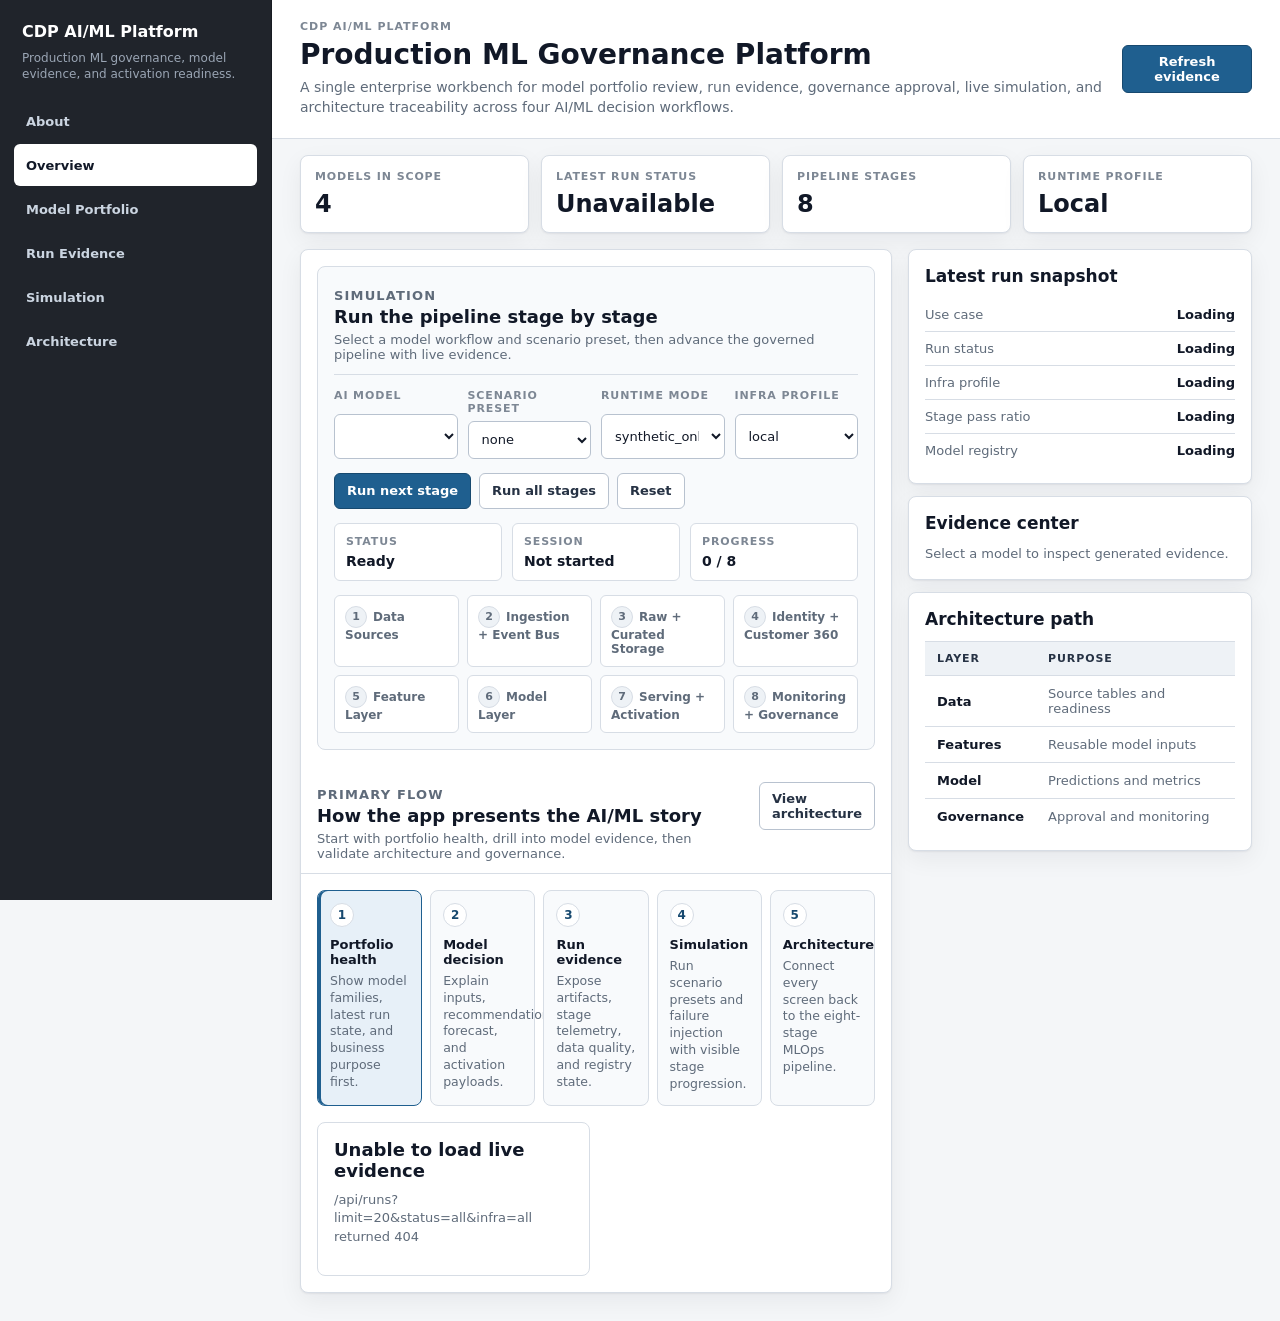
==== commit a783b42f: "Refine simulation workflow UI" ====
--- a/ui/experience/index.html
+++ b/ui/experience/index.html
@@ -57,50 +57,6 @@
 
         <div class="clean-workspace">
           <section class="clean-panel" id="models">
-            <div class="clean-panel-head">
-              <div>
-                <p class="clean-eyebrow">Primary flow</p>
-                <h2>How the app presents the AI/ML story</h2>
-                <p>Start with portfolio health, drill into model evidence, then validate architecture and governance.</p>
-              </div>
-              <a class="clean-button secondary" href="#architecture">View architecture</a>
-            </div>
-
-            <div class="clean-flow" id="presentation-flow" aria-label="Presentation flow">
-              <article class="clean-flow-step active">
-                <span>1</span>
-                <strong>Portfolio health</strong>
-                <p>Show model families, latest run state, and business purpose first.</p>
-              </article>
-              <article class="clean-flow-step">
-                <span>2</span>
-                <strong>Model decision</strong>
-                <p>Explain inputs, recommendations, forecast, and activation payloads.</p>
-              </article>
-              <article class="clean-flow-step">
-                <span>3</span>
-                <strong>Run evidence</strong>
-                <p>Expose artifacts, stage telemetry, data quality, and registry state.</p>
-              </article>
-              <article class="clean-flow-step">
-                <span>4</span>
-                <strong>Simulation</strong>
-                <p>Run scenario presets and failure injection with visible stage progression.</p>
-              </article>
-              <article class="clean-flow-step">
-                <span>5</span>
-                <strong>Architecture</strong>
-                <p>Connect every screen back to the eight-stage MLOps pipeline.</p>
-              </article>
-            </div>
-
-            <div id="model-grid" class="clean-model-grid" aria-live="polite">
-              <article class="clean-model-card skeleton"></article>
-              <article class="clean-model-card skeleton"></article>
-              <article class="clean-model-card skeleton"></article>
-              <article class="clean-model-card skeleton"></article>
-            </div>
-
             <section class="clean-simulation" id="simulation" aria-label="Simulation controls">
               <div class="clean-panel-head compact">
                 <div>
@@ -160,6 +116,50 @@
                 <li>Monitoring + Governance</li>
               </ol>
             </section>
+
+            <div class="clean-panel-head clean-static-overview" id="models">
+              <div>
+                <p class="clean-eyebrow">Primary flow</p>
+                <h2>How the app presents the AI/ML story</h2>
+                <p>Start with portfolio health, drill into model evidence, then validate architecture and governance.</p>
+              </div>
+              <a class="clean-button secondary" href="#architecture">View architecture</a>
+            </div>
+
+            <div class="clean-flow clean-static-overview" id="presentation-flow" aria-label="Presentation flow">
+              <article class="clean-flow-step active">
+                <span>1</span>
+                <strong>Portfolio health</strong>
+                <p>Show model families, latest run state, and business purpose first.</p>
+              </article>
+              <article class="clean-flow-step">
+                <span>2</span>
+                <strong>Model decision</strong>
+                <p>Explain inputs, recommendations, forecast, and activation payloads.</p>
+              </article>
+              <article class="clean-flow-step">
+                <span>3</span>
+                <strong>Run evidence</strong>
+                <p>Expose artifacts, stage telemetry, data quality, and registry state.</p>
+              </article>
+              <article class="clean-flow-step">
+                <span>4</span>
+                <strong>Simulation</strong>
+                <p>Run scenario presets and failure injection with visible stage progression.</p>
+              </article>
+              <article class="clean-flow-step">
+                <span>5</span>
+                <strong>Architecture</strong>
+                <p>Connect every screen back to the eight-stage MLOps pipeline.</p>
+              </article>
+            </div>
+
+            <div id="model-grid" class="clean-model-grid clean-static-overview" aria-live="polite">
+              <article class="clean-model-card skeleton"></article>
+              <article class="clean-model-card skeleton"></article>
+              <article class="clean-model-card skeleton"></article>
+              <article class="clean-model-card skeleton"></article>
+            </div>
           </section>
 
           <aside class="clean-side">
--- a/ui/experience/clean-flow.css
+++ b/ui/experience/clean-flow.css
@@ -272,11 +272,12 @@
 }
 
 .clean-simulation {
-  margin: 0 16px 16px;
+  margin: 16px;
   padding: 16px;
   border: 1px solid var(--border);
   border-radius: var(--radius);
   background: var(--surface-2);
+  scroll-margin-top: 16px;
 }
 
 .clean-sim-grid {
@@ -391,6 +392,10 @@
   color: var(--good);
 }
 
+body.simulation-mode .clean-static-overview {
+  display: none;
+}
+
 .clean-model-card {
   padding: 16px;
   box-shadow: none;
